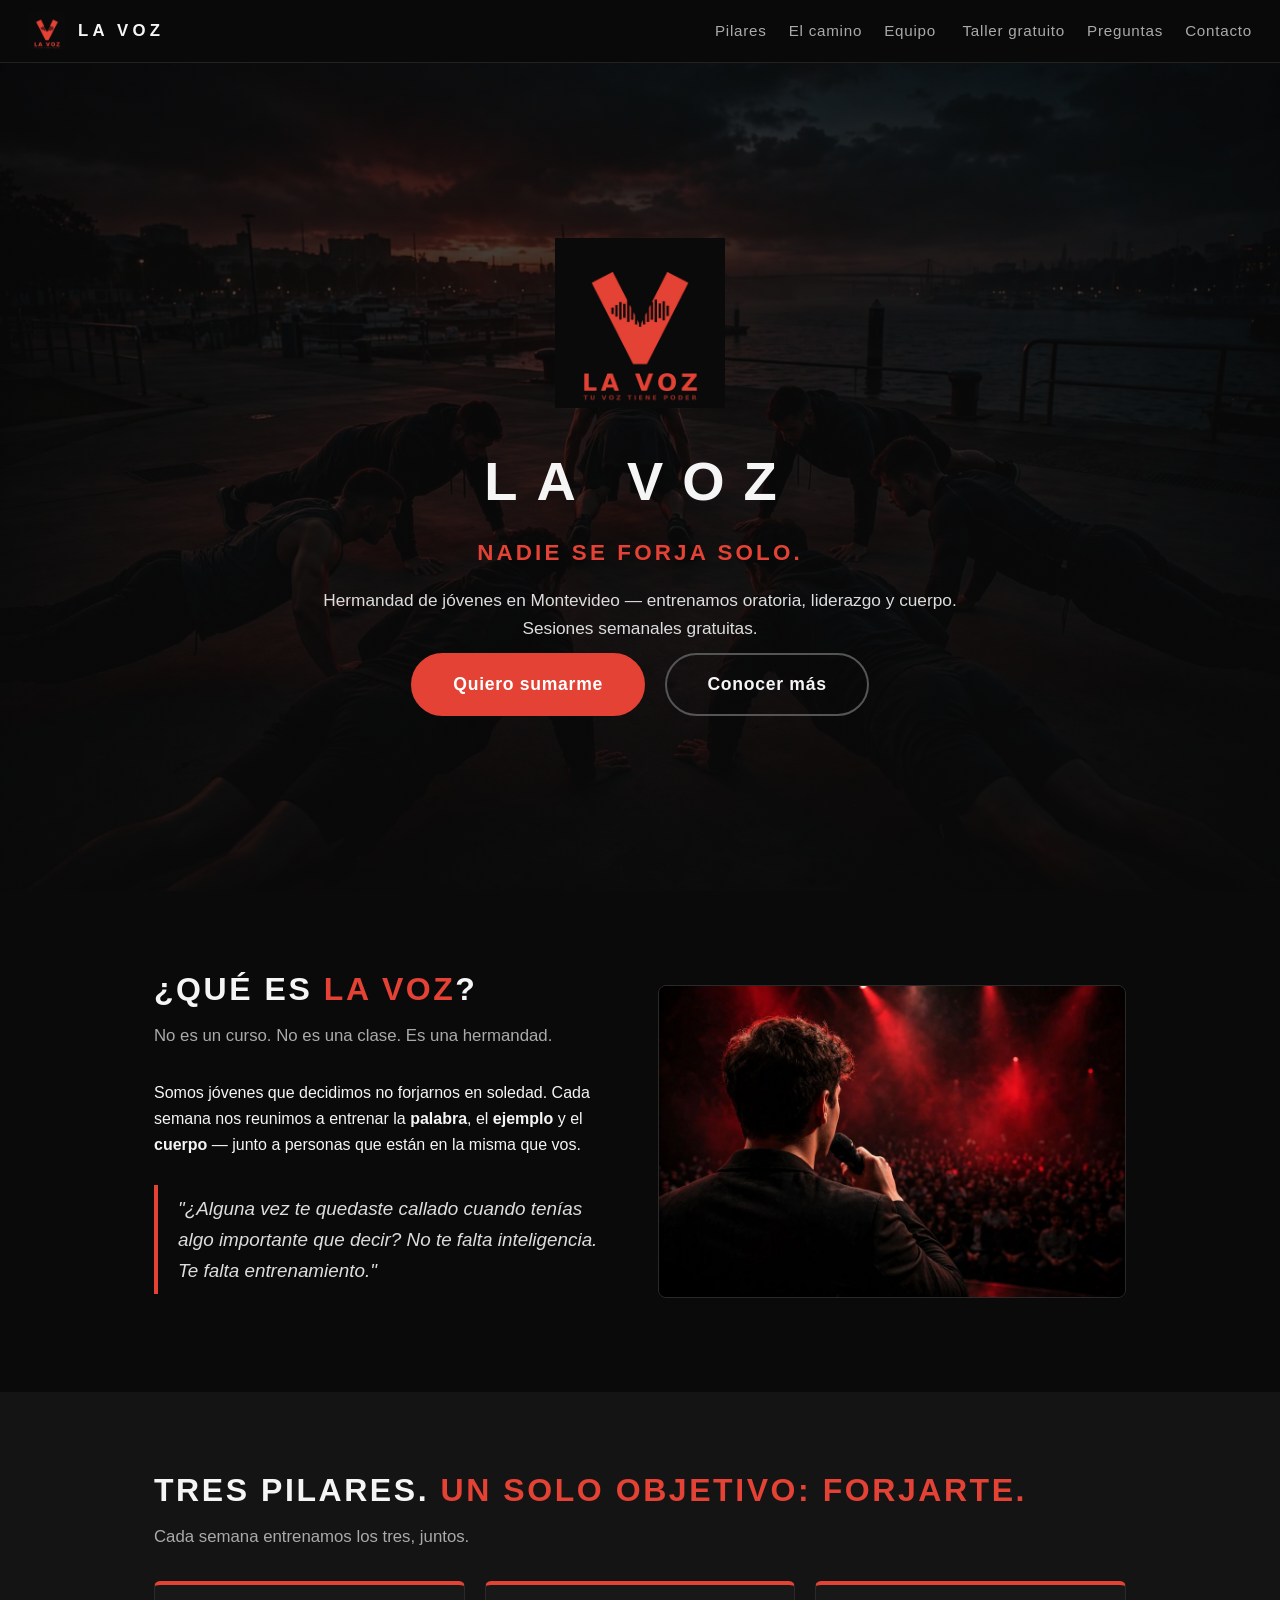
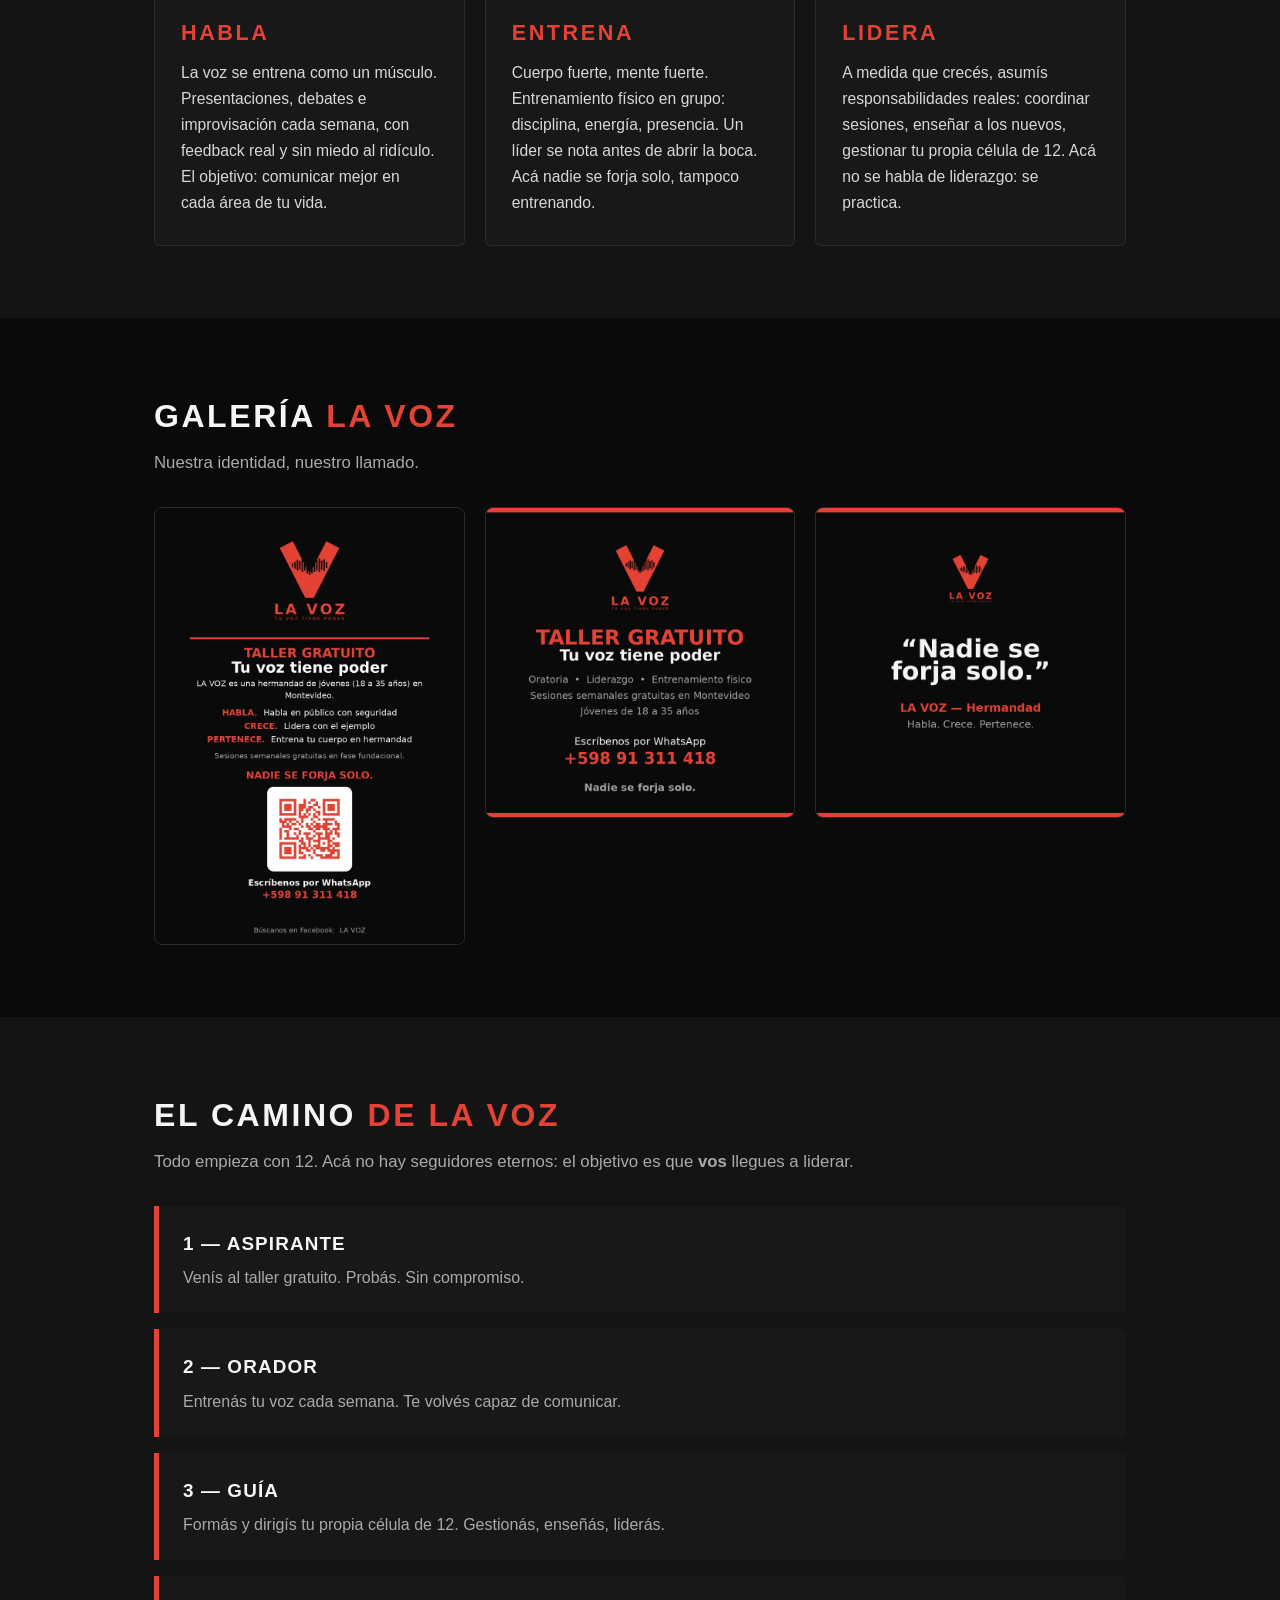
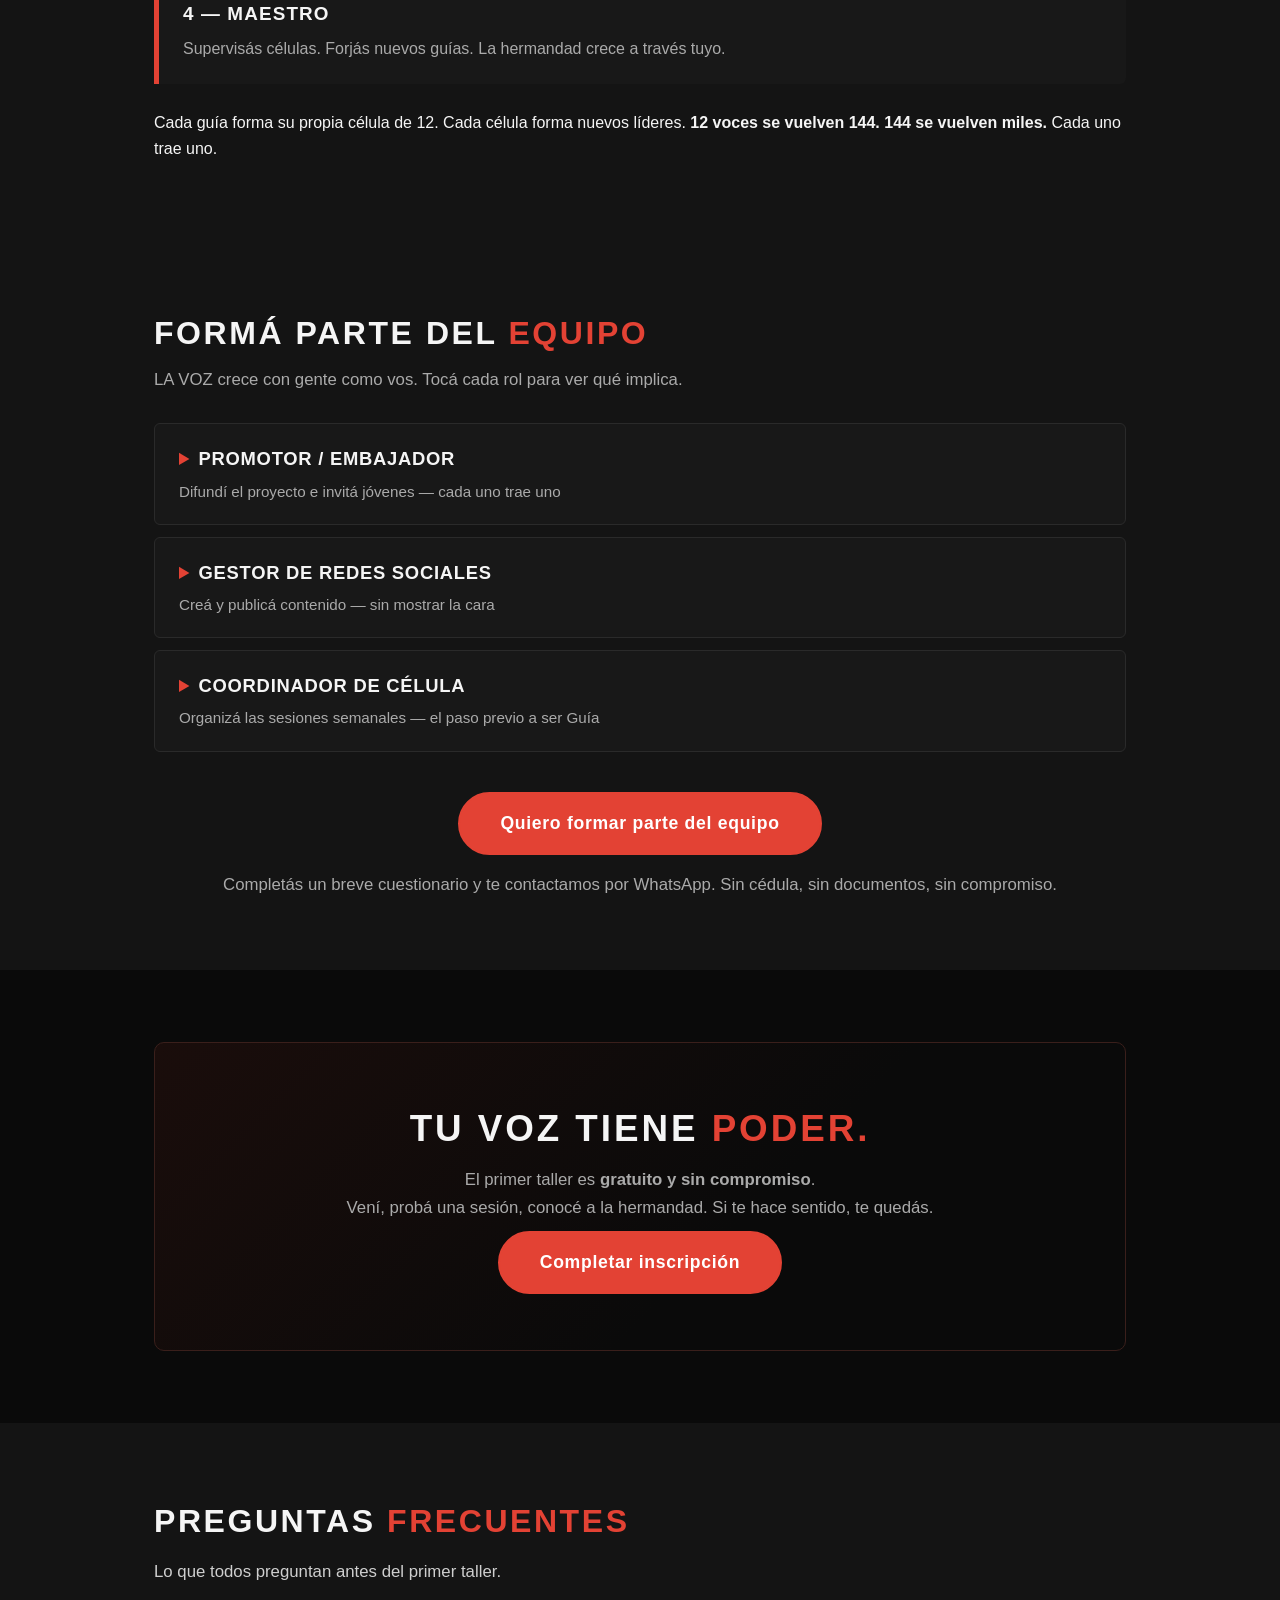
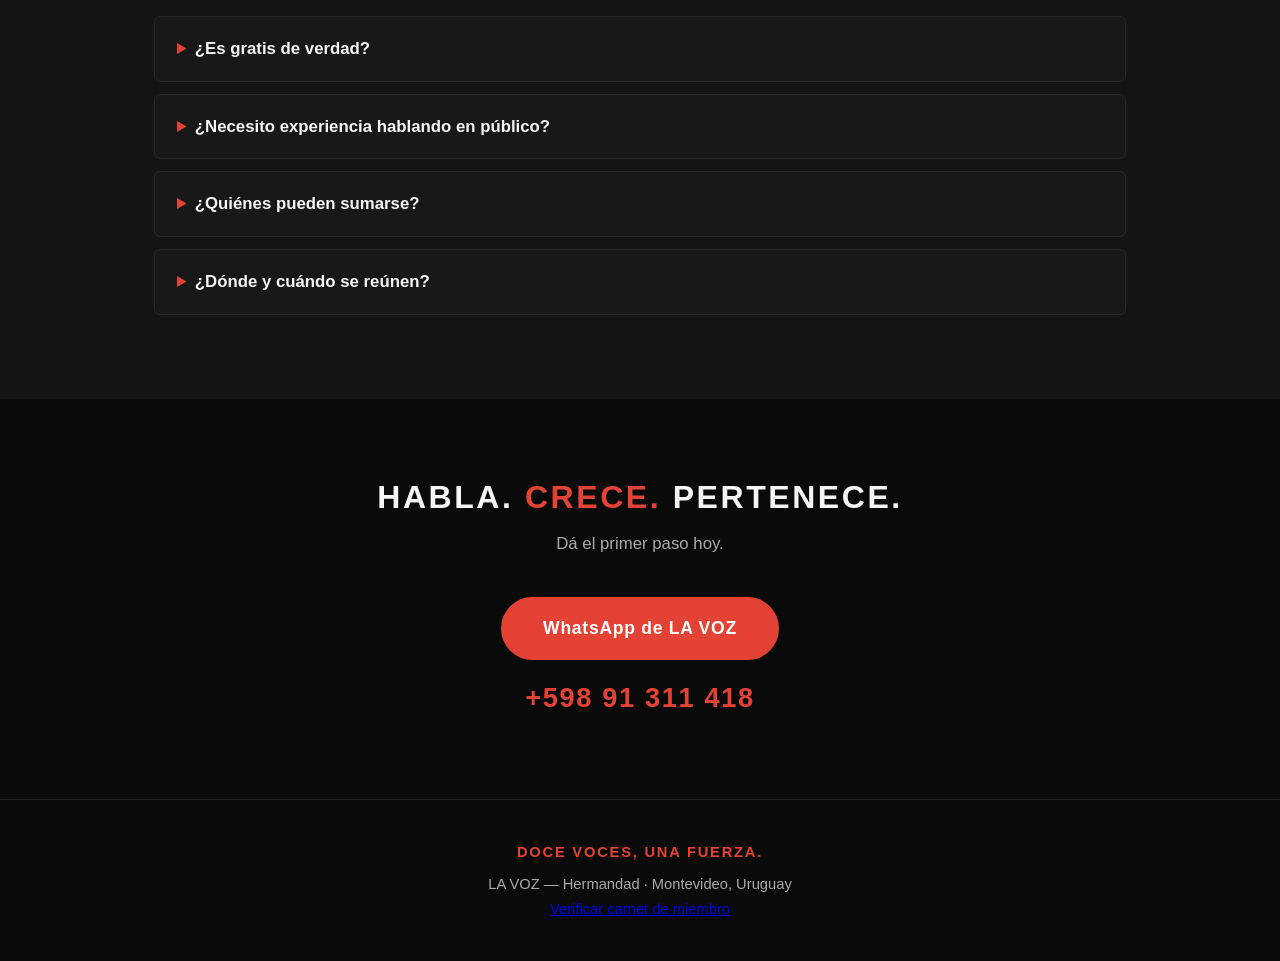
==== index.html @ b4280974 "Add files via upload" ====
<!DOCTYPE html>
<html lang="es">
<head>
<meta charset="UTF-8">
<meta name="viewport" content="width=device-width, initial-scale=1.0">
<title>LA VOZ — Hermandad | Nadie se forja solo</title>
<meta name="description" content="LA VOZ es una hermandad de jóvenes en Montevideo. Entrenamos oratoria, liderazgo y cuerpo. Sesiones semanales gratuitas. Nadie se forja solo.">
<style>
  :root{--black:#0A0A0A;--red:#E34234;--white:#F5F5F5;--gray:#AAAAAA;--dark:#141414;--card:#181818}
  *{margin:0;padding:0;box-sizing:border-box}
  html{scroll-behavior:smooth}
  body{background:var(--black);color:var(--white);font-family:'Segoe UI',Arial,Helvetica,sans-serif;line-height:1.65}
  nav{position:sticky;top:0;z-index:50;background:rgba(10,10,10,.94);border-bottom:1px solid #222;
      display:flex;align-items:center;justify-content:space-between;padding:12px 28px}
  nav .brand{display:flex;align-items:center;gap:12px;font-weight:800;letter-spacing:.25em;font-size:1.05rem}
  nav .brand img{width:38px;height:38px}
  nav .links a{color:var(--gray);text-decoration:none;margin-left:22px;font-size:.95rem;letter-spacing:.05em}
  nav .links a:hover{color:var(--red)}
  .hero{min-height:92vh;display:flex;align-items:center;justify-content:center;text-align:center;
        background:linear-gradient(rgba(10,10,10,.72),rgba(10,10,10,.88)),url('[data-uri]') center/cover;
        padding:80px 24px}
  .hero img.logo{width:170px;height:170px;object-fit:contain}
  .hero h1{font-size:3.4rem;letter-spacing:.35em;margin:20px 0 8px}
  .hero .motto{color:var(--red);font-size:1.4rem;font-weight:800;letter-spacing:.14em}
  .hero .tag{color:#DDD;margin-top:14px;font-size:1.08rem;max-width:640px}
  .btn{display:inline-block;background:var(--red);color:#fff;font-weight:700;font-size:1.1rem;
       padding:15px 40px;border-radius:50px;text-decoration:none;margin:10px 8px 0;letter-spacing:.04em;border:2px solid var(--red)}
  .btn.ghost{background:transparent;color:var(--white);border:2px solid #555}
  .btn:hover{filter:brightness(1.12)}
  .wrap{max-width:1020px;margin:0 auto;padding:0 24px}
  section{padding:72px 0}
  section.alt{background:var(--dark)}
  h2{font-size:2rem;letter-spacing:.08em;margin-bottom:6px}
  h2 .accent{color:var(--red)}
  .sub{color:var(--gray);margin-bottom:30px;font-size:1.05rem}
  .split{display:grid;grid-template-columns:1fr 1fr;gap:36px;align-items:center}
  .split img{width:100%;border-radius:8px;border:1px solid #2a2a2a}
  blockquote{border-left:4px solid var(--red);padding:8px 0 8px 20px;color:#DDD;font-size:1.18rem;margin:26px 0;font-style:italic}
  .pillars{display:grid;grid-template-columns:repeat(auto-fit,minmax(260px,1fr));gap:20px}
  .card{background:var(--card);border:1px solid #2a2a2a;border-top:4px solid var(--red);padding:30px 26px;border-radius:6px}
  .card h3{color:var(--red);letter-spacing:.12em;font-size:1.35rem;margin-bottom:10px}
  .card p{color:#D8D8D8;font-size:.98rem}
  .gallery{display:grid;grid-template-columns:repeat(auto-fit,minmax(260px,1fr));gap:20px}
  .gallery img{width:100%;border-radius:8px;border:1px solid #2a2a2a}
  .step{background:var(--card);border-left:5px solid var(--red);padding:22px 24px;margin-bottom:16px;border-radius:0 6px 6px 0}
  .step strong{font-size:1.18rem;letter-spacing:.06em}
  .step p{color:var(--gray);margin-top:6px}
  .banner{background:linear-gradient(135deg,#1a0d0b,#0A0A0A 60%);border:1px solid #3a1f1b;border-radius:10px;
          padding:56px 32px;text-align:center}
  .banner h2{font-size:2.3rem}
  .faq details{background:var(--card);border:1px solid #2a2a2a;border-radius:6px;margin-bottom:12px;padding:18px 22px}
  .faq summary{font-weight:700;cursor:pointer;font-size:1.05rem}
  .faq summary::marker{color:var(--red)}
  .faq p{color:#CFCFCF;margin-top:10px}
  #equipo details{background:var(--card);border:1px solid #2a2a2a;border-radius:6px;margin-bottom:12px;padding:20px 24px}
  #equipo summary{font-weight:700;cursor:pointer;font-size:1.15rem;letter-spacing:.04em}
  #equipo summary::marker{color:var(--red)}
  #equipo summary .tag{display:block;font-weight:400;color:var(--gray);font-size:.95rem;margin-top:4px;letter-spacing:0}
  #equipo .role-body{padding-top:12px}
  #equipo .role-body p{color:#CFCFCF;margin:10px 0}
  #equipo .role-body strong{color:#fff}
  .contact{text-align:center}
  .contact .num{font-size:1.7rem;font-weight:800;color:var(--red);letter-spacing:.06em;margin:16px 0 6px}
  footer{text-align:center;color:var(--gray);padding:40px 24px;font-size:.92rem;border-top:1px solid #222}
  footer .cry{color:var(--red);font-weight:800;letter-spacing:.12em;margin-bottom:8px}
  @media(max-width:700px){.split{grid-template-columns:1fr}.hero h1{font-size:2.2rem}nav .links{display:none}}
</style>
</head>
<body>

<nav>
  <div class="brand"><img src="[data-uri]" alt="LA VOZ">LA VOZ</div>
  <div class="links">
    <a href="#pilares">Pilares</a><a href="#camino">El camino</a><a href="#equipo">Equipo</a>
    <a href="#taller">Taller gratuito</a><a href="#faq">Preguntas</a><a href="#contacto">Contacto</a>
  </div>
</nav>

<header class="hero">
  <div>
    <img class="logo" src="[data-uri]" alt="LA VOZ">
    <h1>LA VOZ</h1>
    <p class="motto">NADIE SE FORJA SOLO.</p>
    <p class="tag">Hermandad de jóvenes en Montevideo &mdash; entrenamos oratoria, liderazgo y cuerpo. Sesiones semanales gratuitas.</p>
    <div>
      <a class="btn" href="https://docs.google.com/forms/d/e/1FAIpQLSfgUKeSpKuz0npDXgJAOf-cOfyzeiMaubLZ_nwHy2I2EFGEtA/viewform">Quiero sumarme</a>
      <a class="btn ghost" href="#pilares">Conocer más</a>
    </div>
  </div>
</header>

<section>
  <div class="wrap split">
    <div>
      <h2>¿QUÉ ES <span class="accent">LA VOZ</span>?</h2>
      <p class="sub">No es un curso. No es una clase. Es una hermandad.</p>
      <p>Somos jóvenes que decidimos no forjarnos en soledad. Cada semana nos reunimos a entrenar la <strong>palabra</strong>, el <strong>ejemplo</strong> y el <strong>cuerpo</strong> &mdash; junto a personas que están en la misma que vos.</p>
      <blockquote>"¿Alguna vez te quedaste callado cuando tenías algo importante que decir? No te falta inteligencia. Te falta entrenamiento."</blockquote>
    </div>
    <img src="[data-uri]" alt="Oratoria en LA VOZ">
  </div>
</section>

<section class="alt" id="pilares">
  <div class="wrap">
    <h2>TRES PILARES. <span class="accent">UN SOLO OBJETIVO: FORJARTE.</span></h2>
    <p class="sub">Cada semana entrenamos los tres, juntos.</p>
    <div class="pillars">
      <div class="card"><h3>HABLA</h3><p>La voz se entrena como un músculo. Presentaciones, debates e improvisación cada semana, con feedback real y sin miedo al ridículo. El objetivo: comunicar mejor en cada área de tu vida.</p></div>
      <div class="card"><h3>ENTRENA</h3><p>Cuerpo fuerte, mente fuerte. Entrenamiento físico en grupo: disciplina, energía, presencia. Un líder se nota antes de abrir la boca. Acá nadie se forja solo, tampoco entrenando.</p></div>
      <div class="card"><h3>LIDERA</h3><p>A medida que crecés, asumís responsabilidades reales: coordinar sesiones, enseñar a los nuevos, gestionar tu propia célula de 12. Acá no se habla de liderazgo: se practica.</p></div>
    </div>
  </div>
</section>

<section>
  <div class="wrap">
    <h2>GALERÍA <span class="accent">LA VOZ</span></h2>
    <p class="sub">Nuestra identidad, nuestro llamado.</p>
    <div class="gallery">
      <img src="[data-uri]" alt="Volante LA VOZ">
      <img src="[data-uri]" alt="Taller gratuito">
      <img src="[data-uri]" alt="Nadie se forja solo">
    </div>
  </div>
</section>

<section class="alt" id="camino">
  <div class="wrap">
    <h2>EL CAMINO <span class="accent">DE LA VOZ</span></h2>
    <p class="sub">Todo empieza con 12. Acá no hay seguidores eternos: el objetivo es que <strong>vos</strong> llegues a liderar.</p>
    <div class="step"><strong>1 &mdash; ASPIRANTE</strong><p>Venís al taller gratuito. Probás. Sin compromiso.</p></div>
    <div class="step"><strong>2 &mdash; ORADOR</strong><p>Entrenás tu voz cada semana. Te volvés capaz de comunicar.</p></div>
    <div class="step"><strong>3 &mdash; GUÍA</strong><p>Formás y dirigís tu propia célula de 12. Gestionás, enseñás, liderás.</p></div>
    <div class="step"><strong>4 &mdash; MAESTRO</strong><p>Supervisás células. Forjás nuevos guías. La hermandad crece a través tuyo.</p></div>
    <p style="margin-top:26px">Cada guía forma su propia célula de 12. Cada célula forma nuevos líderes. <strong>12 voces se vuelven 144. 144 se vuelven miles.</strong> Cada uno trae uno.</p>
  </div>
</section>

<section class="alt" id="equipo">
  <div class="wrap">
    <h2>FORMÁ PARTE DEL <span class="accent">EQUIPO</span></h2>
    <p class="sub">LA VOZ crece con gente como vos. Tocá cada rol para ver qué implica.</p>
    <details>
      <summary>PROMOTOR / EMBAJADOR<span class="tag">Difundí el proyecto e invitá jóvenes — cada uno trae uno</span></summary>
      <div class="role-body">
        <p><strong>Qué vas a hacer:</strong> compartir el proyecto en tus círculos, circular el volante con QR e invitar jóvenes a los talleres gratuitos.</p>
        <p><strong>Dedicación:</strong> 2 a 4 horas por semana, a tu ritmo, sin horarios fijos.</p>
        <p><strong>Qué recibís:</strong> formación gratuita en oratoria y liderazgo, certificado de participación y experiencia comprobable para tu CV y LinkedIn.</p>
      </div>
    </details>
    <details>
      <summary>GESTOR DE REDES SOCIALES<span class="tag">Creá y publicá contenido — sin mostrar la cara</span></summary>
      <div class="role-body">
        <p><strong>Qué vas a hacer:</strong> crear y publicar contenido para TikTok, Instagram y Facebook con plantillas y guiones ya listos.</p>
        <p><strong>Dedicación:</strong> 3 a 5 horas por semana, a tu ritmo.</p>
        <p><strong>Qué recibís:</strong> formación gratuita en oratoria, liderazgo y comunicación digital, certificado de participación y experiencia comprobable para tu CV y LinkedIn.</p>
      </div>
    </details>
    <details>
      <summary>COORDINADOR DE CÉLULA<span class="tag">Organizá las sesiones semanales — el paso previo a ser Guía</span></summary>
      <div class="role-body">
        <p><strong>Qué vas a hacer:</strong> coordinar la logística de las sesiones semanales de tu célula: lugar, horarios, asistencia y bienvenida de nuevos.</p>
        <p><strong>Dedicación:</strong> 3 a 4 horas por semana.</p>
        <p><strong>Qué recibís:</strong> formación gratuita en oratoria y liderazgo, certificado de participación, experiencia de gestión real para tu CV y LinkedIn, y camino directo al rol de Guía.</p>
      </div>
    </details>
    <div style="text-align:center;margin-top:30px"><a class="btn" href="https://docs.google.com/forms/d/e/1FAIpQLSfnyn3tiV3cSFeHFbneAdErA-B-_an0GAiJWM_pohYrdAaI7A/viewform">Quiero formar parte del equipo</a></div>
    <p class="sub" style="text-align:center;margin-top:16px;margin-bottom:0">Completás un breve cuestionario y te contactamos por WhatsApp. Sin cédula, sin documentos, sin compromiso.</p>
  </div>
</section>

<section id="taller">
  <div class="wrap">
    <div class="banner">
      <h2>TU VOZ TIENE <span class="accent">PODER.</span></h2>
      <p class="sub" style="margin-bottom:0">El primer taller es <strong>gratuito y sin compromiso</strong>.<br>Vení, probá una sesión, conocé a la hermandad. Si te hace sentido, te quedás.</p>
      <a class="btn" href="https://docs.google.com/forms/d/e/1FAIpQLSfgUKeSpKuz0npDXgJAOf-cOfyzeiMaubLZ_nwHy2I2EFGEtA/viewform">Completar inscripción</a>
    </div>
  </div>
</section>

<section class="alt faq" id="faq">
  <div class="wrap">
    <h2>PREGUNTAS <span class="accent">FRECUENTES</span></h2>
    <p class="sub">Lo que todos preguntan antes del primer taller.</p>
    <details><summary>¿Es gratis de verdad?</summary><p>Sí. En esta etapa fundacional todas las sesiones son gratuitas. Solo pedimos compromiso de asistencia.</p></details>
    <details><summary>¿Necesito experiencia hablando en público?</summary><p>No. La mayoría llega sin haber hablado nunca frente a un grupo. Empezás de cero, a tu ritmo, con feedback constructivo.</p></details>
    <details><summary>¿Quiénes pueden sumarse?</summary><p>Jóvenes varones de 18 a 35 años. Esa es nuestra etapa actual de fundación.</p></details>
    <details><summary>¿Dónde y cuándo se reúnen?</summary><p>En Montevideo, una vez por semana. Escribinos por WhatsApp y te pasamos el punto y horario del próximo taller.</p></details>
  </div>
</section>

<section class="contact" id="contacto">
  <div class="wrap">
    <h2>HABLA. <span class="accent">CRECE.</span> PERTENECE.</h2>
    <p class="sub">Dá el primer paso hoy.</p>
    <a class="btn" href="https://wa.me/59891311418?text=Hola%2C%20quiero%20sumarme%20al%20taller%20gratuito%20de%20LA%20VOZ">WhatsApp de LA VOZ</a>
    <p class="num">+598 91 311 418</p>
  </div>
</section>

<footer>
  <p class="cry">DOCE VOCES, UNA FUERZA.</p>
  <p>LA VOZ &mdash; Hermandad &middot; Montevideo, Uruguay</p>
  <p><a href="verificar.html">Verificar carnet de miembro</a></p>
</footer>

</body>
</html>
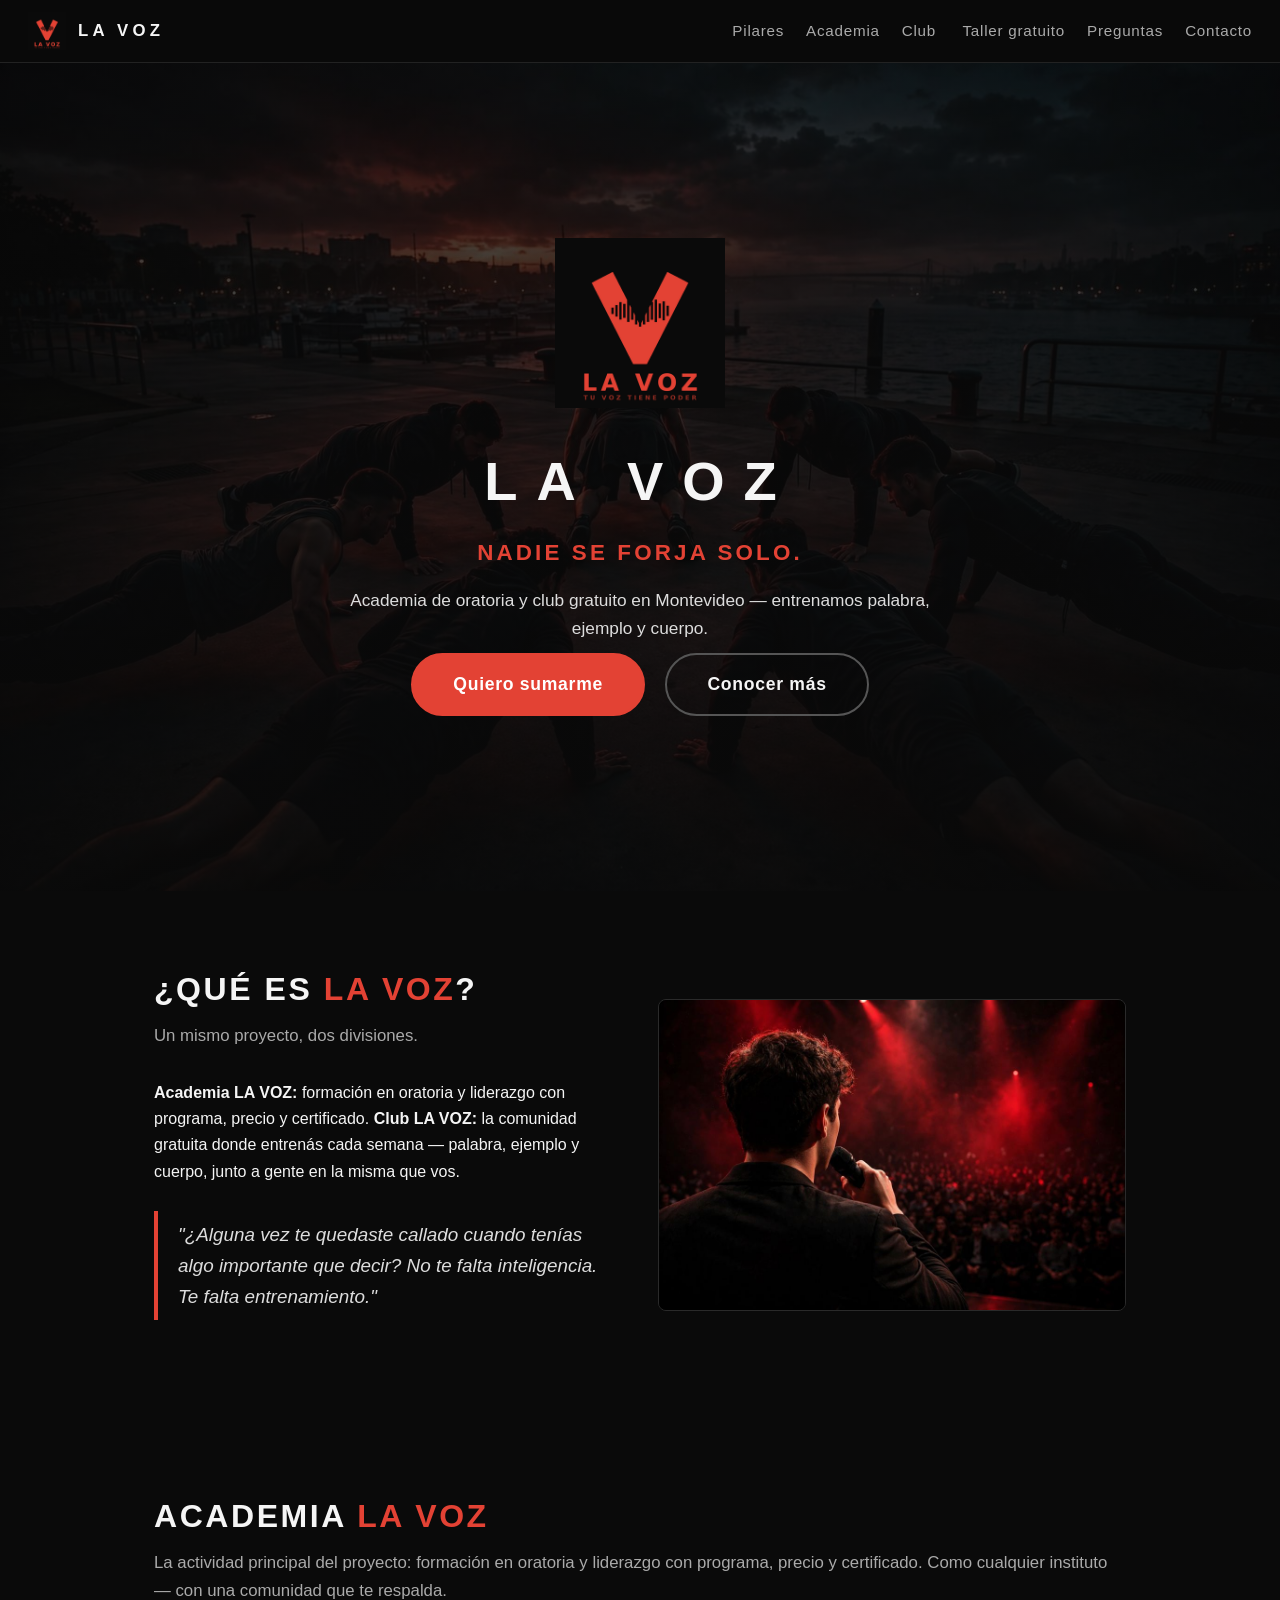
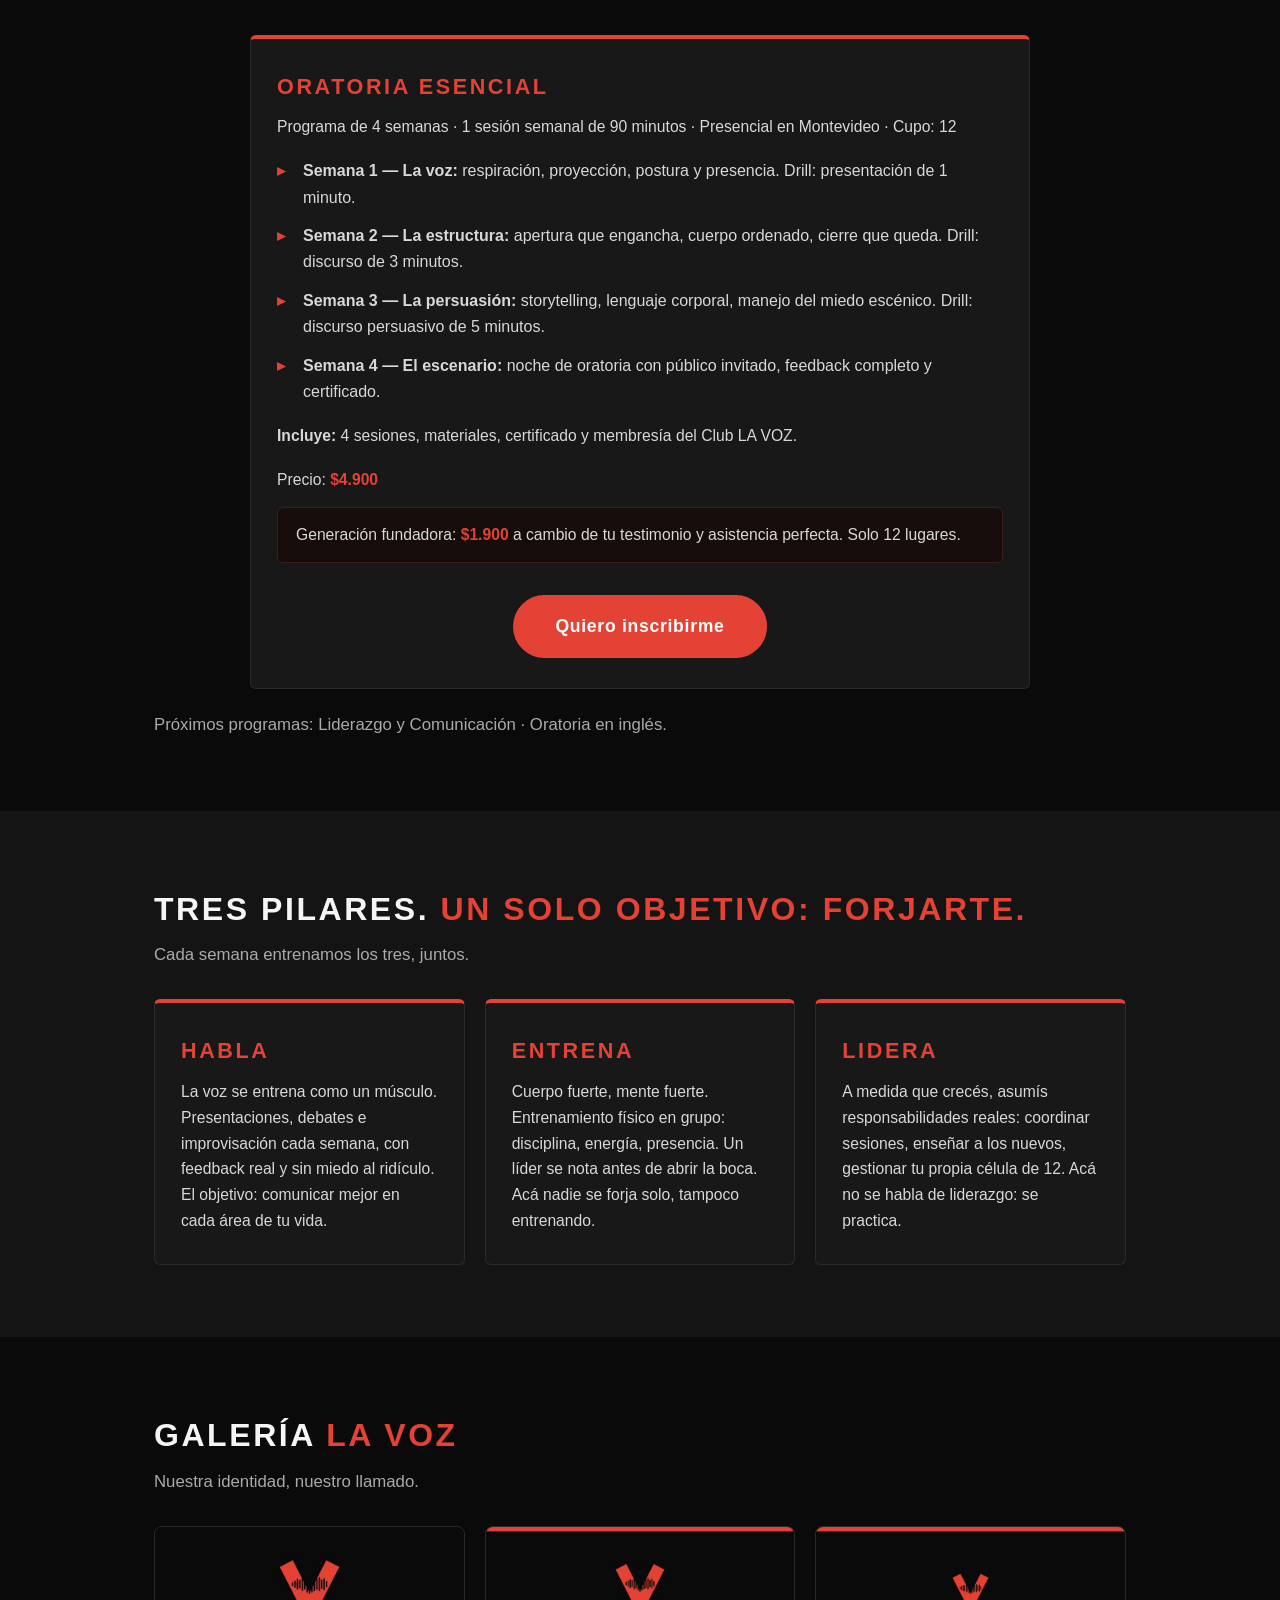
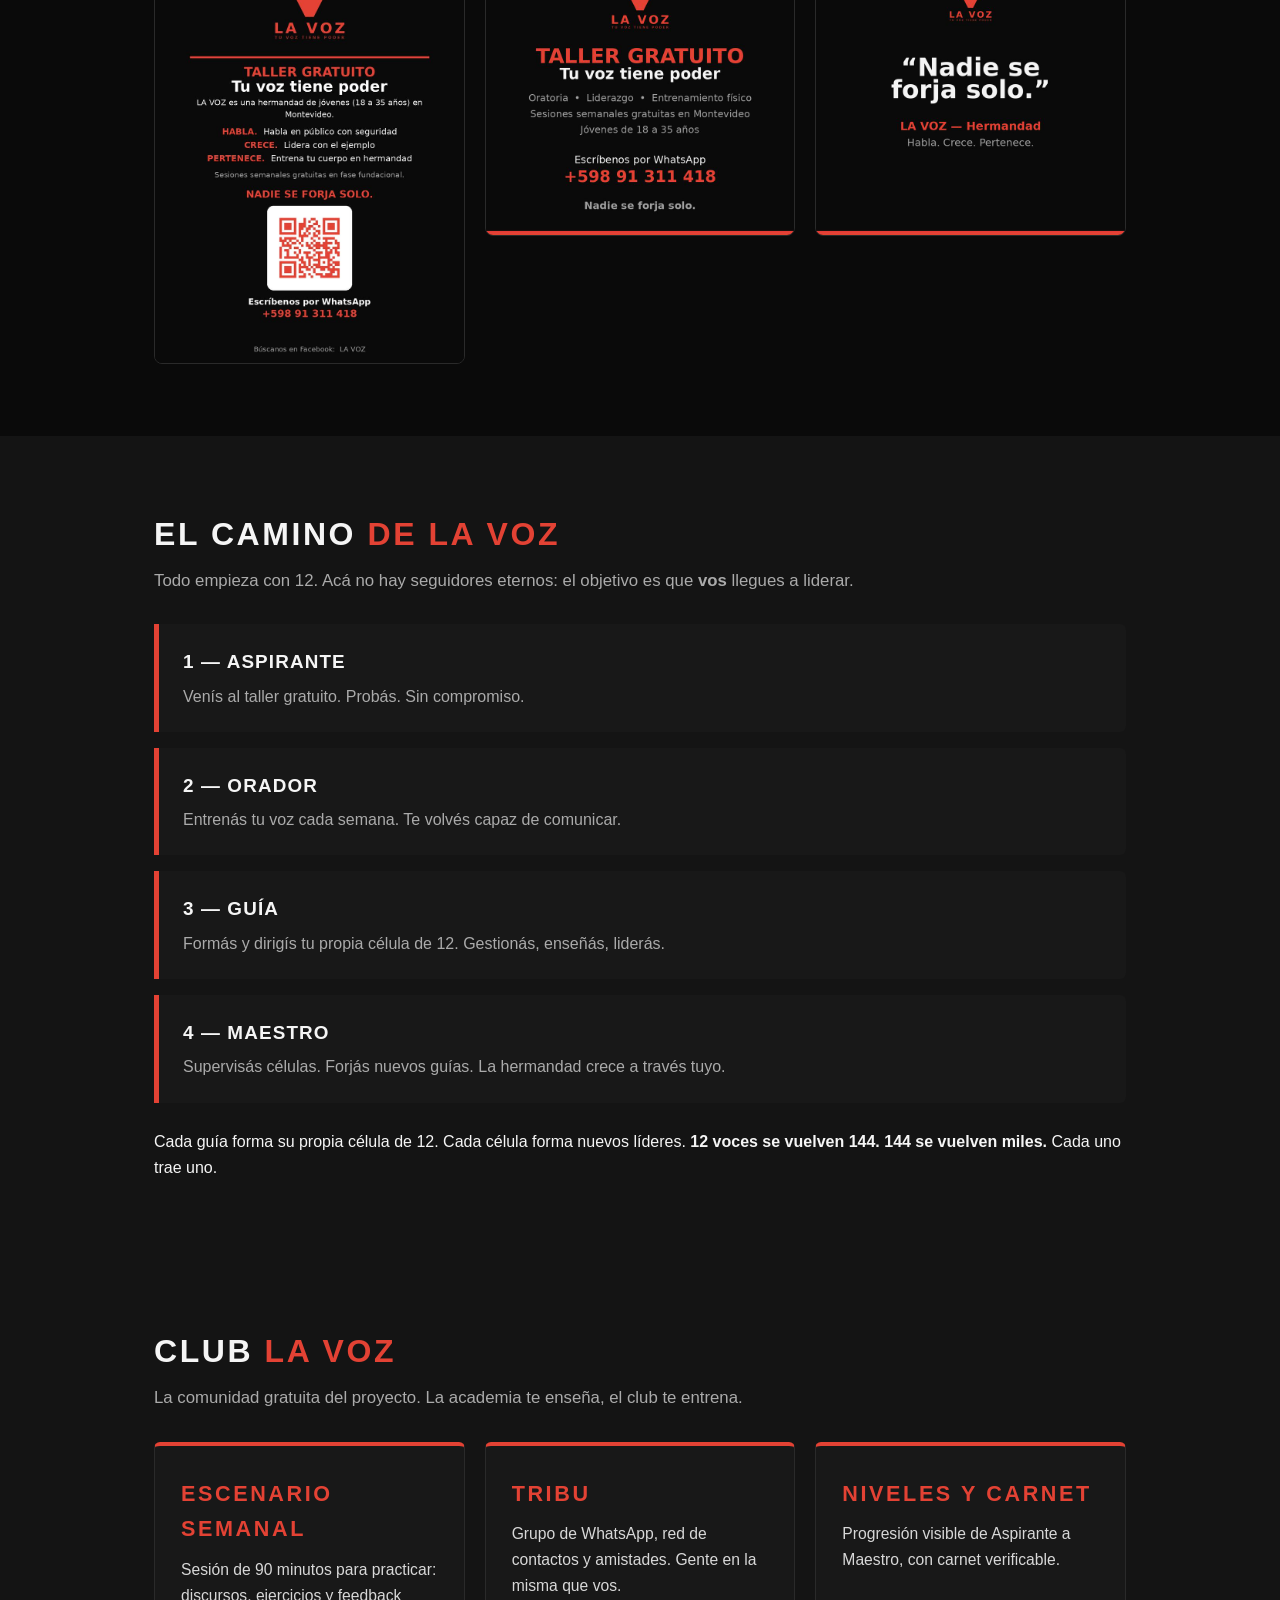
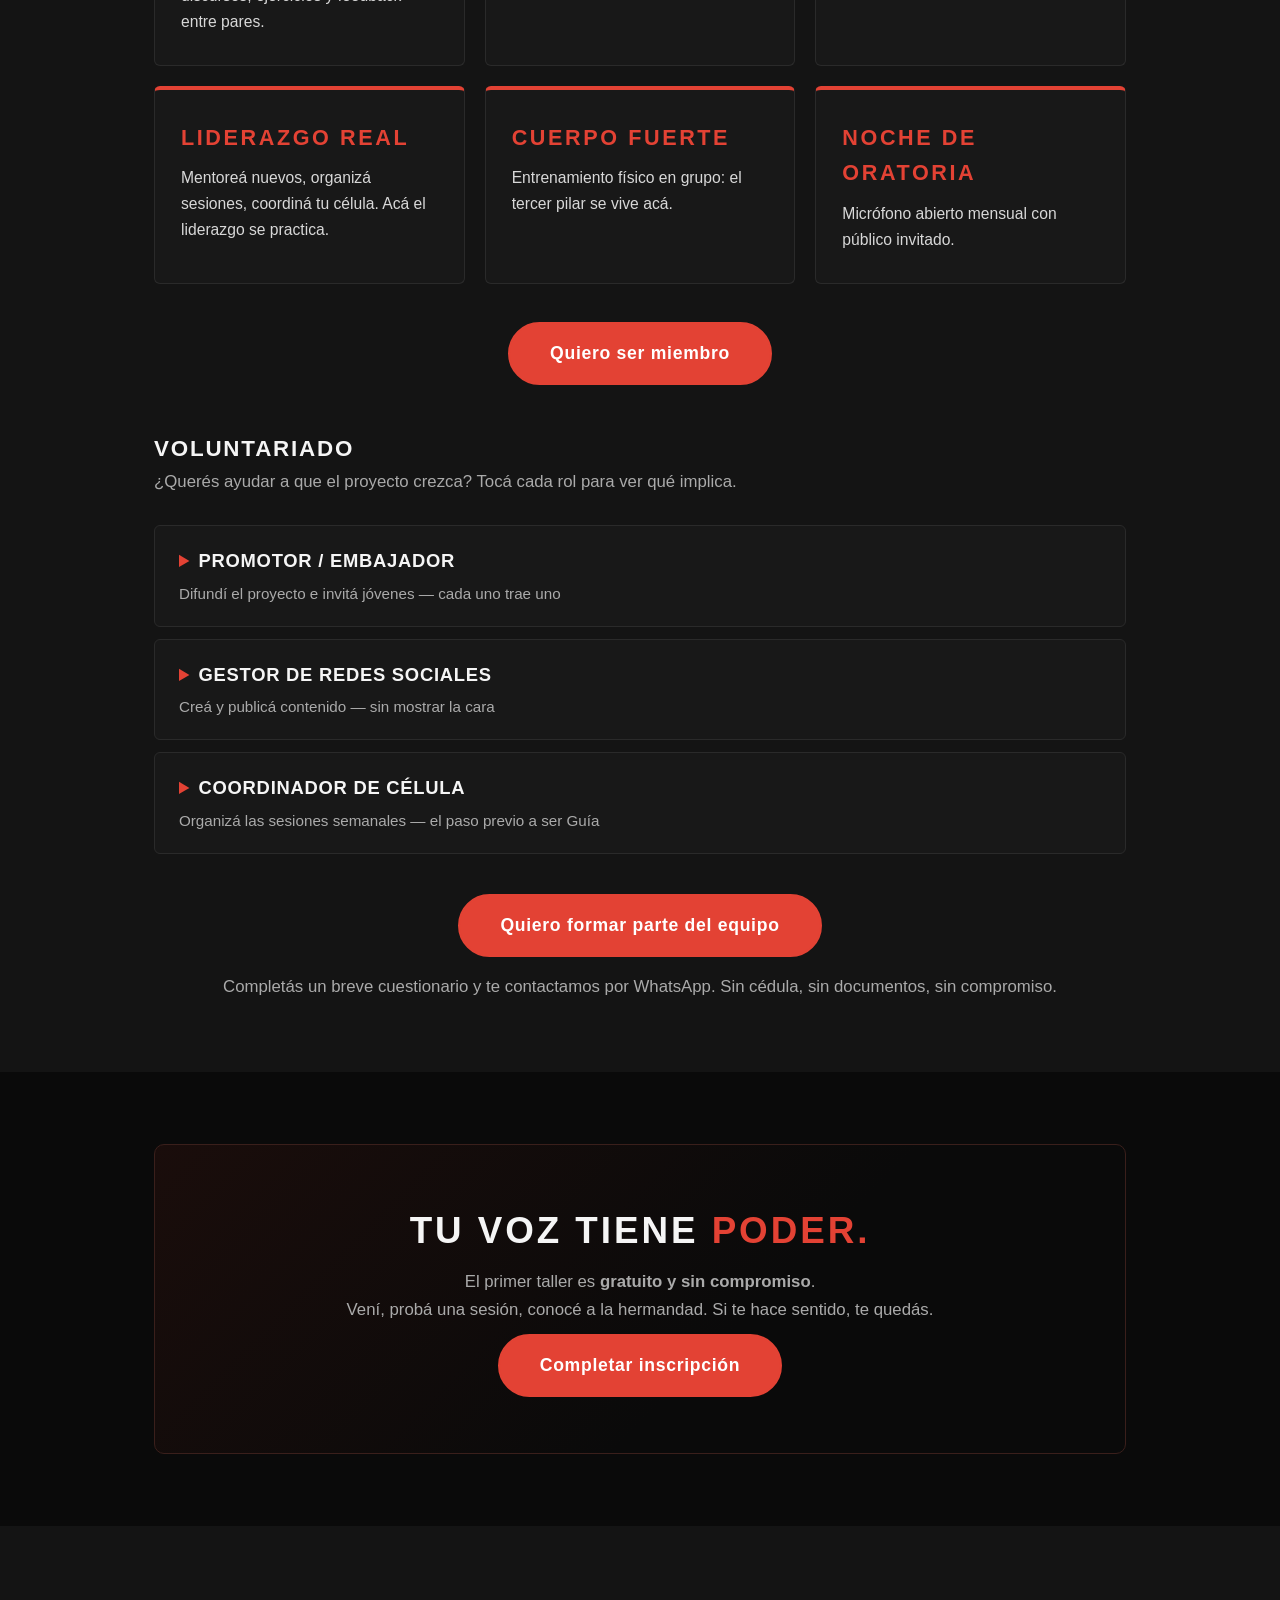
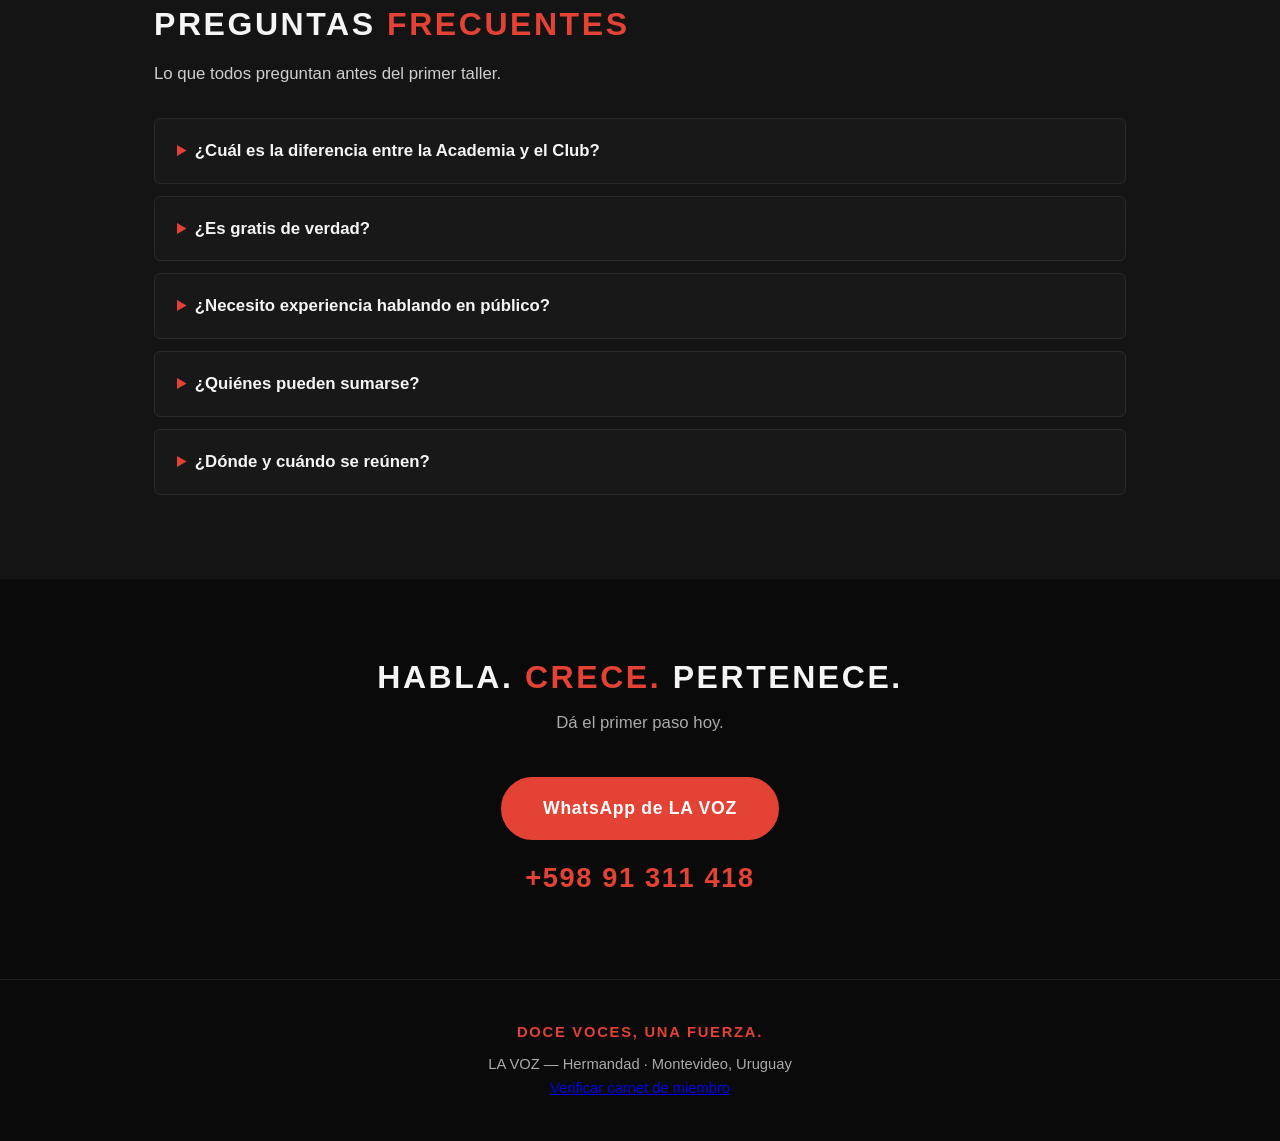
==== commit df09facb: "Restructure site into Academia + Club divisions" ====
--- a/index.html
+++ b/index.html
@@ -52,13 +52,22 @@
   .faq summary{font-weight:700;cursor:pointer;font-size:1.05rem}
   .faq summary::marker{color:var(--red)}
   .faq p{color:#CFCFCF;margin-top:10px}
-  #equipo details{background:var(--card);border:1px solid #2a2a2a;border-radius:6px;margin-bottom:12px;padding:20px 24px}
-  #equipo summary{font-weight:700;cursor:pointer;font-size:1.15rem;letter-spacing:.04em}
-  #equipo summary::marker{color:var(--red)}
-  #equipo summary .tag{display:block;font-weight:400;color:var(--gray);font-size:.95rem;margin-top:4px;letter-spacing:0}
-  #equipo .role-body{padding-top:12px}
-  #equipo .role-body p{color:#CFCFCF;margin:10px 0}
-  #equipo .role-body strong{color:#fff}
+  #club details{background:var(--card);border:1px solid #2a2a2a;border-radius:6px;margin-bottom:12px;padding:20px 24px}
+  #club summary{font-weight:700;cursor:pointer;font-size:1.15rem;letter-spacing:.04em}
+  #club summary::marker{color:var(--red)}
+  #club summary .tag{display:block;font-weight:400;color:var(--gray);font-size:.95rem;margin-top:4px;letter-spacing:0}
+  #club .role-body{padding-top:12px}
+  #club .role-body p{color:#CFCFCF;margin:10px 0}
+  #club .role-body strong{color:#fff}
+  .program{max-width:780px;margin:0 auto}
+  .syllabus{list-style:none;margin:18px 0;padding:0}
+  .syllabus li{color:#D8D8D8;margin:12px 0;padding-left:26px;position:relative}
+  .syllabus li::before{content:"▸";color:var(--red);position:absolute;left:0;font-weight:700}
+  .price{font-size:1.6rem;margin:18px 0 6px}
+  .price strong{color:var(--red)}
+  .founding{background:#160d0b;border:1px solid #3a1f1b;border-radius:6px;padding:14px 18px;color:#E8C9A0;margin:14px 0}
+  .founding strong{color:var(--red)}
+  .vol-title{margin-top:46px;font-size:1.4rem;letter-spacing:.08em}
   .contact{text-align:center}
   .contact .num{font-size:1.7rem;font-weight:800;color:var(--red);letter-spacing:.06em;margin:16px 0 6px}
   footer{text-align:center;color:var(--gray);padding:40px 24px;font-size:.92rem;border-top:1px solid #222}
@@ -71,7 +80,7 @@
 <nav>
   <div class="brand"><img src="[data-uri]" alt="LA VOZ">LA VOZ</div>
   <div class="links">
-    <a href="#pilares">Pilares</a><a href="#camino">El camino</a><a href="#equipo">Equipo</a>
+    <a href="#pilares">Pilares</a><a href="#academia">Academia</a><a href="#club">Club</a>
     <a href="#taller">Taller gratuito</a><a href="#faq">Preguntas</a><a href="#contacto">Contacto</a>
   </div>
 </nav>
@@ -81,7 +90,7 @@
     <img class="logo" src="[data-uri]" alt="LA VOZ">
     <h1>LA VOZ</h1>
     <p class="motto">NADIE SE FORJA SOLO.</p>
-    <p class="tag">Hermandad de jóvenes en Montevideo &mdash; entrenamos oratoria, liderazgo y cuerpo. Sesiones semanales gratuitas.</p>
+    <p class="tag">Academia de oratoria y club gratuito en Montevideo &mdash; entrenamos palabra, ejemplo y cuerpo.</p>
     <div>
       <a class="btn" href="https://docs.google.com/forms/d/e/1FAIpQLSfgUKeSpKuz0npDXgJAOf-cOfyzeiMaubLZ_nwHy2I2EFGEtA/viewform">Quiero sumarme</a>
       <a class="btn ghost" href="#pilares">Conocer más</a>
@@ -93,11 +102,33 @@
   <div class="wrap split">
     <div>
       <h2>¿QUÉ ES <span class="accent">LA VOZ</span>?</h2>
-      <p class="sub">No es un curso. No es una clase. Es una hermandad.</p>
-      <p>Somos jóvenes que decidimos no forjarnos en soledad. Cada semana nos reunimos a entrenar la <strong>palabra</strong>, el <strong>ejemplo</strong> y el <strong>cuerpo</strong> &mdash; junto a personas que están en la misma que vos.</p>
+      <p class="sub">Un mismo proyecto, dos divisiones.</p>
+      <p><strong>Academia LA VOZ:</strong> formación en oratoria y liderazgo con programa, precio y certificado. <strong>Club LA VOZ:</strong> la comunidad gratuita donde entrenás cada semana &mdash; palabra, ejemplo y cuerpo, junto a gente en la misma que vos.</p>
       <blockquote>"¿Alguna vez te quedaste callado cuando tenías algo importante que decir? No te falta inteligencia. Te falta entrenamiento."</blockquote>
     </div>
     <img src="[data-uri]" alt="Oratoria en LA VOZ">
+  </div>
+</section>
+
+<section id="academia">
+  <div class="wrap">
+    <h2>ACADEMIA <span class="accent">LA VOZ</span></h2>
+    <p class="sub">La actividad principal del proyecto: formación en oratoria y liderazgo con programa, precio y certificado. Como cualquier instituto &mdash; con una comunidad que te respalda.</p>
+    <div class="card program">
+      <h3>ORATORIA ESENCIAL</h3>
+      <p class="prog-meta">Programa de 4 semanas · 1 sesión semanal de 90 minutos · Presencial en Montevideo · Cupo: 12</p>
+      <ul class="syllabus">
+        <li><strong>Semana 1 — La voz:</strong> respiración, proyección, postura y presencia. Drill: presentación de 1 minuto.</li>
+        <li><strong>Semana 2 — La estructura:</strong> apertura que engancha, cuerpo ordenado, cierre que queda. Drill: discurso de 3 minutos.</li>
+        <li><strong>Semana 3 — La persuasión:</strong> storytelling, lenguaje corporal, manejo del miedo escénico. Drill: discurso persuasivo de 5 minutos.</li>
+        <li><strong>Semana 4 — El escenario:</strong> noche de oratoria con público invitado, feedback completo y certificado.</li>
+      </ul>
+      <p><strong>Incluye:</strong> 4 sesiones, materiales, certificado y membresía del Club LA VOZ.</p>
+      <p class="price">Precio: <strong>$4.900</strong></p>
+      <p class="founding">Generación fundadora: <strong>$1.900</strong> a cambio de tu testimonio y asistencia perfecta. Solo 12 lugares.</p>
+      <div style="text-align:center;margin-top:22px"><a class="btn" href="https://wa.me/59891311418?text=Hola%2C%20quiero%20info%20de%20la%20Academia%20LA%20VOZ%20(Oratoria%20Esencial)">Quiero inscribirme</a></div>
+    </div>
+    <p class="sub" style="margin-top:22px;margin-bottom:0">Próximos programas: Liderazgo y Comunicación · Oratoria en inglés.</p>
   </div>
 </section>
 
@@ -137,10 +168,21 @@
   </div>
 </section>
 
-<section class="alt" id="equipo">
-  <div class="wrap">
-    <h2>FORMÁ PARTE DEL <span class="accent">EQUIPO</span></h2>
-    <p class="sub">LA VOZ crece con gente como vos. Tocá cada rol para ver qué implica.</p>
+<section class="alt" id="club">
+  <div class="wrap">
+    <h2>CLUB <span class="accent">LA VOZ</span></h2>
+    <p class="sub">La comunidad gratuita del proyecto. La academia te enseña, el club te entrena.</p>
+    <div class="pillars">
+      <div class="card"><h3>ESCENARIO SEMANAL</h3><p>Sesión de 90 minutos para practicar: discursos, ejercicios y feedback entre pares.</p></div>
+      <div class="card"><h3>TRIBU</h3><p>Grupo de WhatsApp, red de contactos y amistades. Gente en la misma que vos.</p></div>
+      <div class="card"><h3>NIVELES Y CARNET</h3><p>Progresión visible de Aspirante a Maestro, con carnet verificable.</p></div>
+      <div class="card"><h3>LIDERAZGO REAL</h3><p>Mentoreá nuevos, organizá sesiones, coordiná tu célula. Acá el liderazgo se practica.</p></div>
+      <div class="card"><h3>CUERPO FUERTE</h3><p>Entrenamiento físico en grupo: el tercer pilar se vive acá.</p></div>
+      <div class="card"><h3>NOCHE DE ORATORIA</h3><p>Micrófono abierto mensual con público invitado.</p></div>
+    </div>
+    <div style="text-align:center;margin-top:28px"><a class="btn" href="https://docs.google.com/forms/d/e/1FAIpQLSfgUKeSpKuz0npDXgJAOf-cOfyzeiMaubLZ_nwHy2I2EFGEtA/viewform">Quiero ser miembro</a></div>
+    <h3 class="vol-title">VOLUNTARIADO</h3>
+    <p class="sub">¿Querés ayudar a que el proyecto crezca? Tocá cada rol para ver qué implica.</p>
     <details>
       <summary>PROMOTOR / EMBAJADOR<span class="tag">Difundí el proyecto e invitá jóvenes — cada uno trae uno</span></summary>
       <div class="role-body">
@@ -184,6 +226,7 @@
   <div class="wrap">
     <h2>PREGUNTAS <span class="accent">FRECUENTES</span></h2>
     <p class="sub">Lo que todos preguntan antes del primer taller.</p>
+    <details><summary>¿Cuál es la diferencia entre la Academia y el Club?</summary><p>La <strong>Academia</strong> es la formación paga: programas con temario, precio y certificado. El <strong>Club</strong> es la comunidad gratuita: práctica semanal, niveles, eventos y voluntariado. La academia te enseña, el club te entrena.</p></details>
     <details><summary>¿Es gratis de verdad?</summary><p>Sí. En esta etapa fundacional todas las sesiones son gratuitas. Solo pedimos compromiso de asistencia.</p></details>
     <details><summary>¿Necesito experiencia hablando en público?</summary><p>No. La mayoría llega sin haber hablado nunca frente a un grupo. Empezás de cero, a tu ritmo, con feedback constructivo.</p></details>
     <details><summary>¿Quiénes pueden sumarse?</summary><p>Jóvenes varones de 18 a 35 años. Esa es nuestra etapa actual de fundación.</p></details>
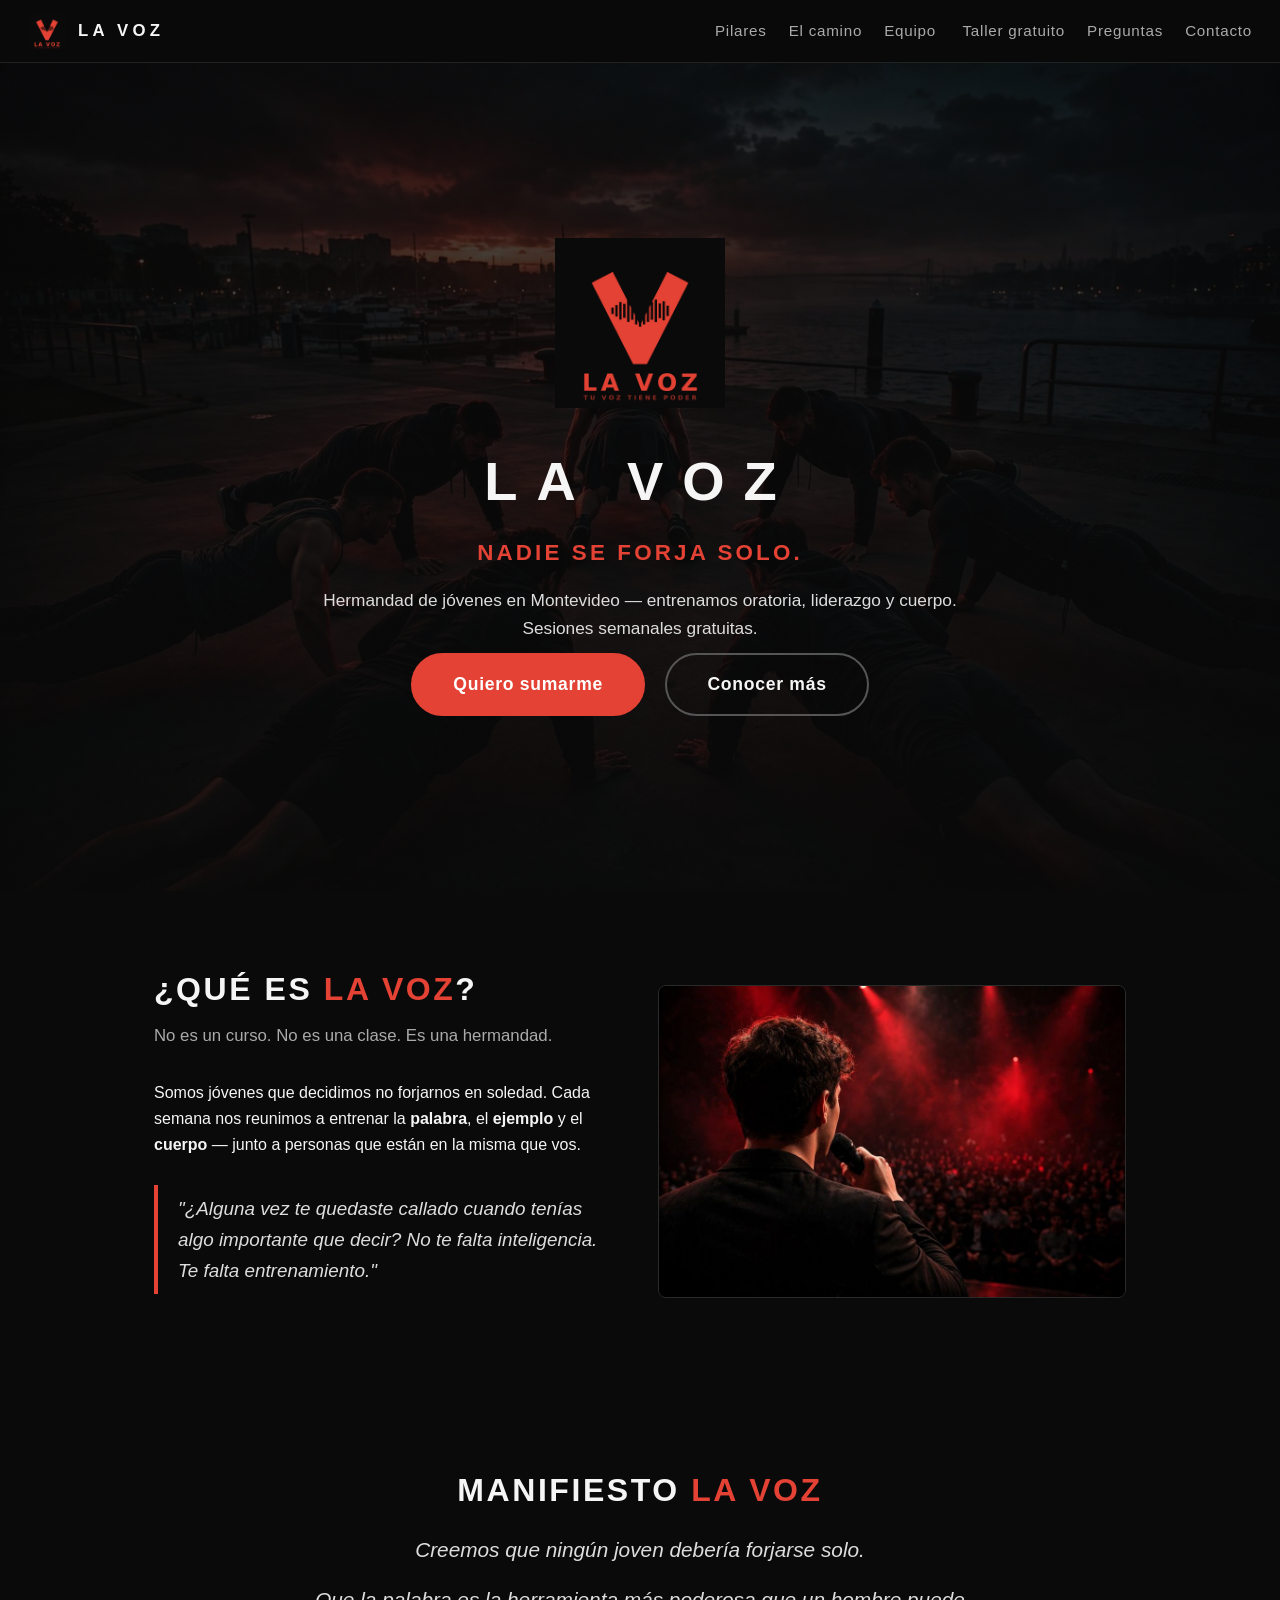
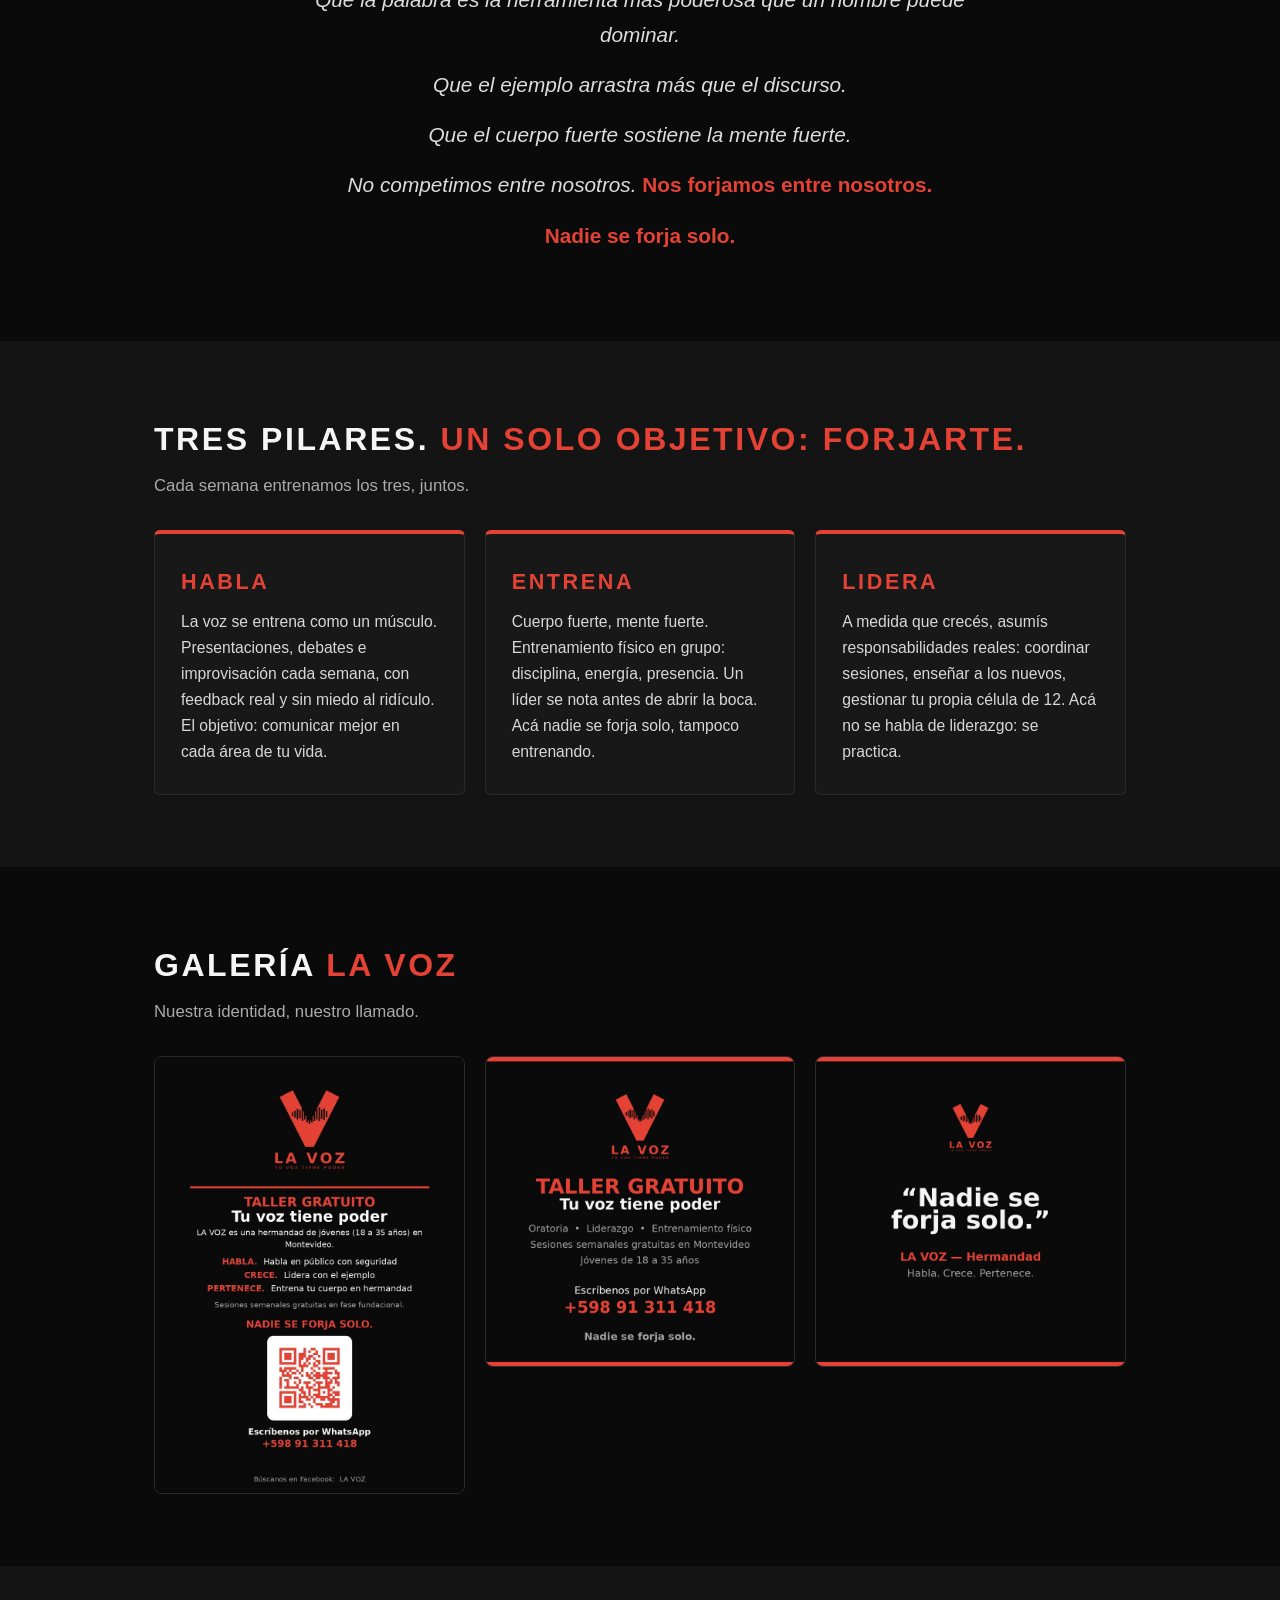
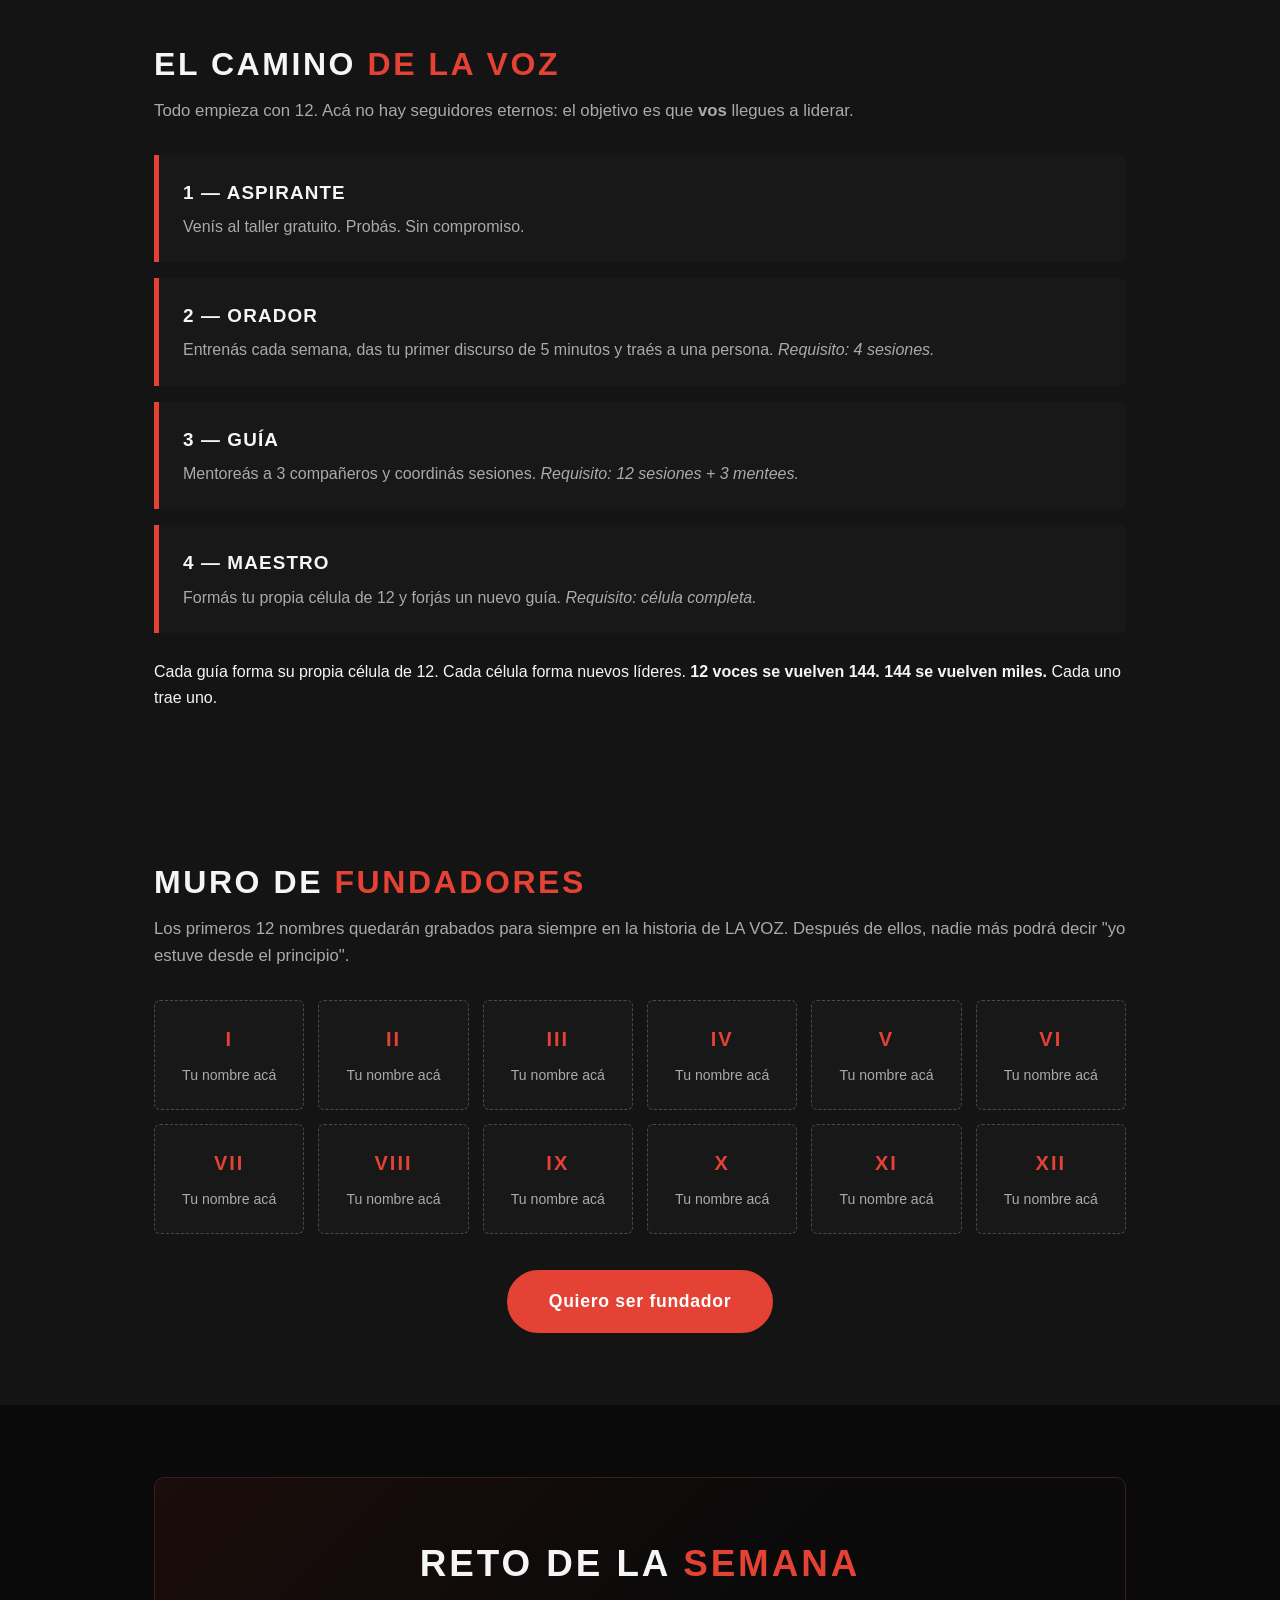
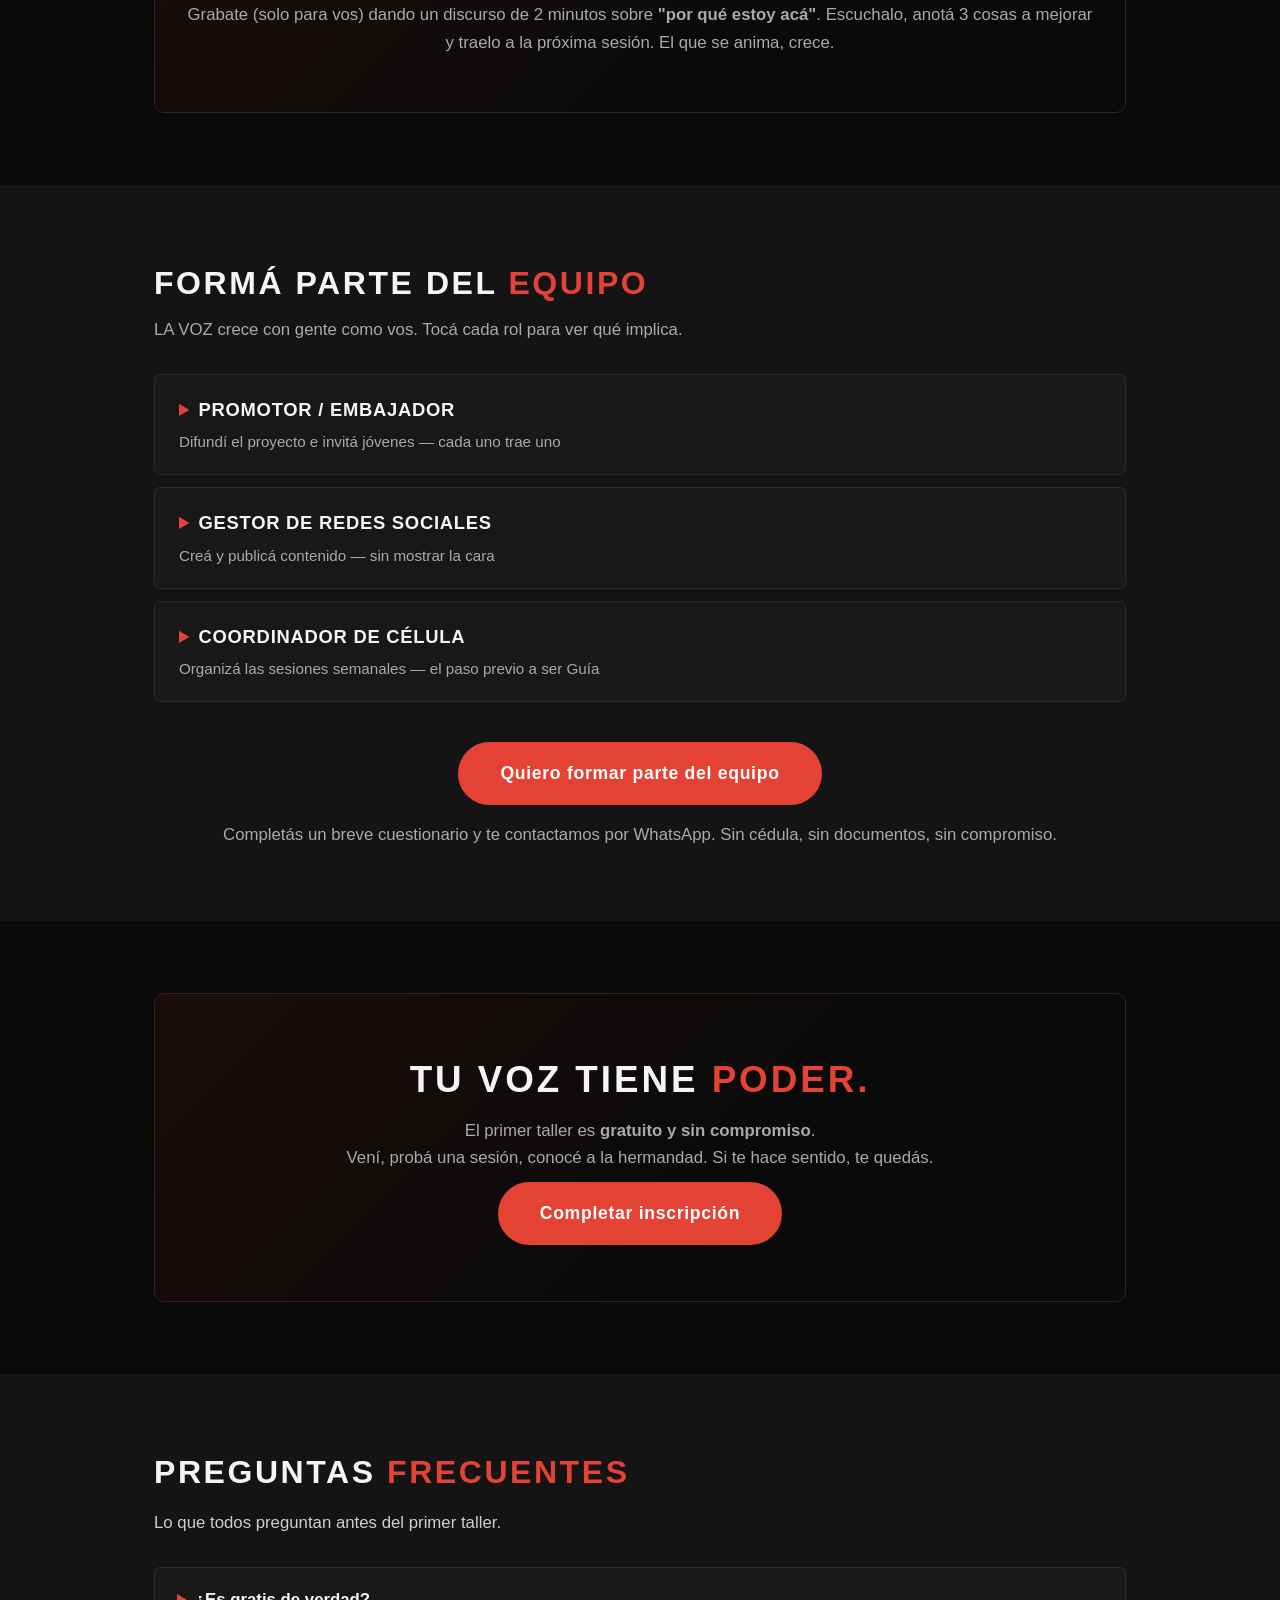
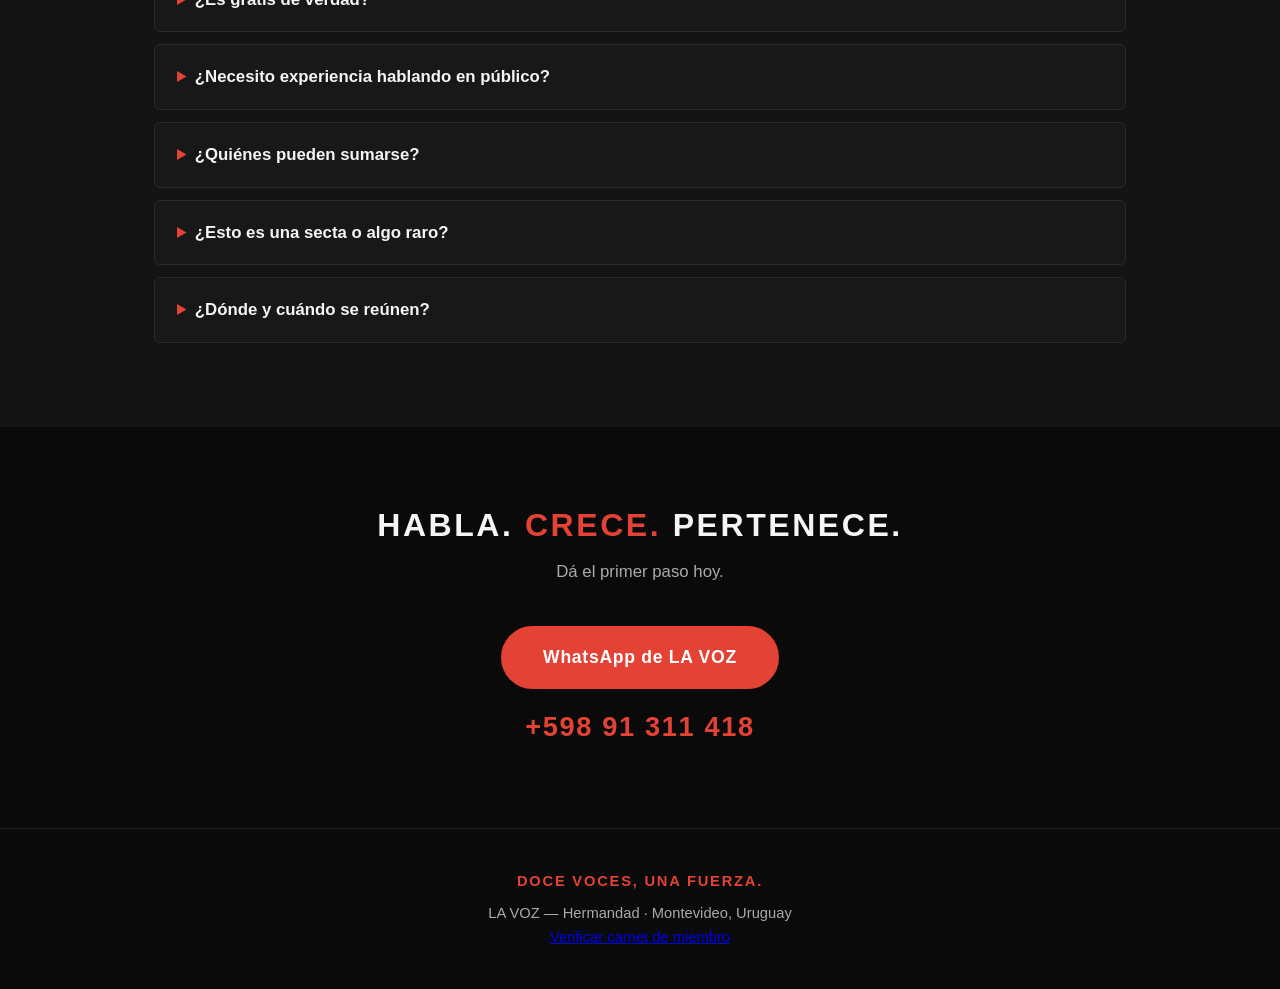
==== commit c4b95d0e: "Actualizar index.html: rever la Academia, manifiesto y muro de fundadores" ====
--- a/index.html
+++ b/index.html
@@ -52,22 +52,20 @@
   .faq summary{font-weight:700;cursor:pointer;font-size:1.05rem}
   .faq summary::marker{color:var(--red)}
   .faq p{color:#CFCFCF;margin-top:10px}
-  #club details{background:var(--card);border:1px solid #2a2a2a;border-radius:6px;margin-bottom:12px;padding:20px 24px}
-  #club summary{font-weight:700;cursor:pointer;font-size:1.15rem;letter-spacing:.04em}
-  #club summary::marker{color:var(--red)}
-  #club summary .tag{display:block;font-weight:400;color:var(--gray);font-size:.95rem;margin-top:4px;letter-spacing:0}
-  #club .role-body{padding-top:12px}
-  #club .role-body p{color:#CFCFCF;margin:10px 0}
-  #club .role-body strong{color:#fff}
-  .program{max-width:780px;margin:0 auto}
-  .syllabus{list-style:none;margin:18px 0;padding:0}
-  .syllabus li{color:#D8D8D8;margin:12px 0;padding-left:26px;position:relative}
-  .syllabus li::before{content:"▸";color:var(--red);position:absolute;left:0;font-weight:700}
-  .price{font-size:1.6rem;margin:18px 0 6px}
-  .price strong{color:var(--red)}
-  .founding{background:#160d0b;border:1px solid #3a1f1b;border-radius:6px;padding:14px 18px;color:#E8C9A0;margin:14px 0}
-  .founding strong{color:var(--red)}
-  .vol-title{margin-top:46px;font-size:1.4rem;letter-spacing:.08em}
+  #equipo details{background:var(--card);border:1px solid #2a2a2a;border-radius:6px;margin-bottom:12px;padding:20px 24px}
+  #equipo summary{font-weight:700;cursor:pointer;font-size:1.15rem;letter-spacing:.04em}
+  #equipo summary::marker{color:var(--red)}
+  #equipo summary .tag{display:block;font-weight:400;color:var(--gray);font-size:.95rem;margin-top:4px;letter-spacing:0}
+  #equipo .role-body{padding-top:12px}
+  #equipo .role-body p{color:#CFCFCF;margin:10px 0}
+  #equipo .role-body strong{color:#fff}
+  .founders{display:grid;grid-template-columns:repeat(auto-fit,minmax(140px,1fr));gap:14px}
+  .fslot{background:var(--card);border:1px dashed #4a4a4a;border-radius:6px;padding:22px 10px;text-align:center}
+  .fslot span{color:var(--red);font-weight:800;font-size:1.25rem;letter-spacing:.1em}
+  .fslot p{color:var(--gray);font-size:.88rem;margin-top:8px}
+  .manifiesto{max-width:780px;margin:0 auto;text-align:center}
+  .manifiesto p{font-size:1.3rem;color:#DDD;margin:16px 0;font-style:italic}
+  .manifiesto strong{color:var(--red);font-style:normal}
   .contact{text-align:center}
   .contact .num{font-size:1.7rem;font-weight:800;color:var(--red);letter-spacing:.06em;margin:16px 0 6px}
   footer{text-align:center;color:var(--gray);padding:40px 24px;font-size:.92rem;border-top:1px solid #222}
@@ -80,7 +78,7 @@
 <nav>
   <div class="brand"><img src="[data-uri]" alt="LA VOZ">LA VOZ</div>
   <div class="links">
-    <a href="#pilares">Pilares</a><a href="#academia">Academia</a><a href="#club">Club</a>
+    <a href="#pilares">Pilares</a><a href="#camino">El camino</a><a href="#equipo">Equipo</a>
     <a href="#taller">Taller gratuito</a><a href="#faq">Preguntas</a><a href="#contacto">Contacto</a>
   </div>
 </nav>
@@ -90,7 +88,7 @@
     <img class="logo" src="[data-uri]" alt="LA VOZ">
     <h1>LA VOZ</h1>
     <p class="motto">NADIE SE FORJA SOLO.</p>
-    <p class="tag">Academia de oratoria y club gratuito en Montevideo &mdash; entrenamos palabra, ejemplo y cuerpo.</p>
+    <p class="tag">Hermandad de jóvenes en Montevideo &mdash; entrenamos oratoria, liderazgo y cuerpo. Sesiones semanales gratuitas.</p>
     <div>
       <a class="btn" href="https://docs.google.com/forms/d/e/1FAIpQLSfgUKeSpKuz0npDXgJAOf-cOfyzeiMaubLZ_nwHy2I2EFGEtA/viewform">Quiero sumarme</a>
       <a class="btn ghost" href="#pilares">Conocer más</a>
@@ -102,33 +100,23 @@
   <div class="wrap split">
     <div>
       <h2>¿QUÉ ES <span class="accent">LA VOZ</span>?</h2>
-      <p class="sub">Un mismo proyecto, dos divisiones.</p>
-      <p><strong>Academia LA VOZ:</strong> formación en oratoria y liderazgo con programa, precio y certificado. <strong>Club LA VOZ:</strong> la comunidad gratuita donde entrenás cada semana &mdash; palabra, ejemplo y cuerpo, junto a gente en la misma que vos.</p>
+      <p class="sub">No es un curso. No es una clase. Es una hermandad.</p>
+      <p>Somos jóvenes que decidimos no forjarnos en soledad. Cada semana nos reunimos a entrenar la <strong>palabra</strong>, el <strong>ejemplo</strong> y el <strong>cuerpo</strong> &mdash; junto a personas que están en la misma que vos.</p>
       <blockquote>"¿Alguna vez te quedaste callado cuando tenías algo importante que decir? No te falta inteligencia. Te falta entrenamiento."</blockquote>
     </div>
     <img src="[data-uri]" alt="Oratoria en LA VOZ">
   </div>
 </section>
 
-<section id="academia">
-  <div class="wrap">
-    <h2>ACADEMIA <span class="accent">LA VOZ</span></h2>
-    <p class="sub">La actividad principal del proyecto: formación en oratoria y liderazgo con programa, precio y certificado. Como cualquier instituto &mdash; con una comunidad que te respalda.</p>
-    <div class="card program">
-      <h3>ORATORIA ESENCIAL</h3>
-      <p class="prog-meta">Programa de 4 semanas · 1 sesión semanal de 90 minutos · Presencial en Montevideo · Cupo: 12</p>
-      <ul class="syllabus">
-        <li><strong>Semana 1 — La voz:</strong> respiración, proyección, postura y presencia. Drill: presentación de 1 minuto.</li>
-        <li><strong>Semana 2 — La estructura:</strong> apertura que engancha, cuerpo ordenado, cierre que queda. Drill: discurso de 3 minutos.</li>
-        <li><strong>Semana 3 — La persuasión:</strong> storytelling, lenguaje corporal, manejo del miedo escénico. Drill: discurso persuasivo de 5 minutos.</li>
-        <li><strong>Semana 4 — El escenario:</strong> noche de oratoria con público invitado, feedback completo y certificado.</li>
-      </ul>
-      <p><strong>Incluye:</strong> 4 sesiones, materiales, certificado y membresía del Club LA VOZ.</p>
-      <p class="price">Precio: <strong>$4.900</strong></p>
-      <p class="founding">Generación fundadora: <strong>$1.900</strong> a cambio de tu testimonio y asistencia perfecta. Solo 12 lugares.</p>
-      <div style="text-align:center;margin-top:22px"><a class="btn" href="https://wa.me/59891311418?text=Hola%2C%20quiero%20info%20de%20la%20Academia%20LA%20VOZ%20(Oratoria%20Esencial)">Quiero inscribirme</a></div>
-    </div>
-    <p class="sub" style="margin-top:22px;margin-bottom:0">Próximos programas: Liderazgo y Comunicación · Oratoria en inglés.</p>
+<section>
+  <div class="wrap manifiesto">
+    <h2>MANIFIESTO <span class="accent">LA VOZ</span></h2>
+    <p>Creemos que ningún joven debería forjarse solo.</p>
+    <p>Que la palabra es la herramienta más poderosa que un hombre puede dominar.</p>
+    <p>Que el ejemplo arrastra más que el discurso.</p>
+    <p>Que el cuerpo fuerte sostiene la mente fuerte.</p>
+    <p>No competimos entre nosotros. <strong>Nos forjamos entre nosotros.</strong></p>
+    <p><strong>Nadie se forja solo.</strong></p>
   </div>
 </section>
 
@@ -161,28 +149,48 @@
     <h2>EL CAMINO <span class="accent">DE LA VOZ</span></h2>
     <p class="sub">Todo empieza con 12. Acá no hay seguidores eternos: el objetivo es que <strong>vos</strong> llegues a liderar.</p>
     <div class="step"><strong>1 &mdash; ASPIRANTE</strong><p>Venís al taller gratuito. Probás. Sin compromiso.</p></div>
-    <div class="step"><strong>2 &mdash; ORADOR</strong><p>Entrenás tu voz cada semana. Te volvés capaz de comunicar.</p></div>
-    <div class="step"><strong>3 &mdash; GUÍA</strong><p>Formás y dirigís tu propia célula de 12. Gestionás, enseñás, liderás.</p></div>
-    <div class="step"><strong>4 &mdash; MAESTRO</strong><p>Supervisás células. Forjás nuevos guías. La hermandad crece a través tuyo.</p></div>
+    <div class="step"><strong>2 &mdash; ORADOR</strong><p>Entrenás cada semana, das tu primer discurso de 5 minutos y traés a una persona. <em>Requisito: 4 sesiones.</em></p></div>
+    <div class="step"><strong>3 &mdash; GUÍA</strong><p>Mentoreás a 3 compañeros y coordinás sesiones. <em>Requisito: 12 sesiones + 3 mentees.</em></p></div>
+    <div class="step"><strong>4 &mdash; MAESTRO</strong><p>Formás tu propia célula de 12 y forjás un nuevo guía. <em>Requisito: célula completa.</em></p></div>
     <p style="margin-top:26px">Cada guía forma su propia célula de 12. Cada célula forma nuevos líderes. <strong>12 voces se vuelven 144. 144 se vuelven miles.</strong> Cada uno trae uno.</p>
   </div>
 </section>
 
-<section class="alt" id="club">
-  <div class="wrap">
-    <h2>CLUB <span class="accent">LA VOZ</span></h2>
-    <p class="sub">La comunidad gratuita del proyecto. La academia te enseña, el club te entrena.</p>
-    <div class="pillars">
-      <div class="card"><h3>ESCENARIO SEMANAL</h3><p>Sesión de 90 minutos para practicar: discursos, ejercicios y feedback entre pares.</p></div>
-      <div class="card"><h3>TRIBU</h3><p>Grupo de WhatsApp, red de contactos y amistades. Gente en la misma que vos.</p></div>
-      <div class="card"><h3>NIVELES Y CARNET</h3><p>Progresión visible de Aspirante a Maestro, con carnet verificable.</p></div>
-      <div class="card"><h3>LIDERAZGO REAL</h3><p>Mentoreá nuevos, organizá sesiones, coordiná tu célula. Acá el liderazgo se practica.</p></div>
-      <div class="card"><h3>CUERPO FUERTE</h3><p>Entrenamiento físico en grupo: el tercer pilar se vive acá.</p></div>
-      <div class="card"><h3>NOCHE DE ORATORIA</h3><p>Micrófono abierto mensual con público invitado.</p></div>
-    </div>
-    <div style="text-align:center;margin-top:28px"><a class="btn" href="https://docs.google.com/forms/d/e/1FAIpQLSfgUKeSpKuz0npDXgJAOf-cOfyzeiMaubLZ_nwHy2I2EFGEtA/viewform">Quiero ser miembro</a></div>
-    <h3 class="vol-title">VOLUNTARIADO</h3>
-    <p class="sub">¿Querés ayudar a que el proyecto crezca? Tocá cada rol para ver qué implica.</p>
+<section class="alt" id="fundadores">
+  <div class="wrap">
+    <h2>MURO DE <span class="accent">FUNDADORES</span></h2>
+    <p class="sub">Los primeros 12 nombres quedarán grabados para siempre en la historia de LA VOZ. Después de ellos, nadie más podrá decir "yo estuve desde el principio".</p>
+    <div class="founders">
+      <div class="fslot"><span>I</span><p>Tu nombre acá</p></div>
+      <div class="fslot"><span>II</span><p>Tu nombre acá</p></div>
+      <div class="fslot"><span>III</span><p>Tu nombre acá</p></div>
+      <div class="fslot"><span>IV</span><p>Tu nombre acá</p></div>
+      <div class="fslot"><span>V</span><p>Tu nombre acá</p></div>
+      <div class="fslot"><span>VI</span><p>Tu nombre acá</p></div>
+      <div class="fslot"><span>VII</span><p>Tu nombre acá</p></div>
+      <div class="fslot"><span>VIII</span><p>Tu nombre acá</p></div>
+      <div class="fslot"><span>IX</span><p>Tu nombre acá</p></div>
+      <div class="fslot"><span>X</span><p>Tu nombre acá</p></div>
+      <div class="fslot"><span>XI</span><p>Tu nombre acá</p></div>
+      <div class="fslot"><span>XII</span><p>Tu nombre acá</p></div>
+    </div>
+    <div style="text-align:center;margin-top:26px"><a class="btn" href="https://docs.google.com/forms/d/e/1FAIpQLSfgUKeSpKuz0npDXgJAOf-cOfyzeiMaubLZ_nwHy2I2EFGEtA/viewform">Quiero ser fundador</a></div>
+  </div>
+</section>
+
+<section>
+  <div class="wrap">
+    <div class="banner">
+      <h2>RETO DE LA <span class="accent">SEMANA</span></h2>
+      <p class="sub" style="margin-bottom:0">Grabate (solo para vos) dando un discurso de 2 minutos sobre <strong>"por qué estoy acá"</strong>. Escuchalo, anotá 3 cosas a mejorar y traelo a la próxima sesión. El que se anima, crece.</p>
+    </div>
+  </div>
+</section>
+
+<section class="alt" id="equipo">
+  <div class="wrap">
+    <h2>FORMÁ PARTE DEL <span class="accent">EQUIPO</span></h2>
+    <p class="sub">LA VOZ crece con gente como vos. Tocá cada rol para ver qué implica.</p>
     <details>
       <summary>PROMOTOR / EMBAJADOR<span class="tag">Difundí el proyecto e invitá jóvenes — cada uno trae uno</span></summary>
       <div class="role-body">
@@ -226,11 +234,11 @@
   <div class="wrap">
     <h2>PREGUNTAS <span class="accent">FRECUENTES</span></h2>
     <p class="sub">Lo que todos preguntan antes del primer taller.</p>
-    <details><summary>¿Cuál es la diferencia entre la Academia y el Club?</summary><p>La <strong>Academia</strong> es la formación paga: programas con temario, precio y certificado. El <strong>Club</strong> es la comunidad gratuita: práctica semanal, niveles, eventos y voluntariado. La academia te enseña, el club te entrena.</p></details>
     <details><summary>¿Es gratis de verdad?</summary><p>Sí. En esta etapa fundacional todas las sesiones son gratuitas. Solo pedimos compromiso de asistencia.</p></details>
     <details><summary>¿Necesito experiencia hablando en público?</summary><p>No. La mayoría llega sin haber hablado nunca frente a un grupo. Empezás de cero, a tu ritmo, con feedback constructivo.</p></details>
     <details><summary>¿Quiénes pueden sumarse?</summary><p>Jóvenes varones de 18 a 35 años. Esa es nuestra etapa actual de fundación.</p></details>
-    <details><summary>¿Dónde y cuándo se reúnen?</summary><p>En Montevideo, una vez por semana. Escribinos por WhatsApp y te pasamos el punto y horario del próximo taller.</p></details>
+    <details><summary>¿Esto es una secta o algo raro?</summary><p>No. Somos un grupo abierto de jóvenes que entrena oratoria, liderazgo y deporte. Sin secretos, sin rituales raros, sin pagos por rangos y sin aislamiento: cualquiera puede venir al taller gratuito, traer amigos e irse cuando quiera.</p></details>
+<details><summary>¿Dónde y cuándo se reúnen?</summary><p>En Montevideo, una vez por semana. Escribinos por WhatsApp y te pasamos el punto y horario del próximo taller.</p></details>
   </div>
 </section>
 
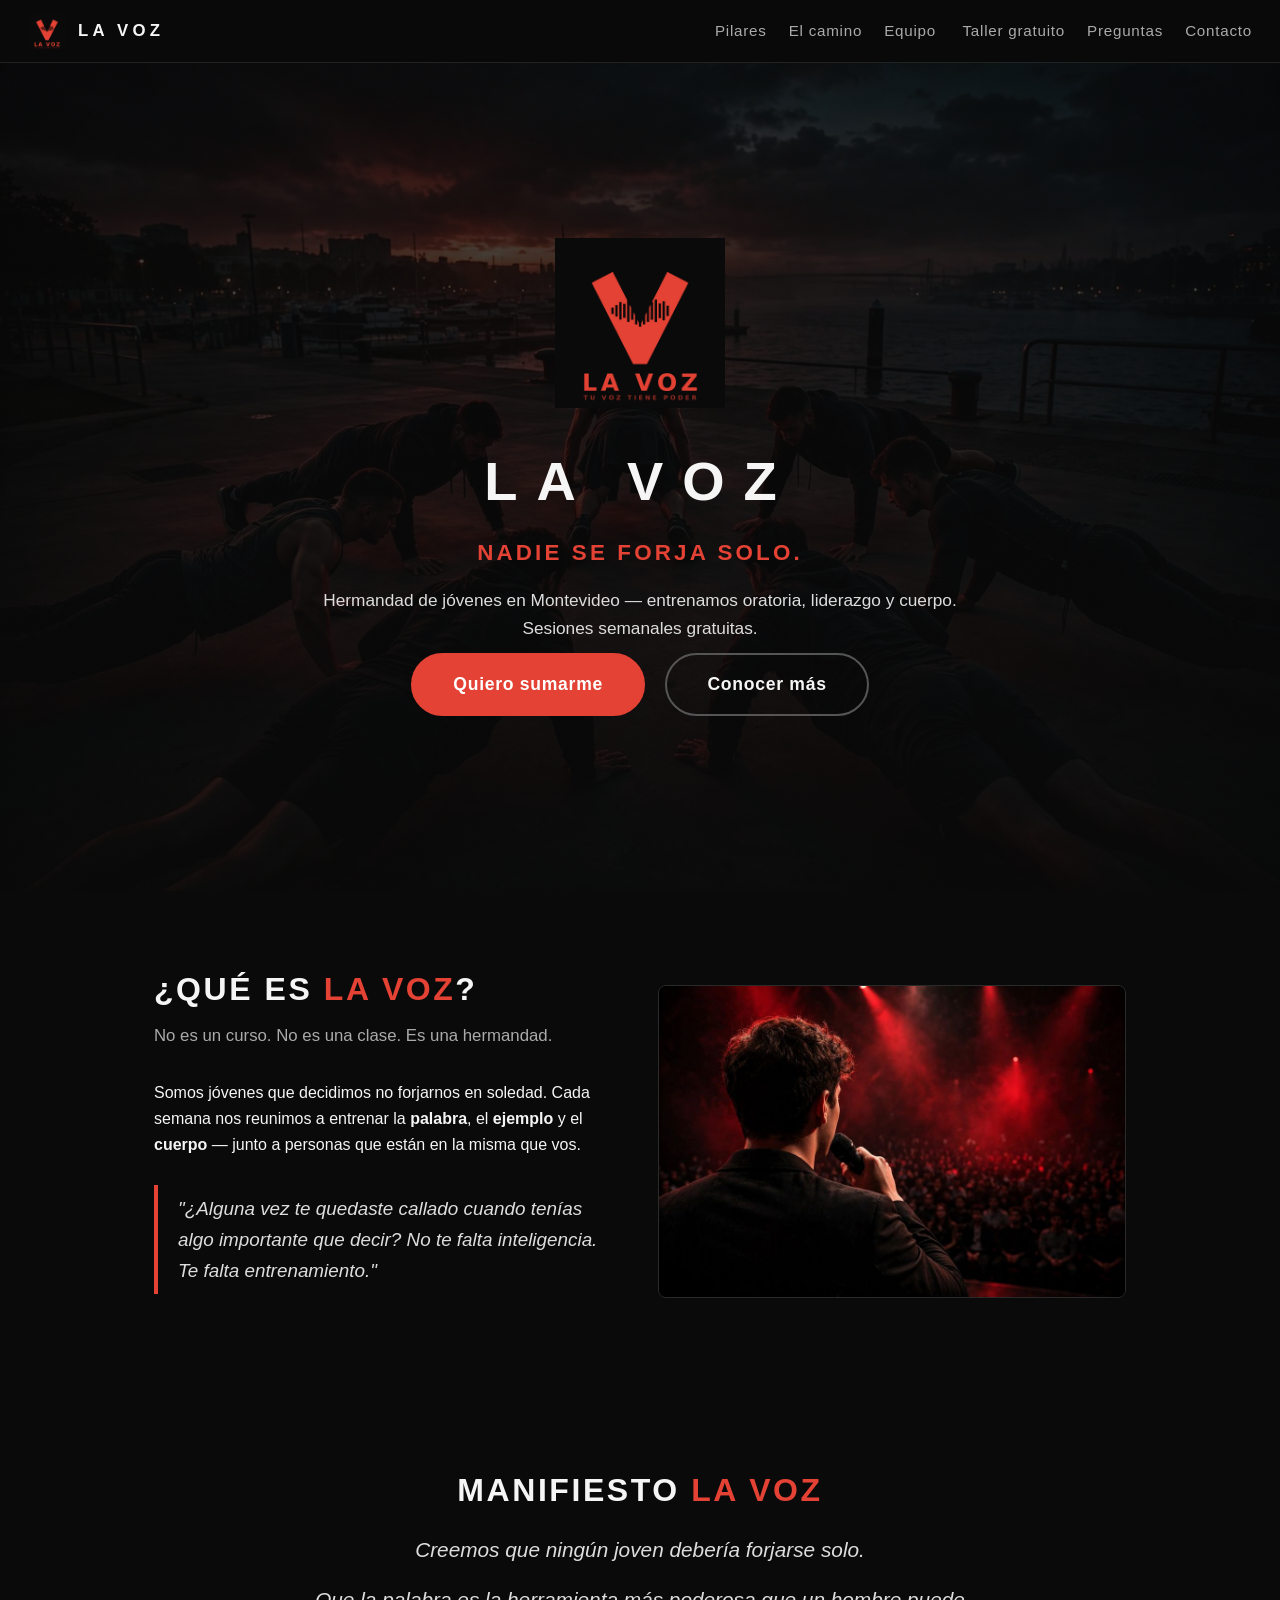
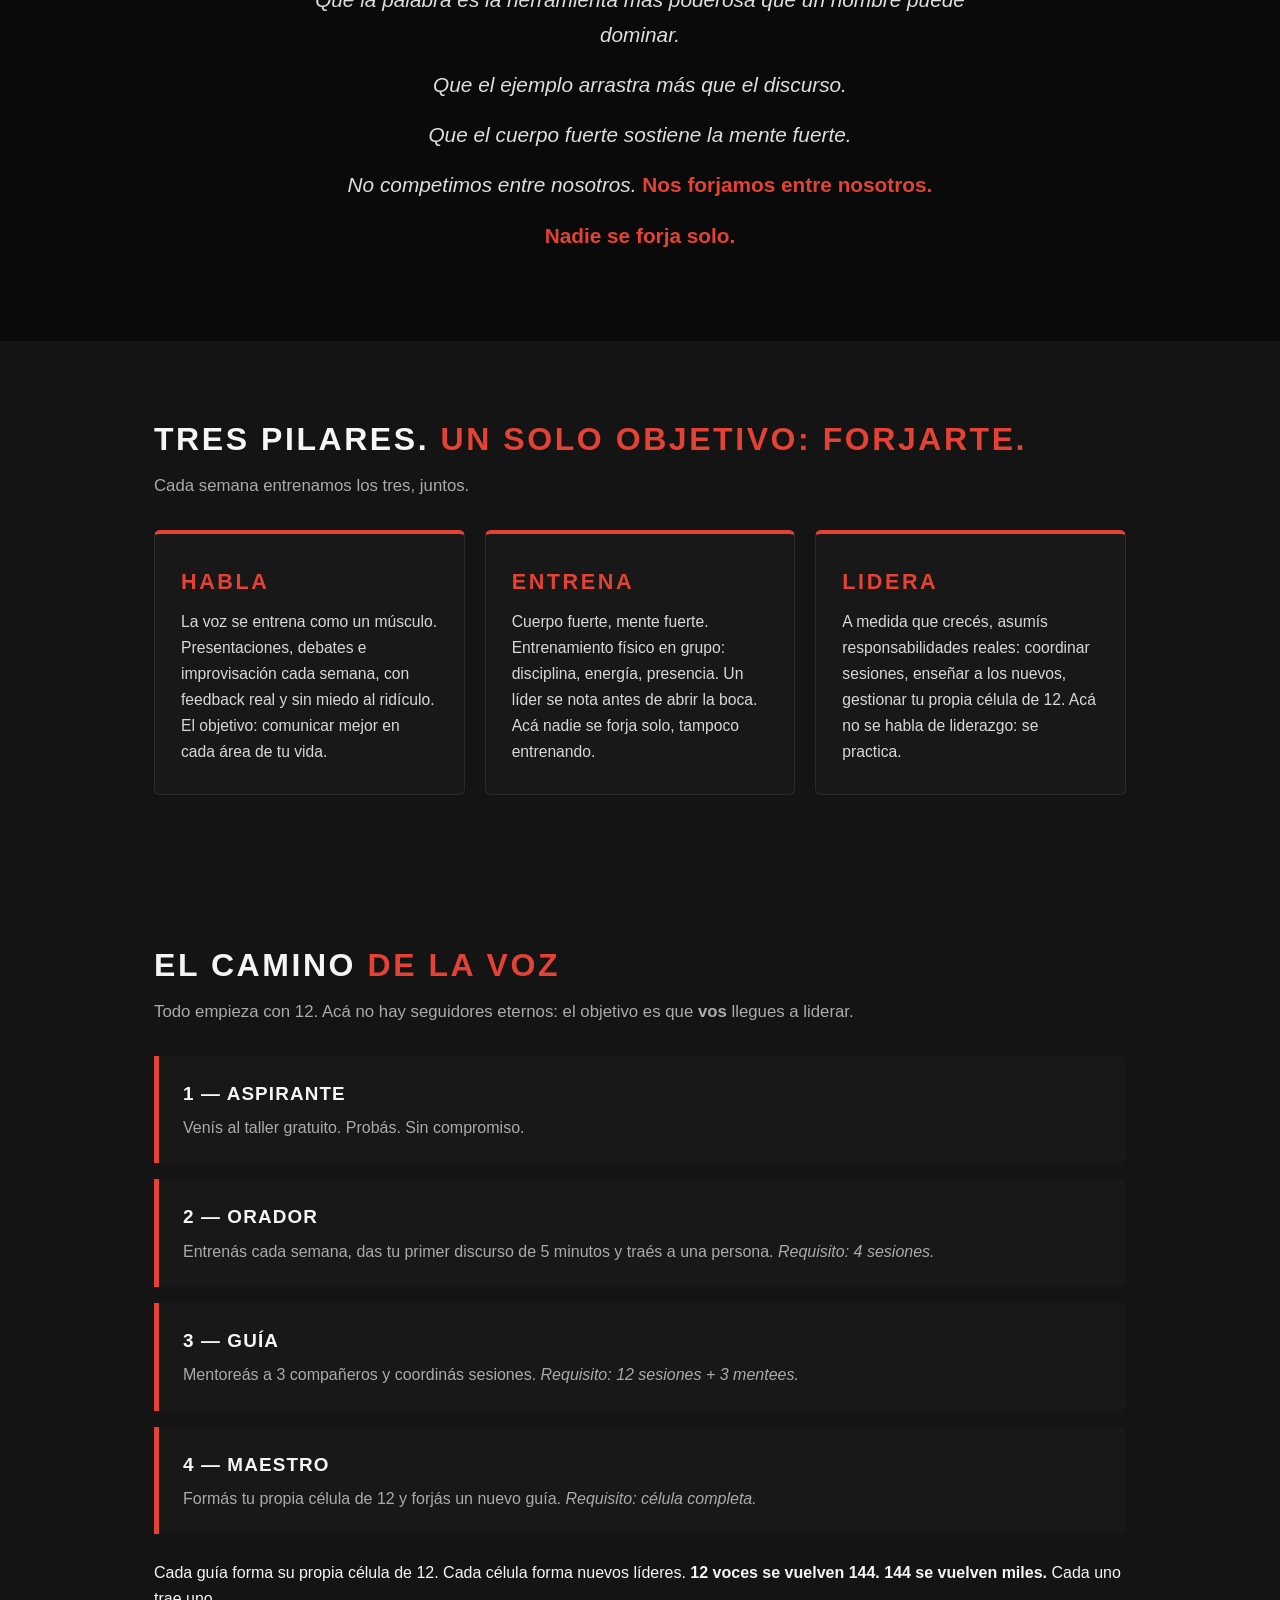
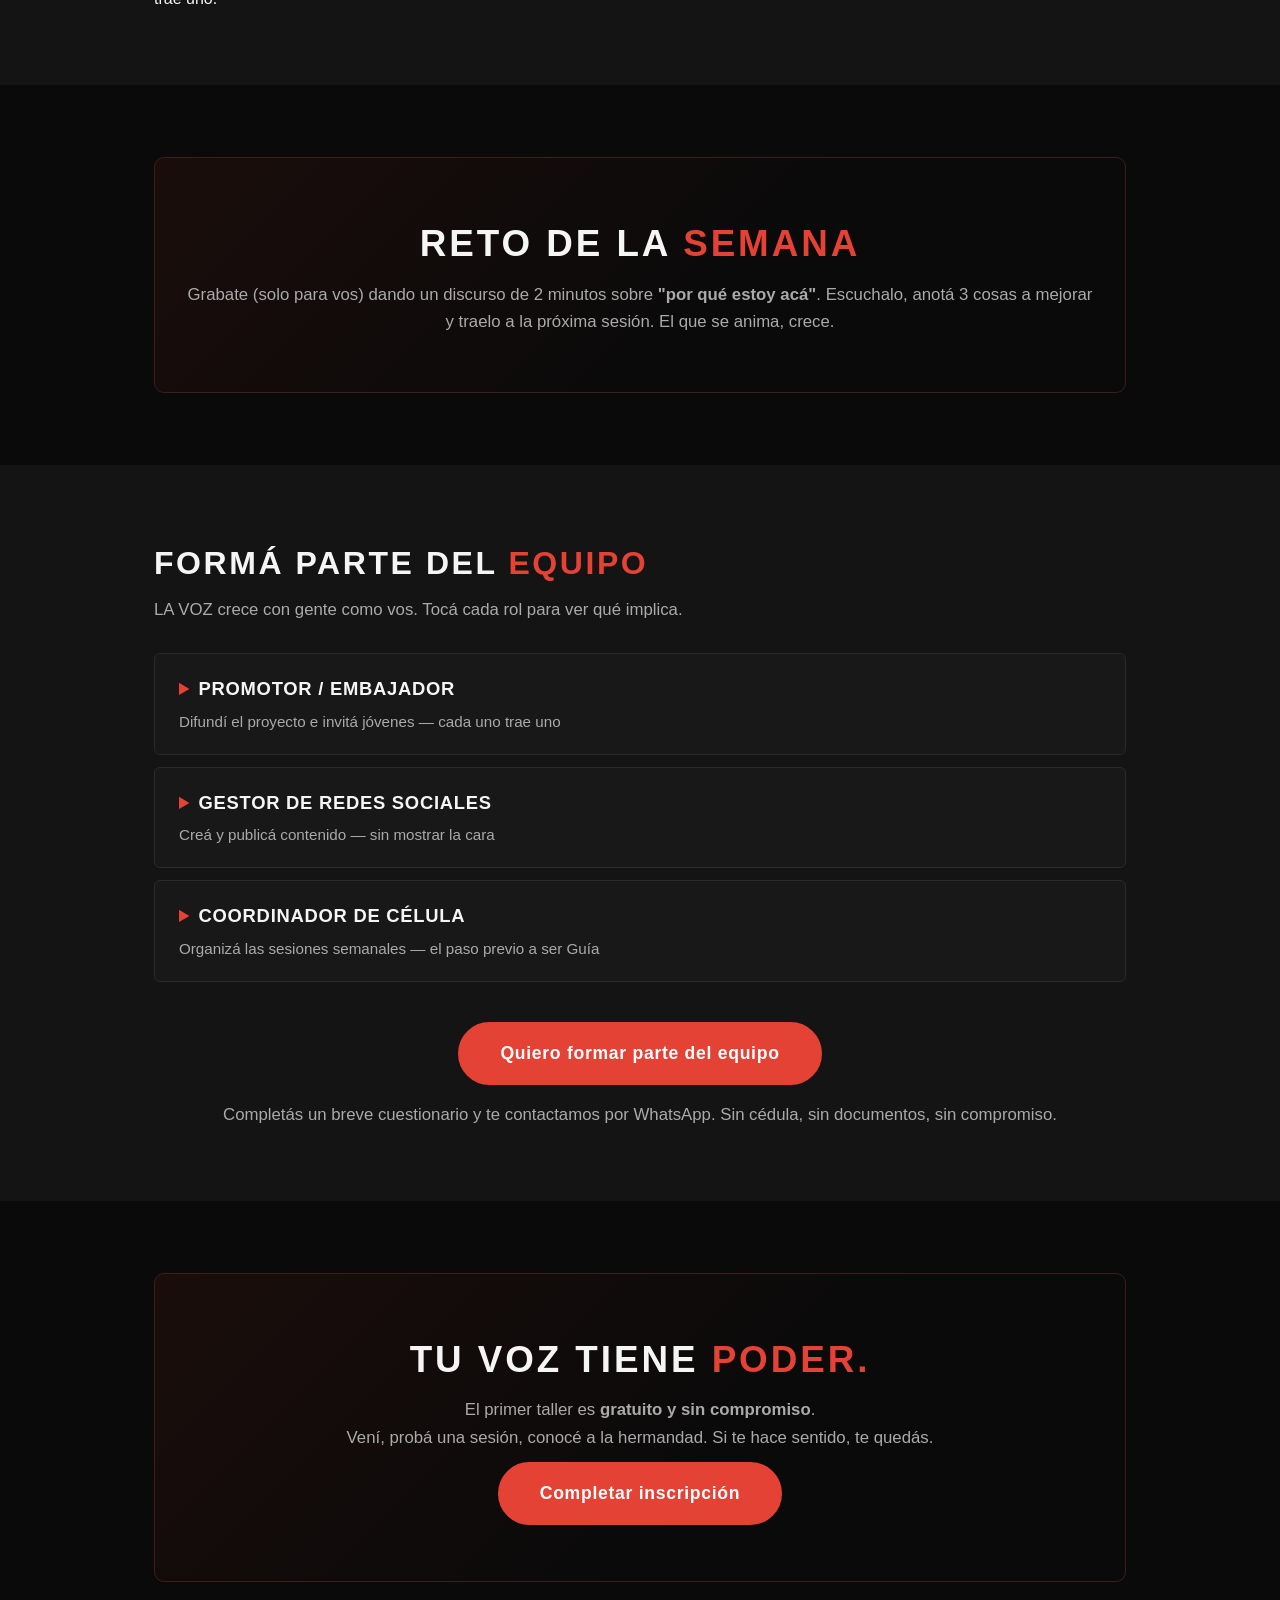
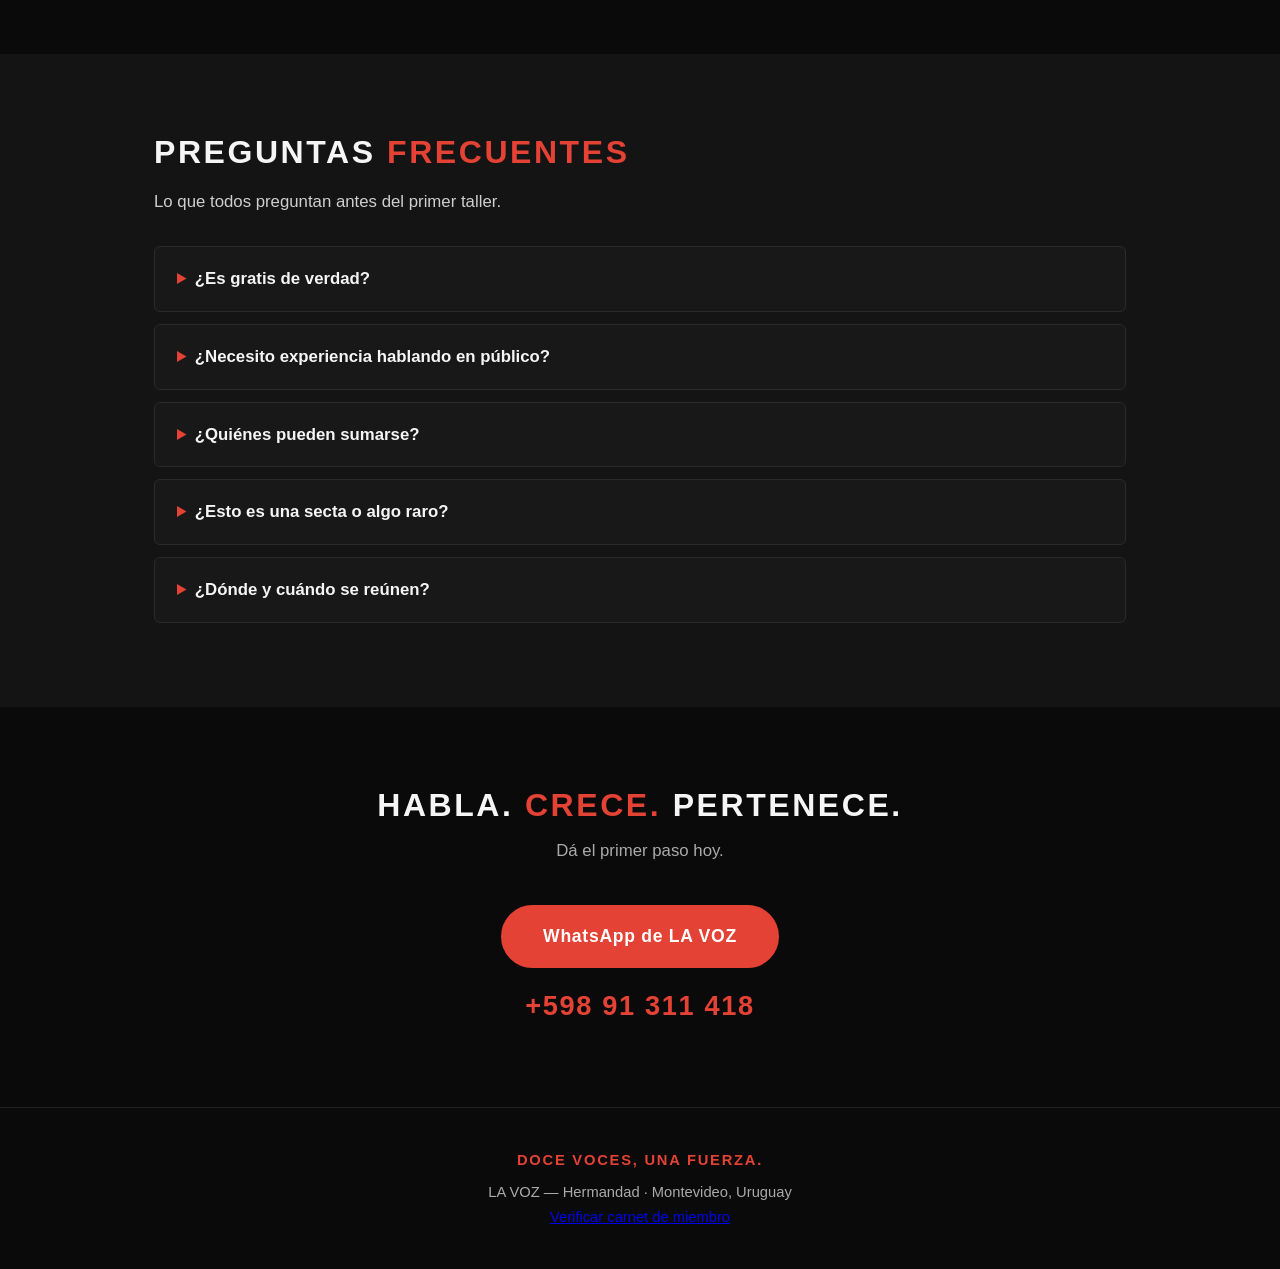
==== commit fa084247: "Actualiza index.html: elimina GALERÍA y MURO DE FUNDADORES" ====
--- a/index.html
+++ b/index.html
@@ -132,18 +132,6 @@
   </div>
 </section>
 
-<section>
-  <div class="wrap">
-    <h2>GALERÍA <span class="accent">LA VOZ</span></h2>
-    <p class="sub">Nuestra identidad, nuestro llamado.</p>
-    <div class="gallery">
-      <img src="[data-uri]" alt="Volante LA VOZ">
-      <img src="[data-uri]" alt="Taller gratuito">
-      <img src="[data-uri]" alt="Nadie se forja solo">
-    </div>
-  </div>
-</section>
-
 <section class="alt" id="camino">
   <div class="wrap">
     <h2>EL CAMINO <span class="accent">DE LA VOZ</span></h2>
@@ -153,28 +141,6 @@
     <div class="step"><strong>3 &mdash; GUÍA</strong><p>Mentoreás a 3 compañeros y coordinás sesiones. <em>Requisito: 12 sesiones + 3 mentees.</em></p></div>
     <div class="step"><strong>4 &mdash; MAESTRO</strong><p>Formás tu propia célula de 12 y forjás un nuevo guía. <em>Requisito: célula completa.</em></p></div>
     <p style="margin-top:26px">Cada guía forma su propia célula de 12. Cada célula forma nuevos líderes. <strong>12 voces se vuelven 144. 144 se vuelven miles.</strong> Cada uno trae uno.</p>
-  </div>
-</section>
-
-<section class="alt" id="fundadores">
-  <div class="wrap">
-    <h2>MURO DE <span class="accent">FUNDADORES</span></h2>
-    <p class="sub">Los primeros 12 nombres quedarán grabados para siempre en la historia de LA VOZ. Después de ellos, nadie más podrá decir "yo estuve desde el principio".</p>
-    <div class="founders">
-      <div class="fslot"><span>I</span><p>Tu nombre acá</p></div>
-      <div class="fslot"><span>II</span><p>Tu nombre acá</p></div>
-      <div class="fslot"><span>III</span><p>Tu nombre acá</p></div>
-      <div class="fslot"><span>IV</span><p>Tu nombre acá</p></div>
-      <div class="fslot"><span>V</span><p>Tu nombre acá</p></div>
-      <div class="fslot"><span>VI</span><p>Tu nombre acá</p></div>
-      <div class="fslot"><span>VII</span><p>Tu nombre acá</p></div>
-      <div class="fslot"><span>VIII</span><p>Tu nombre acá</p></div>
-      <div class="fslot"><span>IX</span><p>Tu nombre acá</p></div>
-      <div class="fslot"><span>X</span><p>Tu nombre acá</p></div>
-      <div class="fslot"><span>XI</span><p>Tu nombre acá</p></div>
-      <div class="fslot"><span>XII</span><p>Tu nombre acá</p></div>
-    </div>
-    <div style="text-align:center;margin-top:26px"><a class="btn" href="https://docs.google.com/forms/d/e/1FAIpQLSfgUKeSpKuz0npDXgJAOf-cOfyzeiMaubLZ_nwHy2I2EFGEtA/viewform">Quiero ser fundador</a></div>
   </div>
 </section>
 
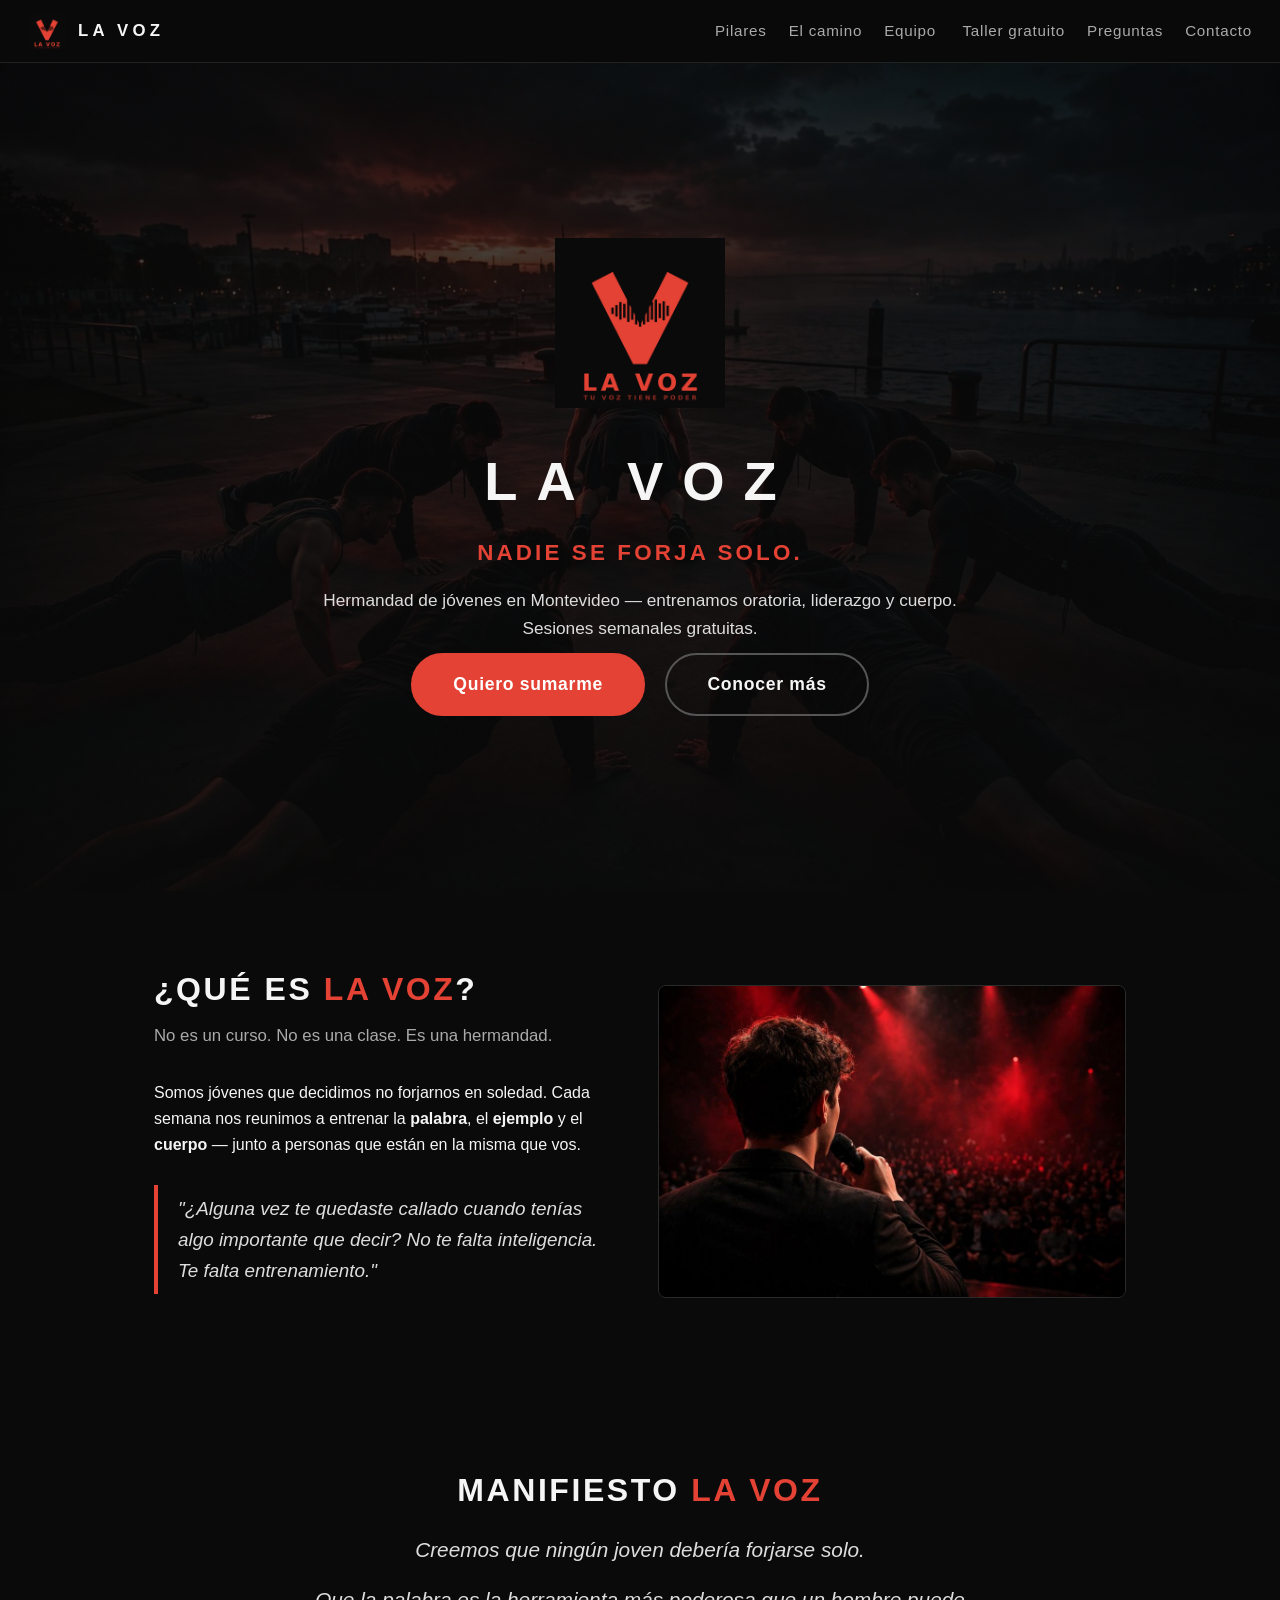
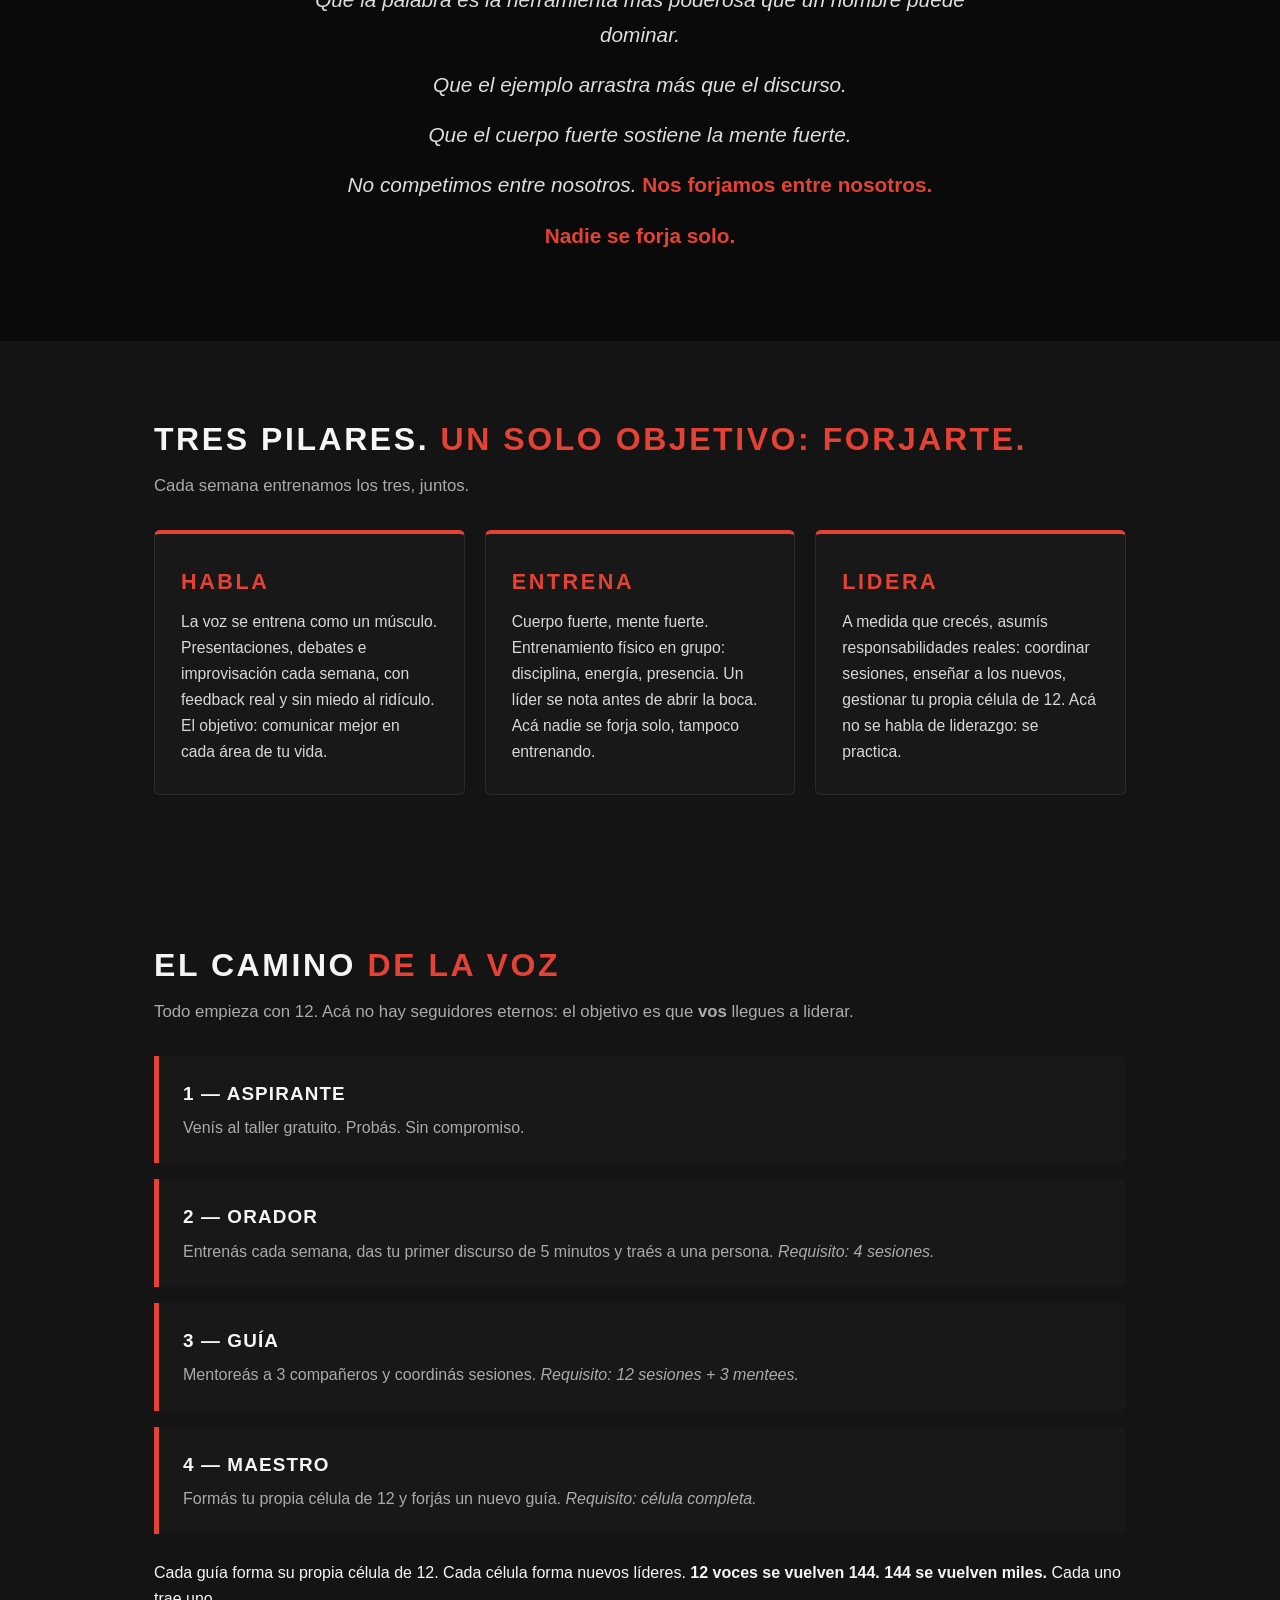
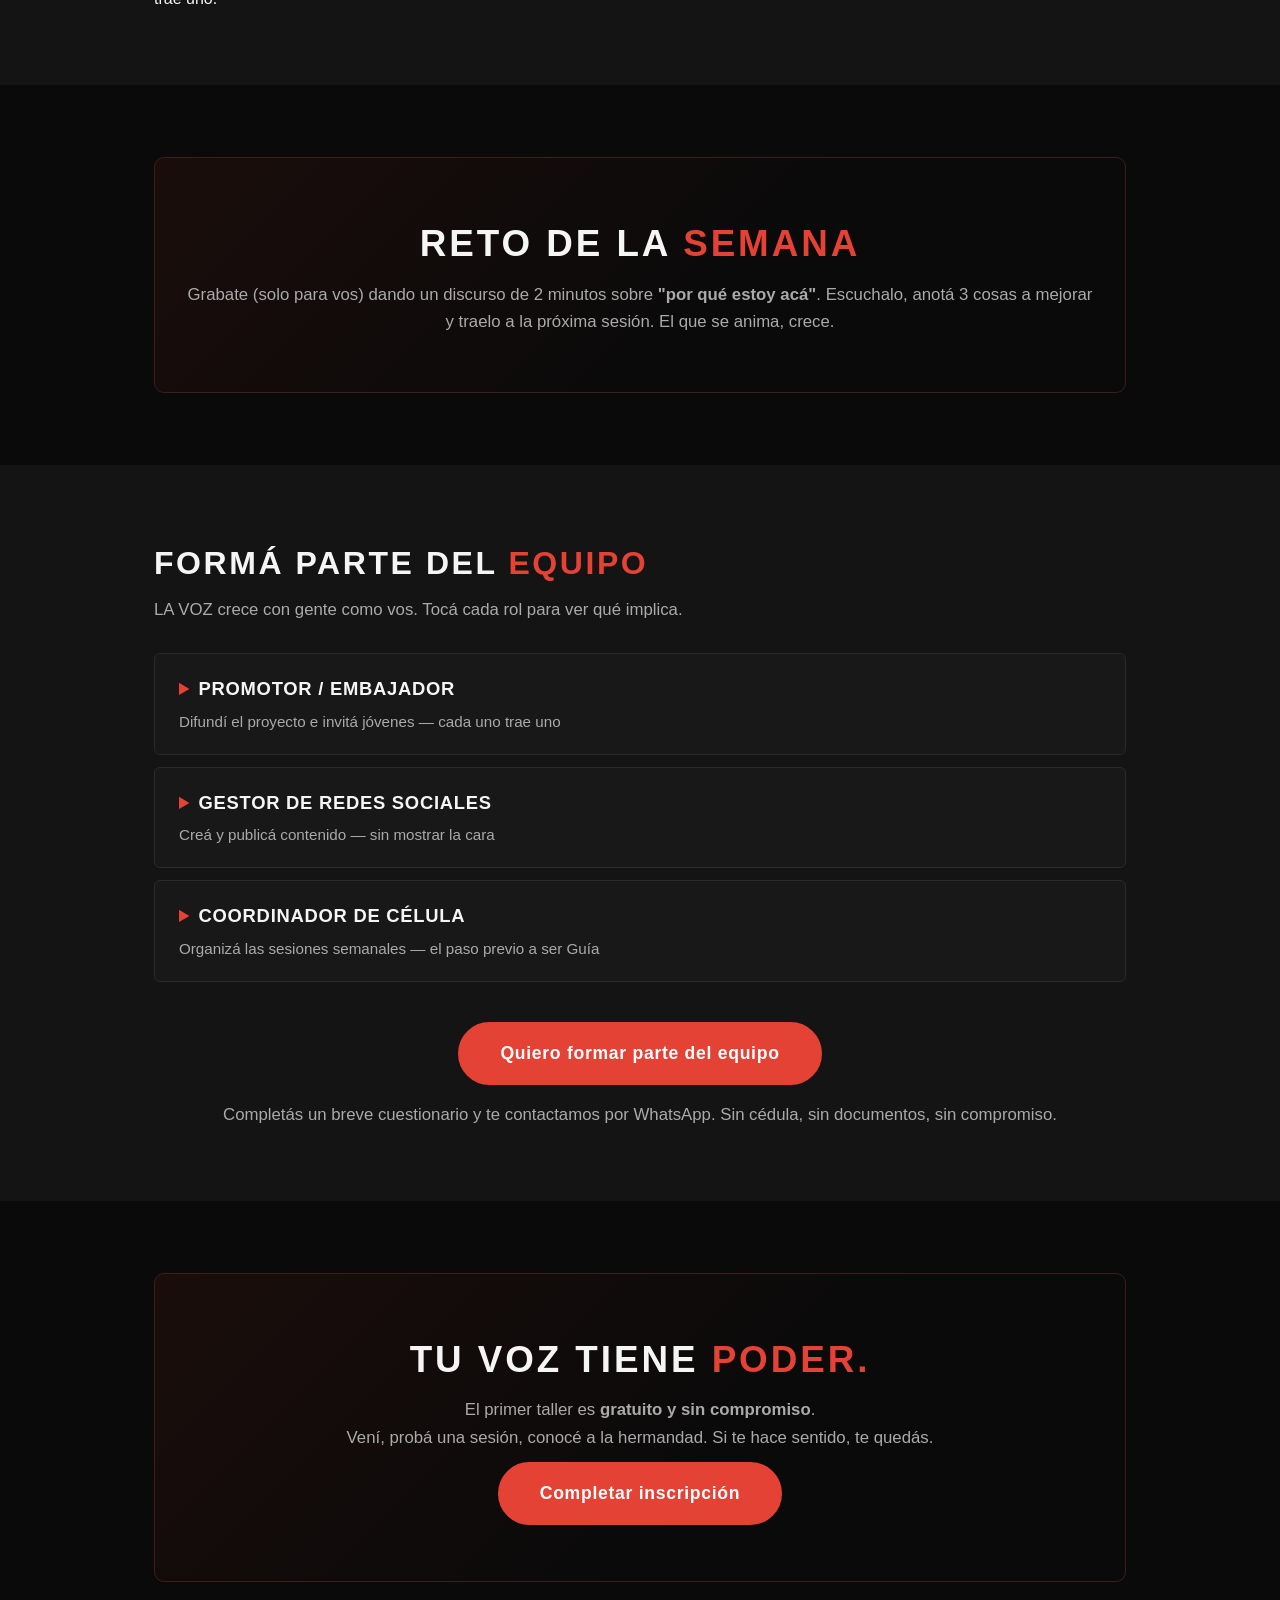
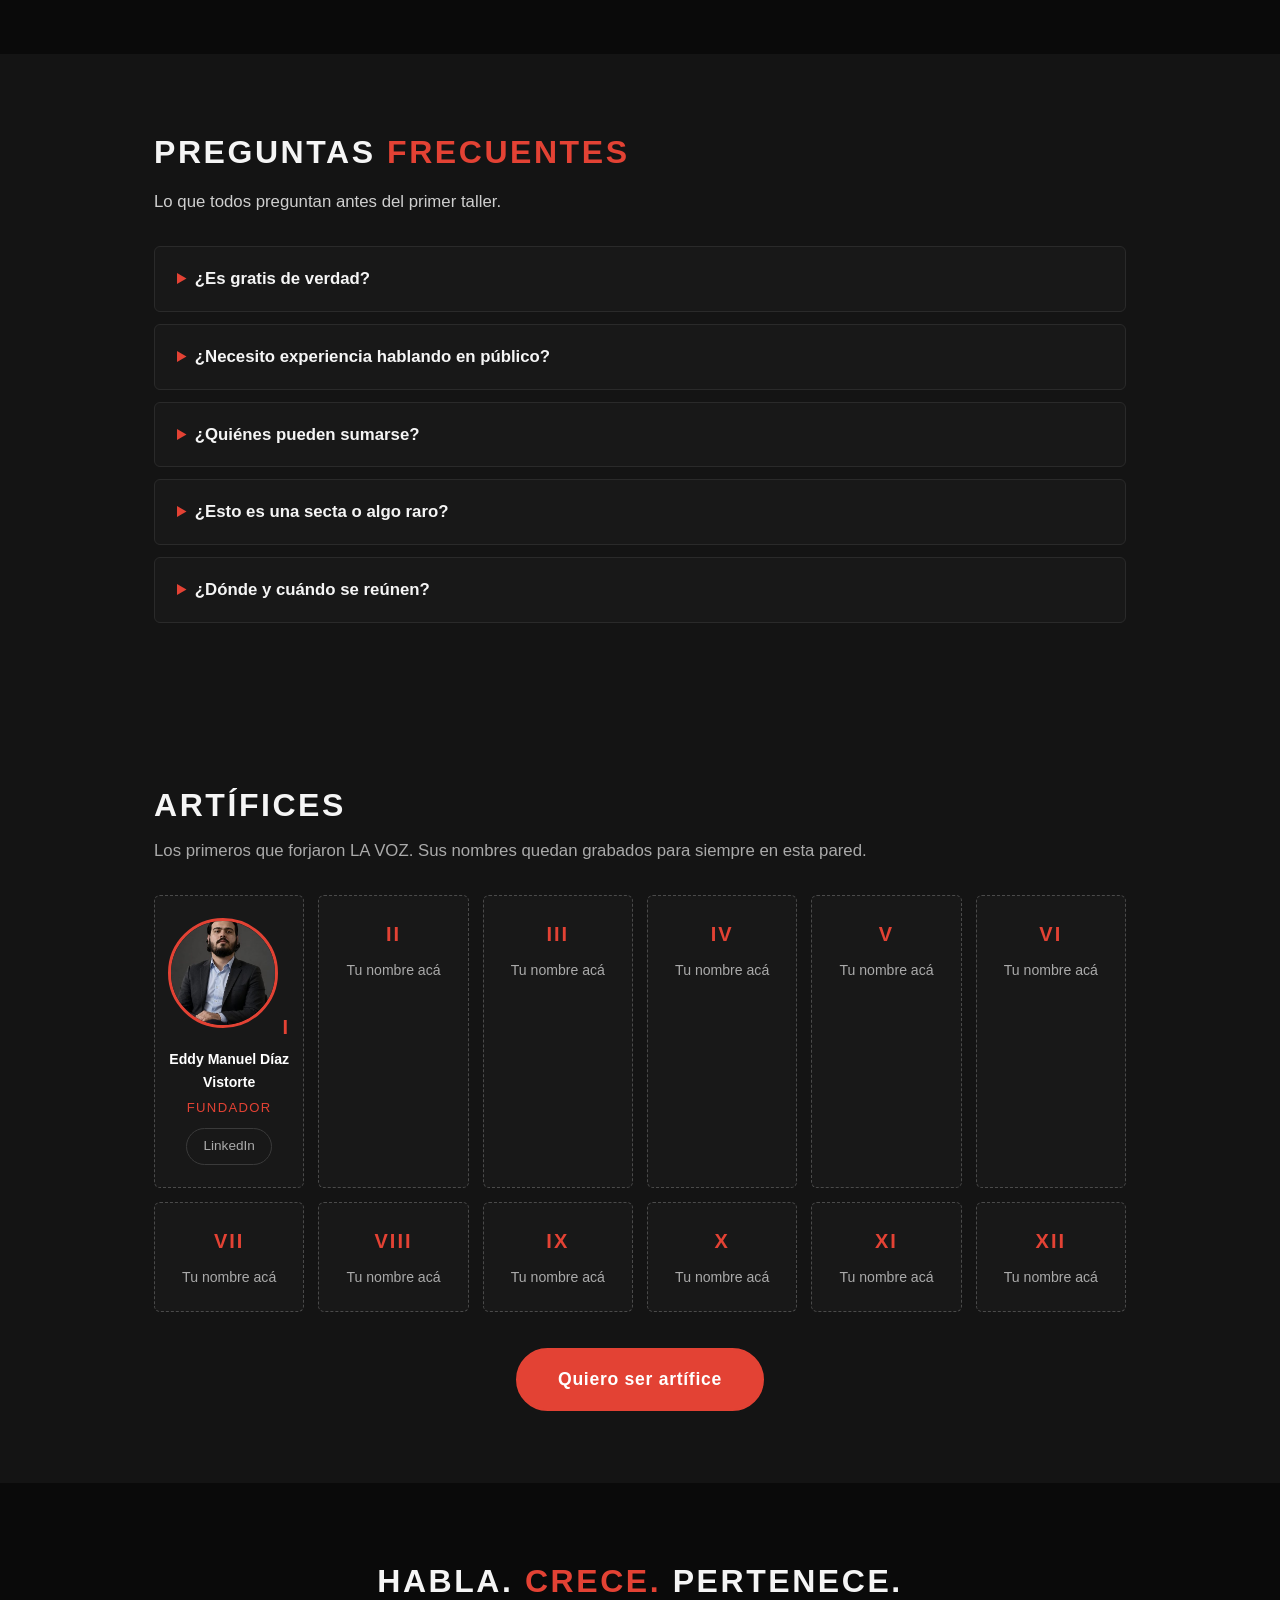
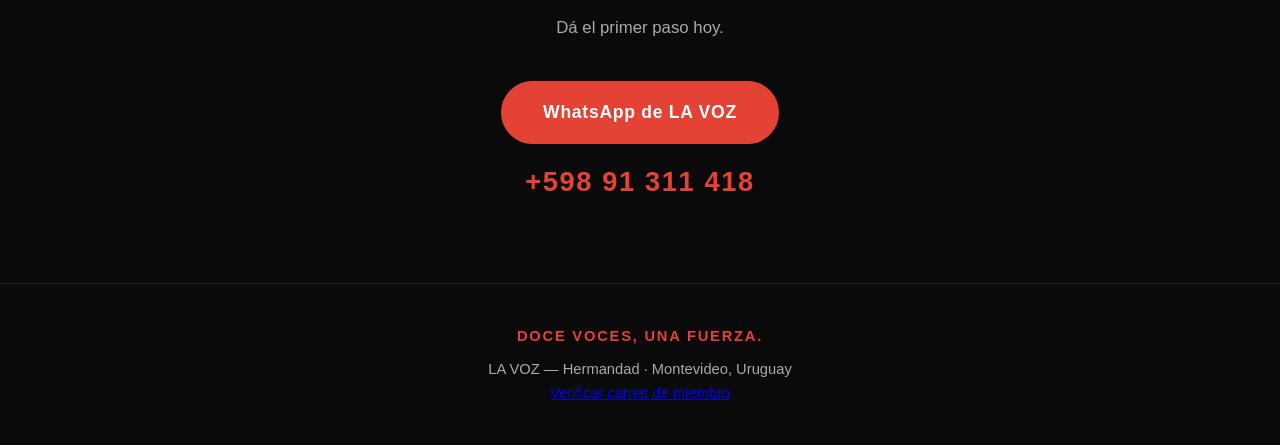
==== commit 4ffc56f4: "Add files via upload" ====
--- a/index.html
+++ b/index.html
@@ -63,6 +63,11 @@
   .fslot{background:var(--card);border:1px dashed #4a4a4a;border-radius:6px;padding:22px 10px;text-align:center}
   .fslot span{color:var(--red);font-weight:800;font-size:1.25rem;letter-spacing:.1em}
   .fslot p{color:var(--gray);font-size:.88rem;margin-top:8px}
+  .fslot img{width:110px;height:110px;border-radius:50%;object-fit:cover;border:3px solid var(--red);margin-bottom:6px}
+  .fslot .fname{color:#fff;font-weight:700;margin-top:4px}
+  .fslot .frole{color:var(--red);font-size:.82rem;letter-spacing:.1em;margin-top:2px}
+  .lilink{display:inline-block;margin-top:10px;font-size:.85rem;color:var(--gray);border:1px solid #3a3a3a;border-radius:20px;padding:6px 16px;text-decoration:none}
+  .lilink:hover{border-color:var(--red);color:#fff}
   .manifiesto{max-width:780px;margin:0 auto;text-align:center}
   .manifiesto p{font-size:1.3rem;color:#DDD;margin:16px 0;font-style:italic}
   .manifiesto strong{color:var(--red);font-style:normal}
@@ -208,6 +213,34 @@
   </div>
 </section>
 
+<section class="alt" id="artifices">
+  <div class="wrap">
+    <h2>ARTÍFICES</h2>
+    <p class="sub">Los primeros que forjaron LA VOZ. Sus nombres quedan grabados para siempre en esta pared.</p>
+    <div class="founders">
+      <div class="fslot">
+        <img src="[data-uri]" alt="Eddy Manuel Díaz Vistorte">
+        <span>I</span>
+        <p class="fname">Eddy Manuel Díaz Vistorte</p>
+        <p class="frole">FUNDADOR</p>
+        <a class="lilink" href="https://www.linkedin.com/in/eddy-manuel-d%C3%ADaz-vistorte-811ab2272/">LinkedIn</a>
+      </div>
+      <div class="fslot"><span>II</span><p>Tu nombre acá</p></div>
+      <div class="fslot"><span>III</span><p>Tu nombre acá</p></div>
+      <div class="fslot"><span>IV</span><p>Tu nombre acá</p></div>
+      <div class="fslot"><span>V</span><p>Tu nombre acá</p></div>
+      <div class="fslot"><span>VI</span><p>Tu nombre acá</p></div>
+      <div class="fslot"><span>VII</span><p>Tu nombre acá</p></div>
+      <div class="fslot"><span>VIII</span><p>Tu nombre acá</p></div>
+      <div class="fslot"><span>IX</span><p>Tu nombre acá</p></div>
+      <div class="fslot"><span>X</span><p>Tu nombre acá</p></div>
+      <div class="fslot"><span>XI</span><p>Tu nombre acá</p></div>
+      <div class="fslot"><span>XII</span><p>Tu nombre acá</p></div>
+    </div>
+    <div style="text-align:center;margin-top:26px"><a class="btn" href="https://docs.google.com/forms/d/e/1FAIpQLSfgUKeSpKuz0npDXgJAOf-cOfyzeiMaubLZ_nwHy2I2EFGEtA/viewform">Quiero ser artífice</a></div>
+  </div>
+</section>
+
 <section class="contact" id="contacto">
   <div class="wrap">
     <h2>HABLA. <span class="accent">CRECE.</span> PERTENECE.</h2>
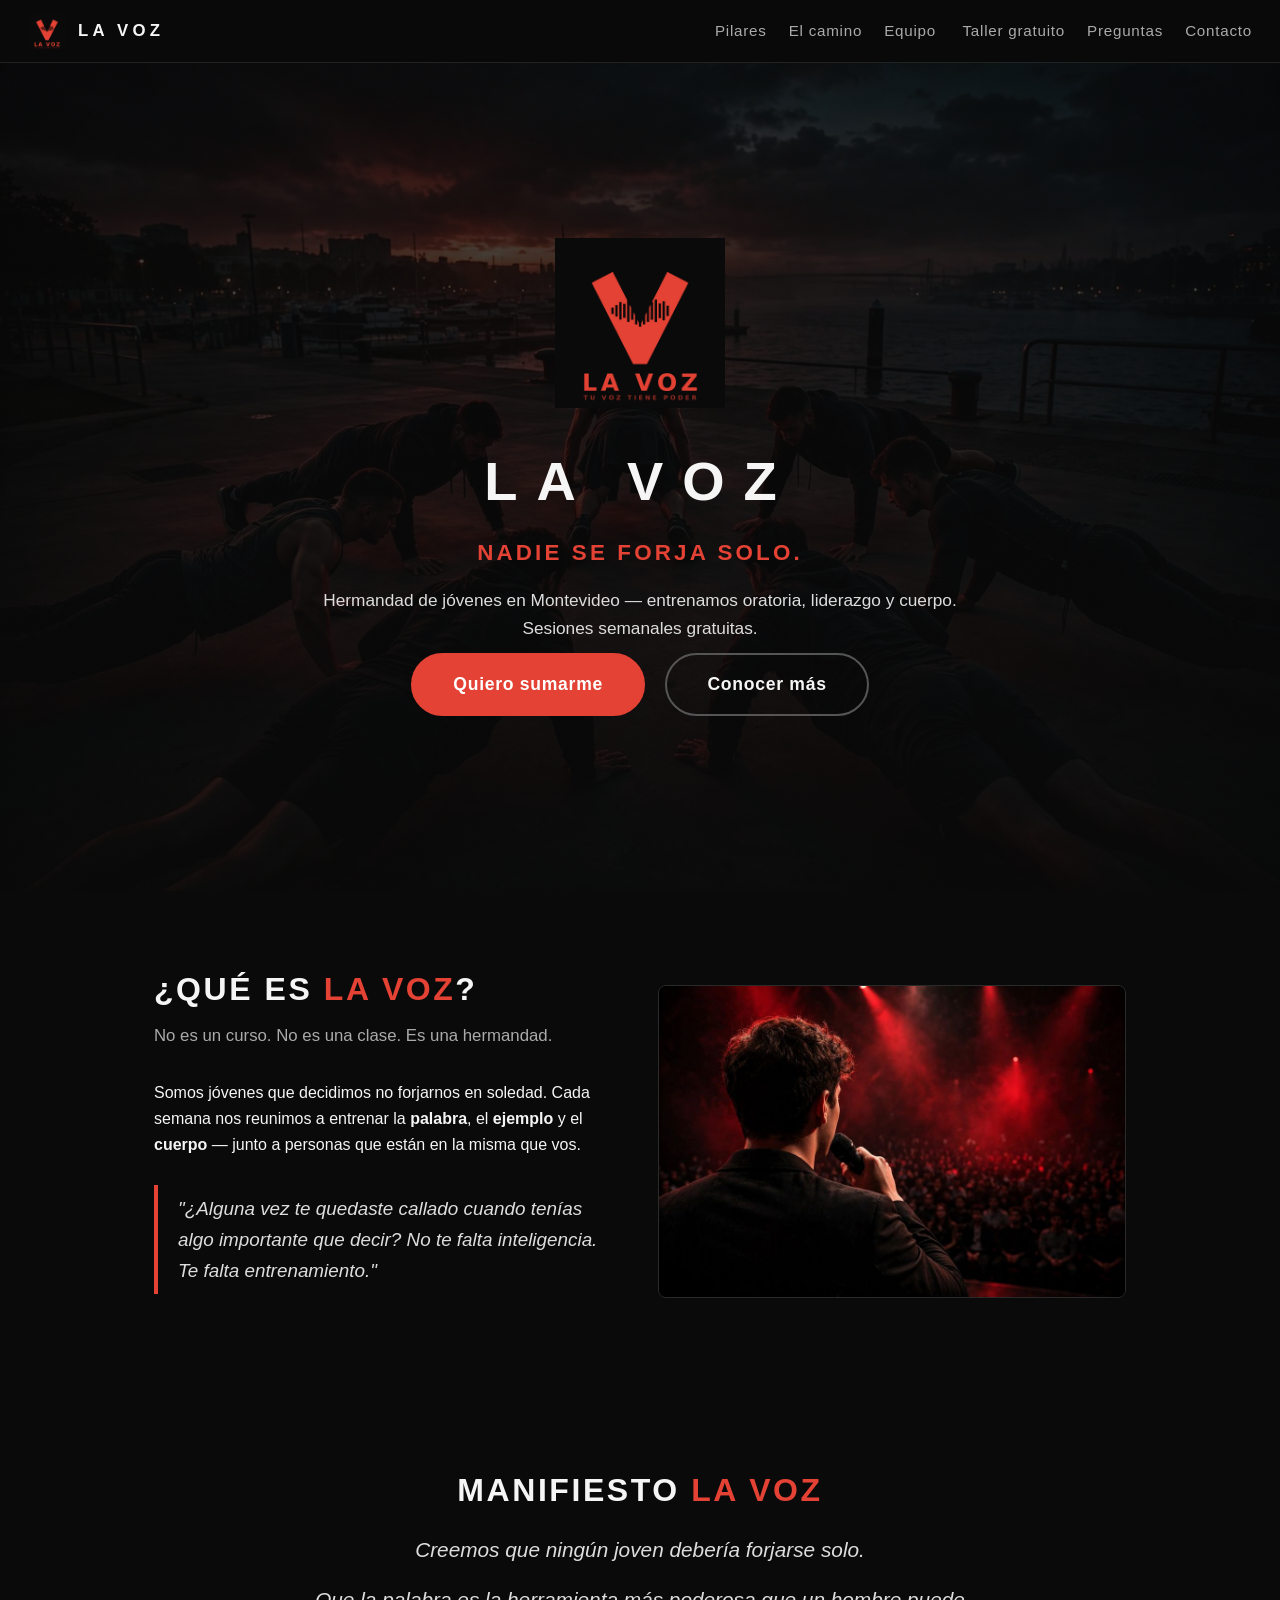
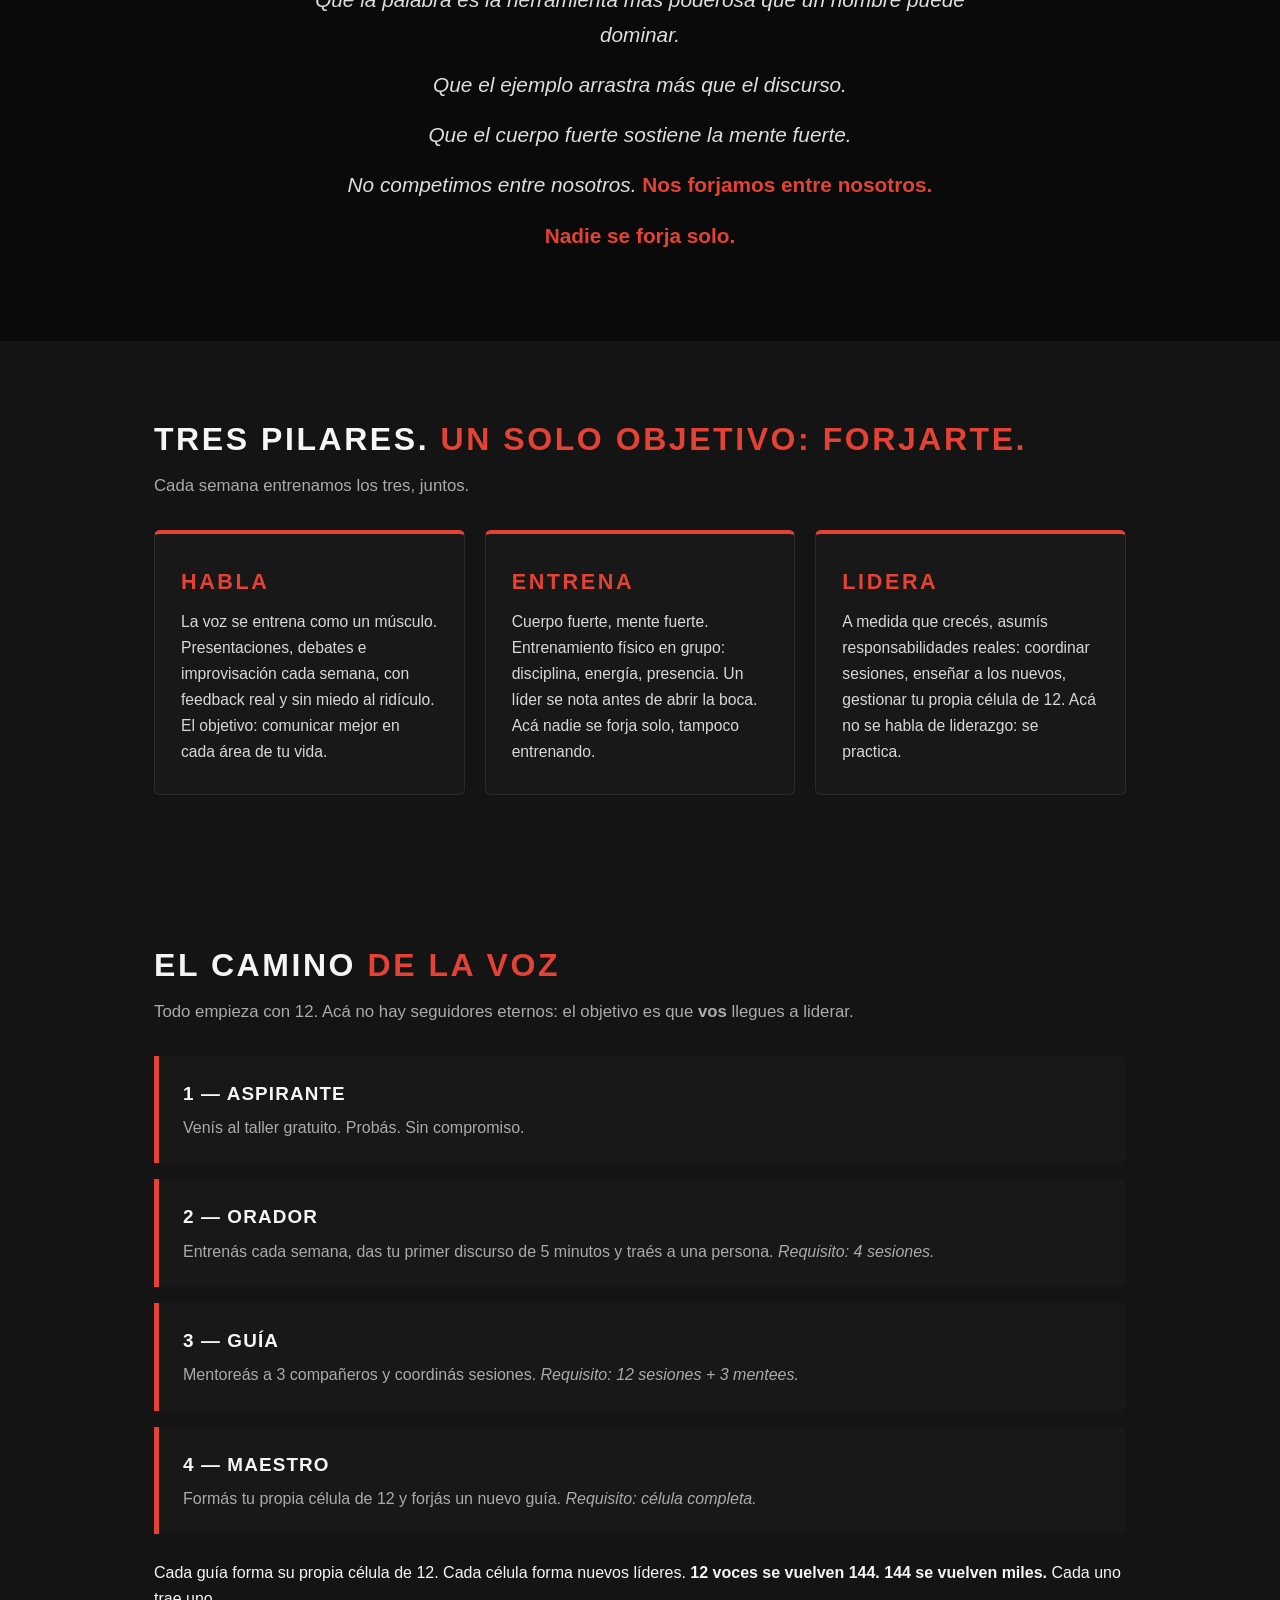
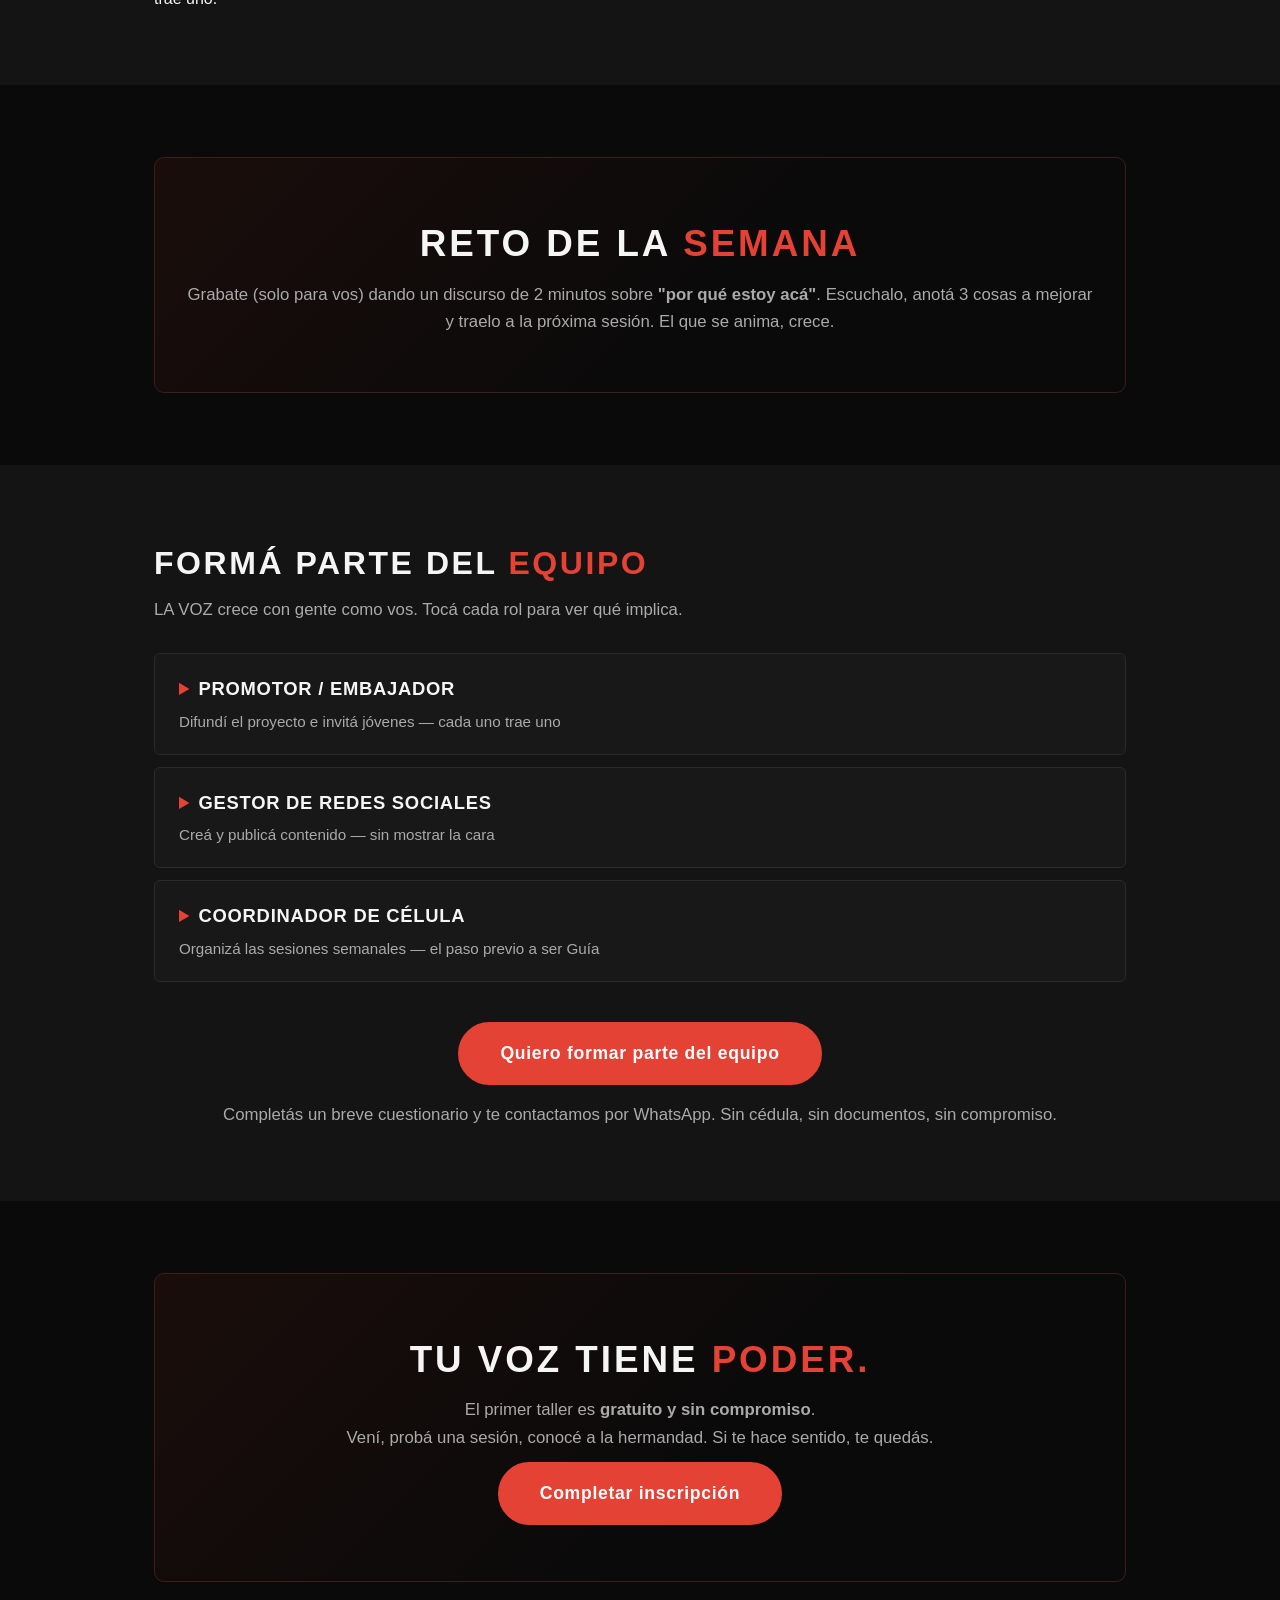
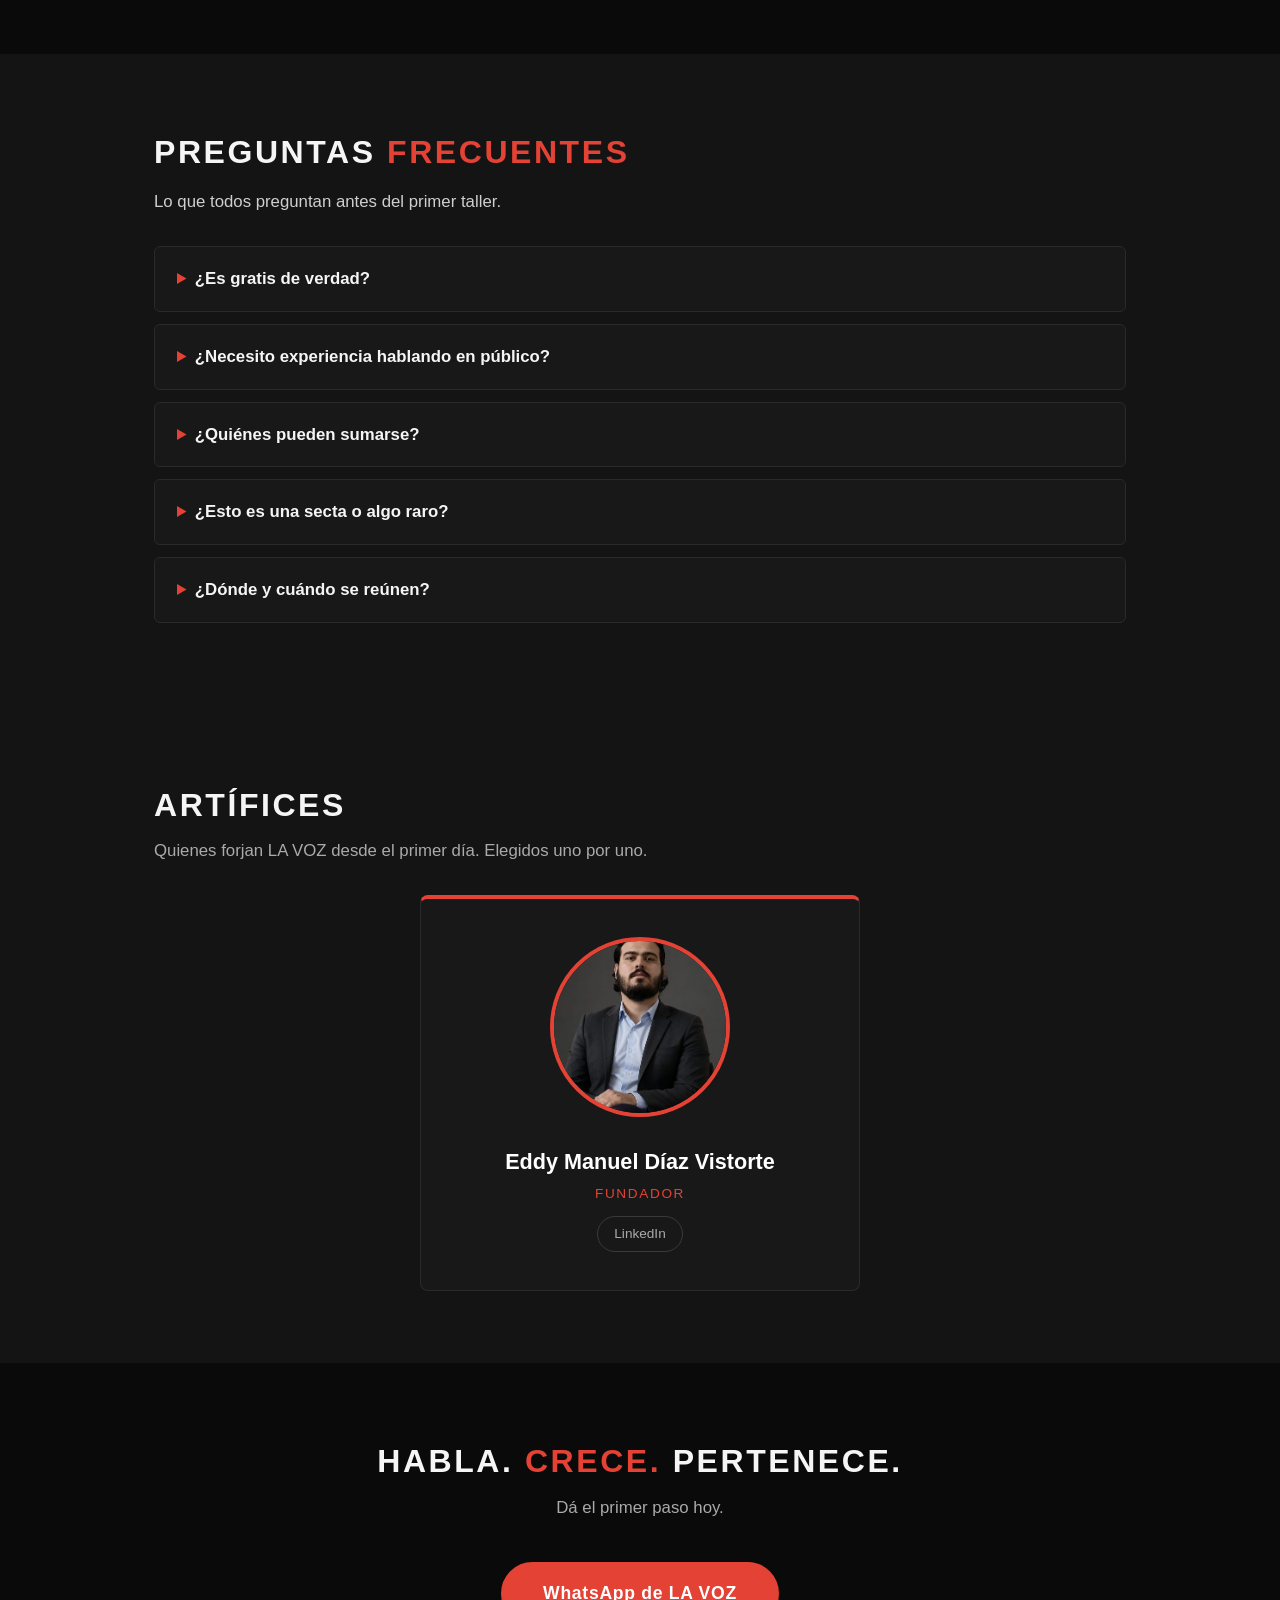
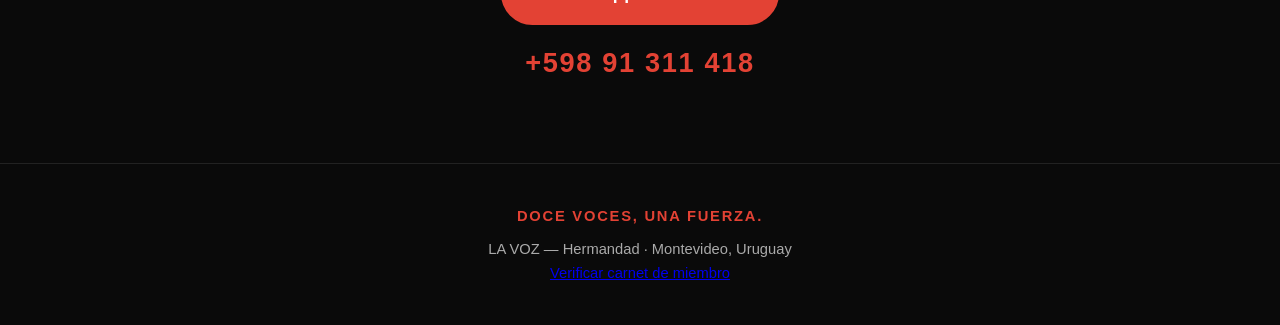
==== commit 06324941: "Simplify ARTIFICEs section to single founder spotlight" ====
--- a/index.html
+++ b/index.html
@@ -63,9 +63,10 @@
   .fslot{background:var(--card);border:1px dashed #4a4a4a;border-radius:6px;padding:22px 10px;text-align:center}
   .fslot span{color:var(--red);font-weight:800;font-size:1.25rem;letter-spacing:.1em}
   .fslot p{color:var(--gray);font-size:.88rem;margin-top:8px}
-  .fslot img{width:110px;height:110px;border-radius:50%;object-fit:cover;border:3px solid var(--red);margin-bottom:6px}
-  .fslot .fname{color:#fff;font-weight:700;margin-top:4px}
-  .fslot .frole{color:var(--red);font-size:.82rem;letter-spacing:.1em;margin-top:2px}
+  .artifice-spot{max-width:440px;margin:12px auto 0;text-align:center;background:var(--card);border:1px solid #2a2a2a;border-top:4px solid var(--red);border-radius:8px;padding:38px 24px}
+  .artifice-spot img{width:180px;height:180px;border-radius:50%;object-fit:cover;border:4px solid var(--red)}
+  .artifice-spot .fname{color:#fff;font-weight:800;font-size:1.35rem;margin:18px 0 4px}
+  .artifice-spot .frole{color:var(--red);font-size:.85rem;letter-spacing:.12em}
   .lilink{display:inline-block;margin-top:10px;font-size:.85rem;color:var(--gray);border:1px solid #3a3a3a;border-radius:20px;padding:6px 16px;text-decoration:none}
   .lilink:hover{border-color:var(--red);color:#fff}
   .manifiesto{max-width:780px;margin:0 auto;text-align:center}
@@ -216,28 +217,13 @@
 <section class="alt" id="artifices">
   <div class="wrap">
     <h2>ARTÍFICES</h2>
-    <p class="sub">Los primeros que forjaron LA VOZ. Sus nombres quedan grabados para siempre en esta pared.</p>
-    <div class="founders">
-      <div class="fslot">
-        <img src="[data-uri]" alt="Eddy Manuel Díaz Vistorte">
-        <span>I</span>
-        <p class="fname">Eddy Manuel Díaz Vistorte</p>
-        <p class="frole">FUNDADOR</p>
-        <a class="lilink" href="https://www.linkedin.com/in/eddy-manuel-d%C3%ADaz-vistorte-811ab2272/">LinkedIn</a>
-      </div>
-      <div class="fslot"><span>II</span><p>Tu nombre acá</p></div>
-      <div class="fslot"><span>III</span><p>Tu nombre acá</p></div>
-      <div class="fslot"><span>IV</span><p>Tu nombre acá</p></div>
-      <div class="fslot"><span>V</span><p>Tu nombre acá</p></div>
-      <div class="fslot"><span>VI</span><p>Tu nombre acá</p></div>
-      <div class="fslot"><span>VII</span><p>Tu nombre acá</p></div>
-      <div class="fslot"><span>VIII</span><p>Tu nombre acá</p></div>
-      <div class="fslot"><span>IX</span><p>Tu nombre acá</p></div>
-      <div class="fslot"><span>X</span><p>Tu nombre acá</p></div>
-      <div class="fslot"><span>XI</span><p>Tu nombre acá</p></div>
-      <div class="fslot"><span>XII</span><p>Tu nombre acá</p></div>
-    </div>
-    <div style="text-align:center;margin-top:26px"><a class="btn" href="https://docs.google.com/forms/d/e/1FAIpQLSfgUKeSpKuz0npDXgJAOf-cOfyzeiMaubLZ_nwHy2I2EFGEtA/viewform">Quiero ser artífice</a></div>
+    <p class="sub">Quienes forjan LA VOZ desde el primer día. Elegidos uno por uno.</p>
+    <div class="artifice-spot">
+      <img src="[data-uri]" alt="Eddy Manuel Díaz Vistorte">
+      <p class="fname">Eddy Manuel Díaz Vistorte</p>
+      <p class="frole">FUNDADOR</p>
+      <a class="lilink" href="https://www.linkedin.com/in/eddy-manuel-d%C3%ADaz-vistorte-811ab2272/">LinkedIn</a>
+    </div>
   </div>
 </section>
 
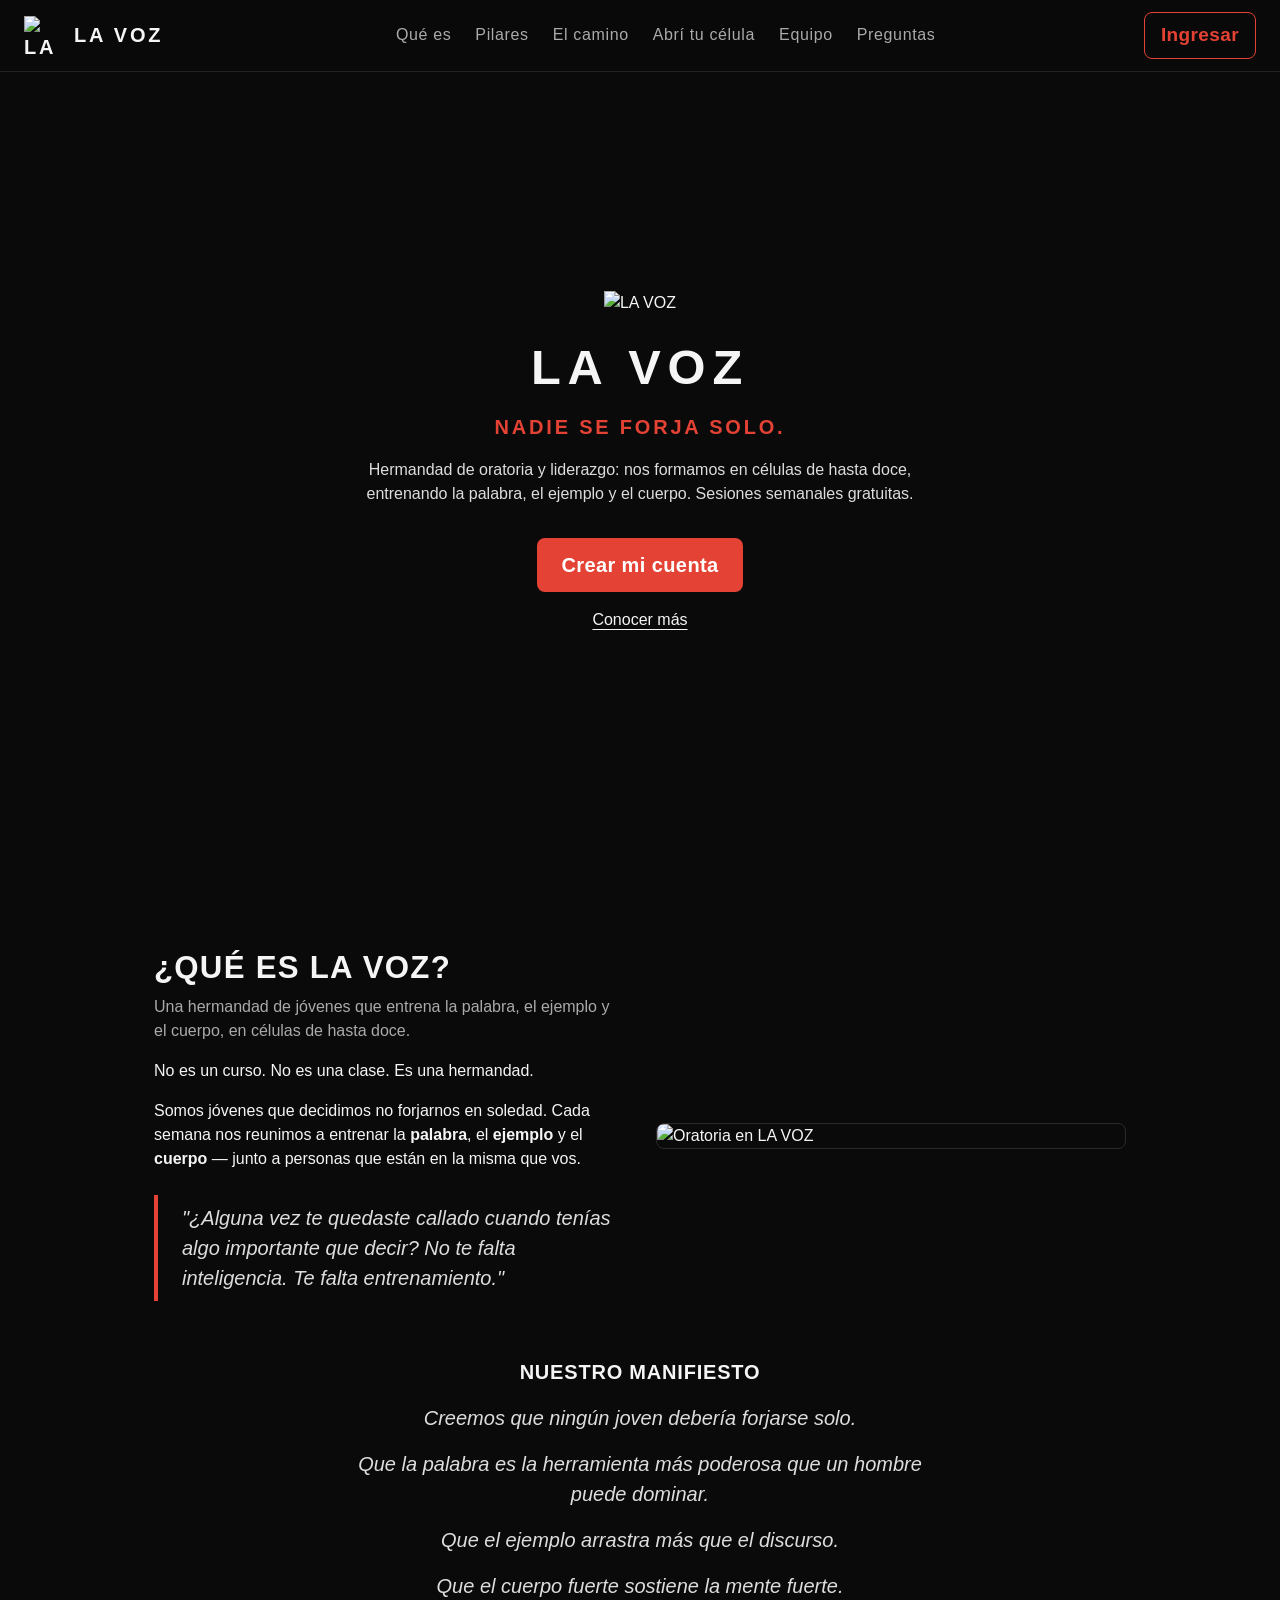
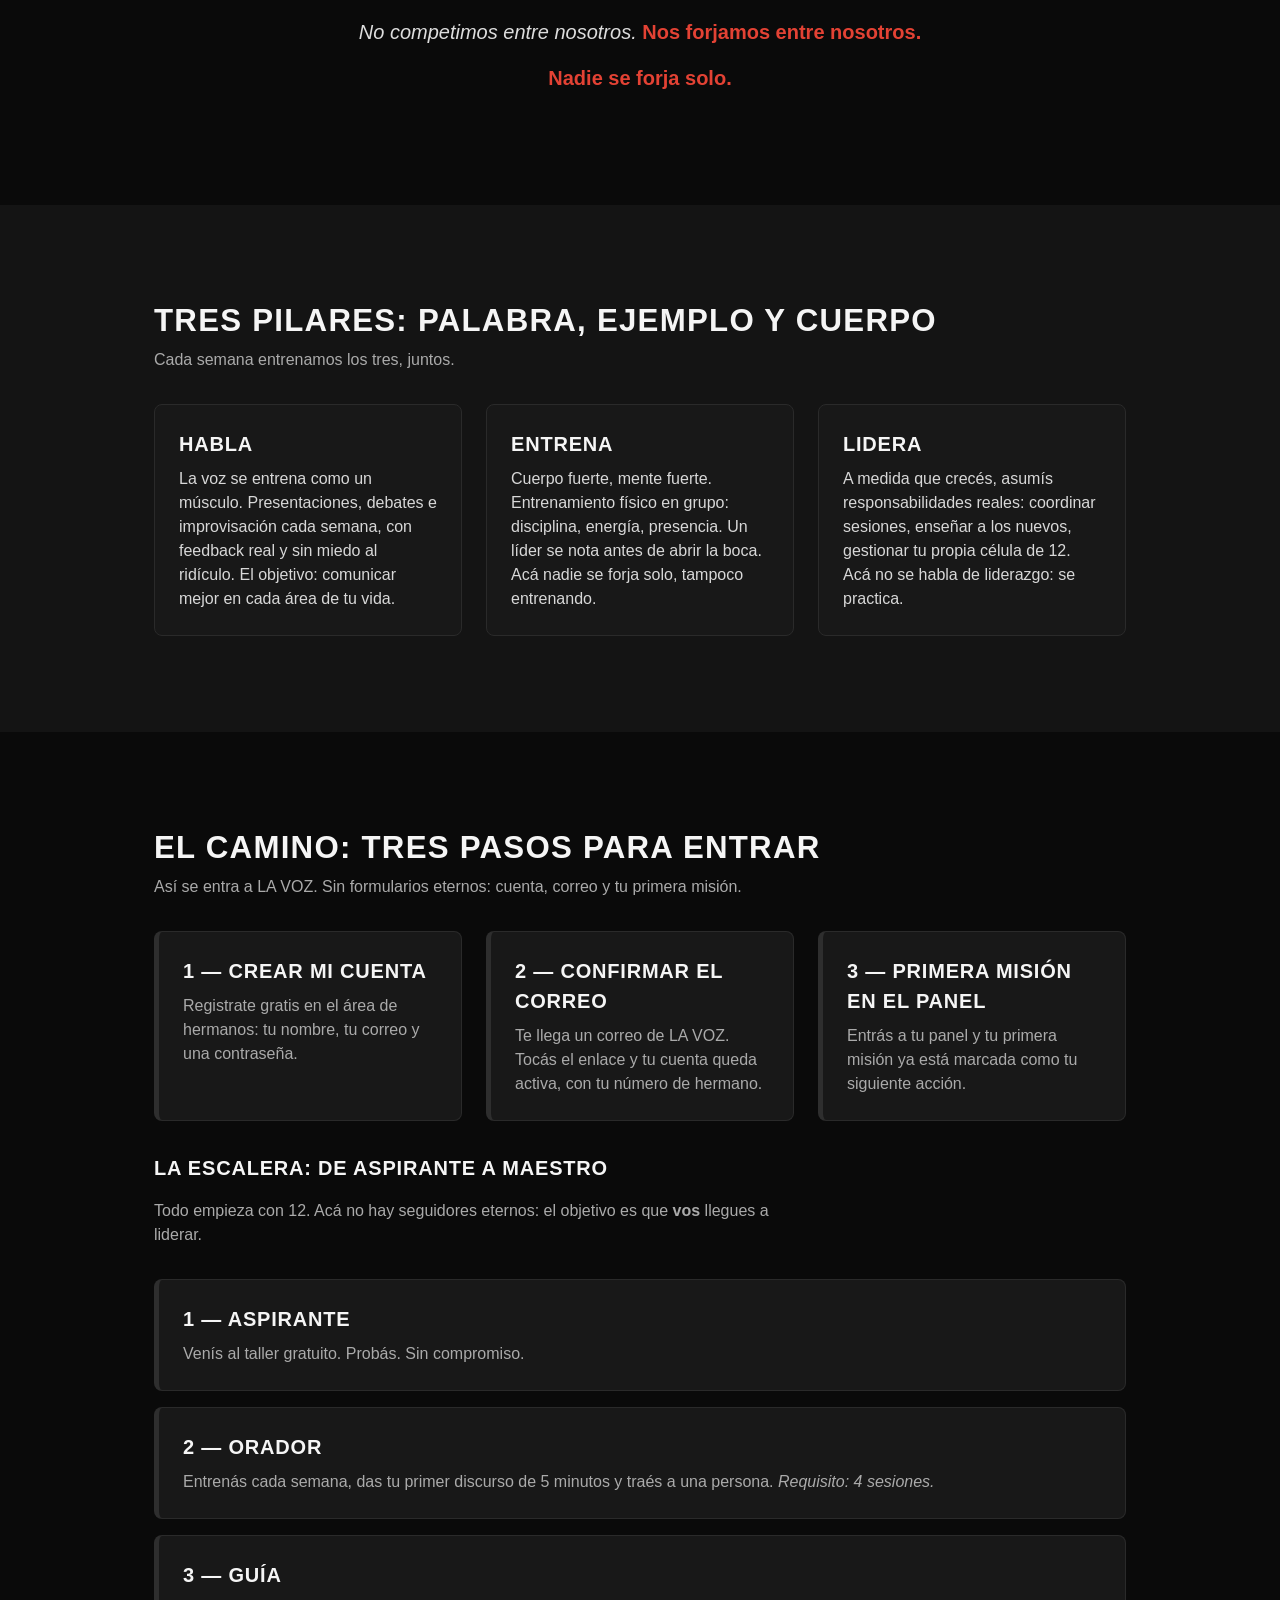
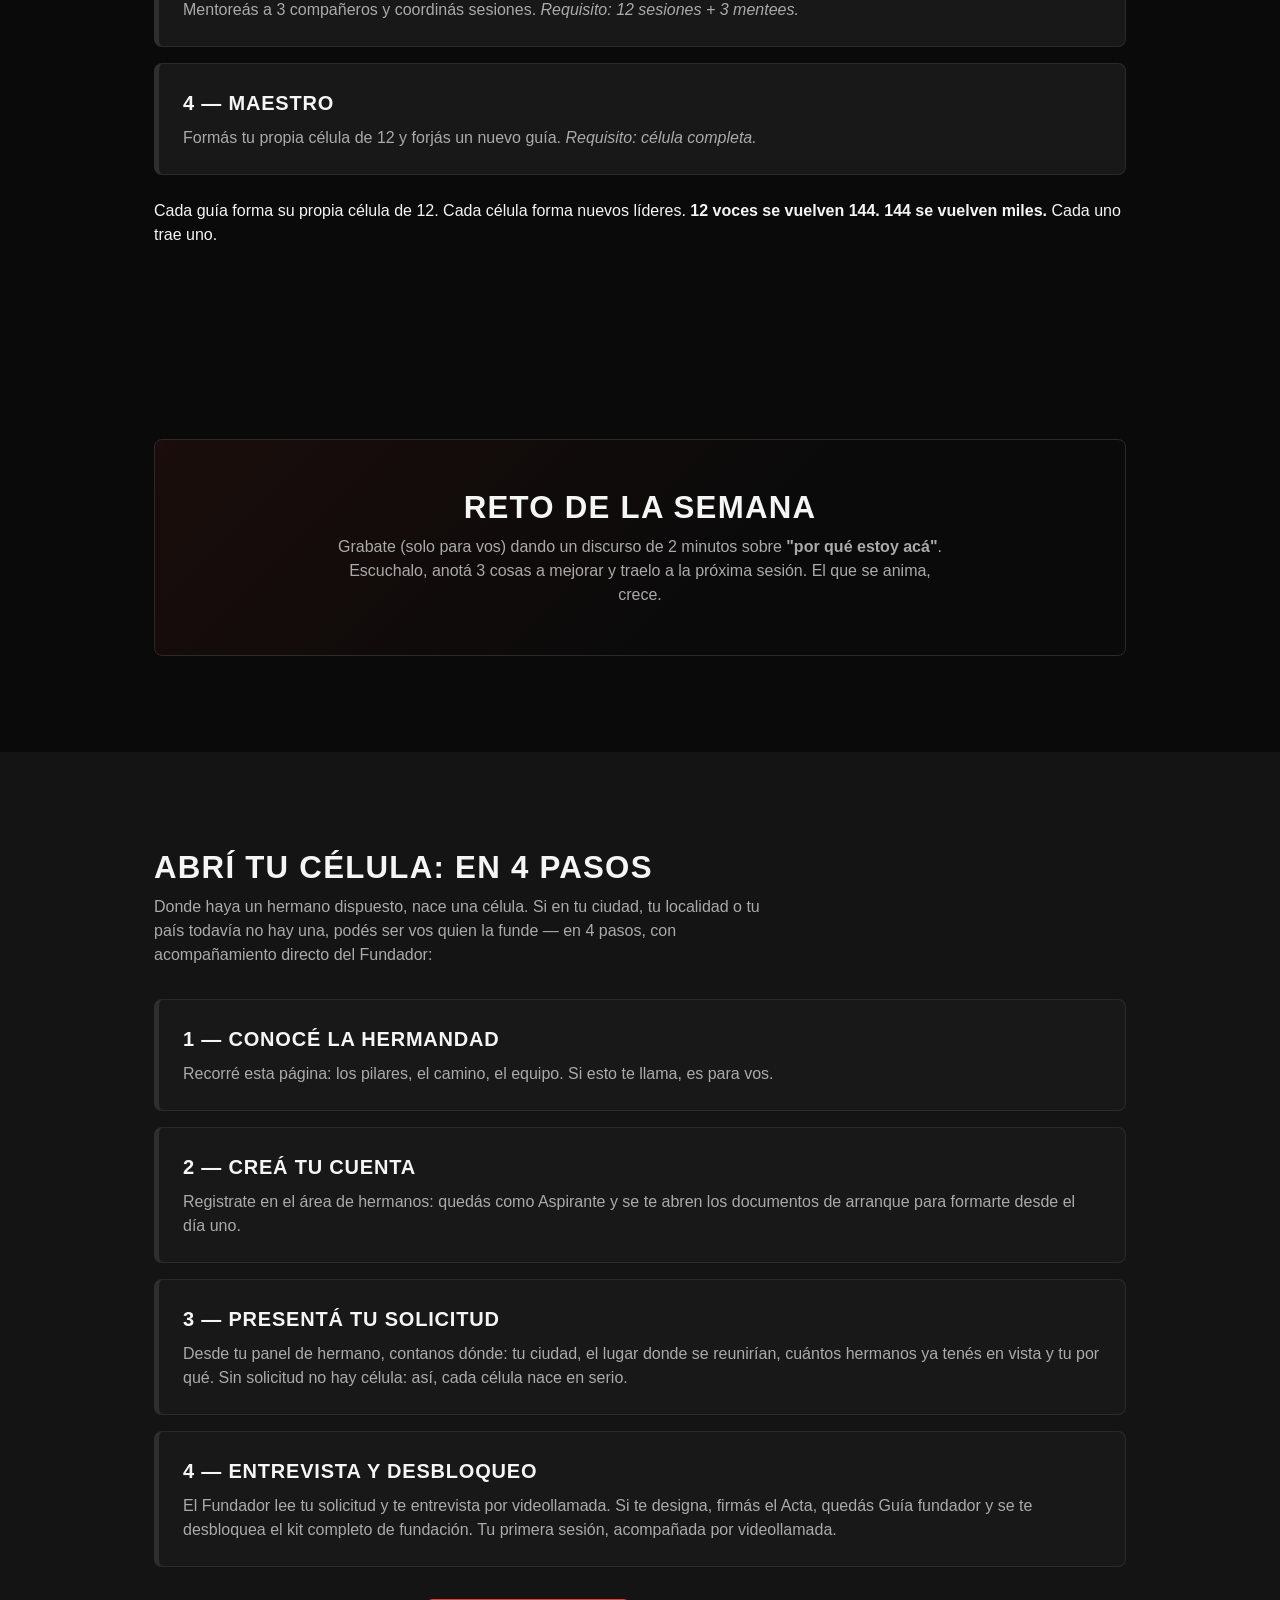
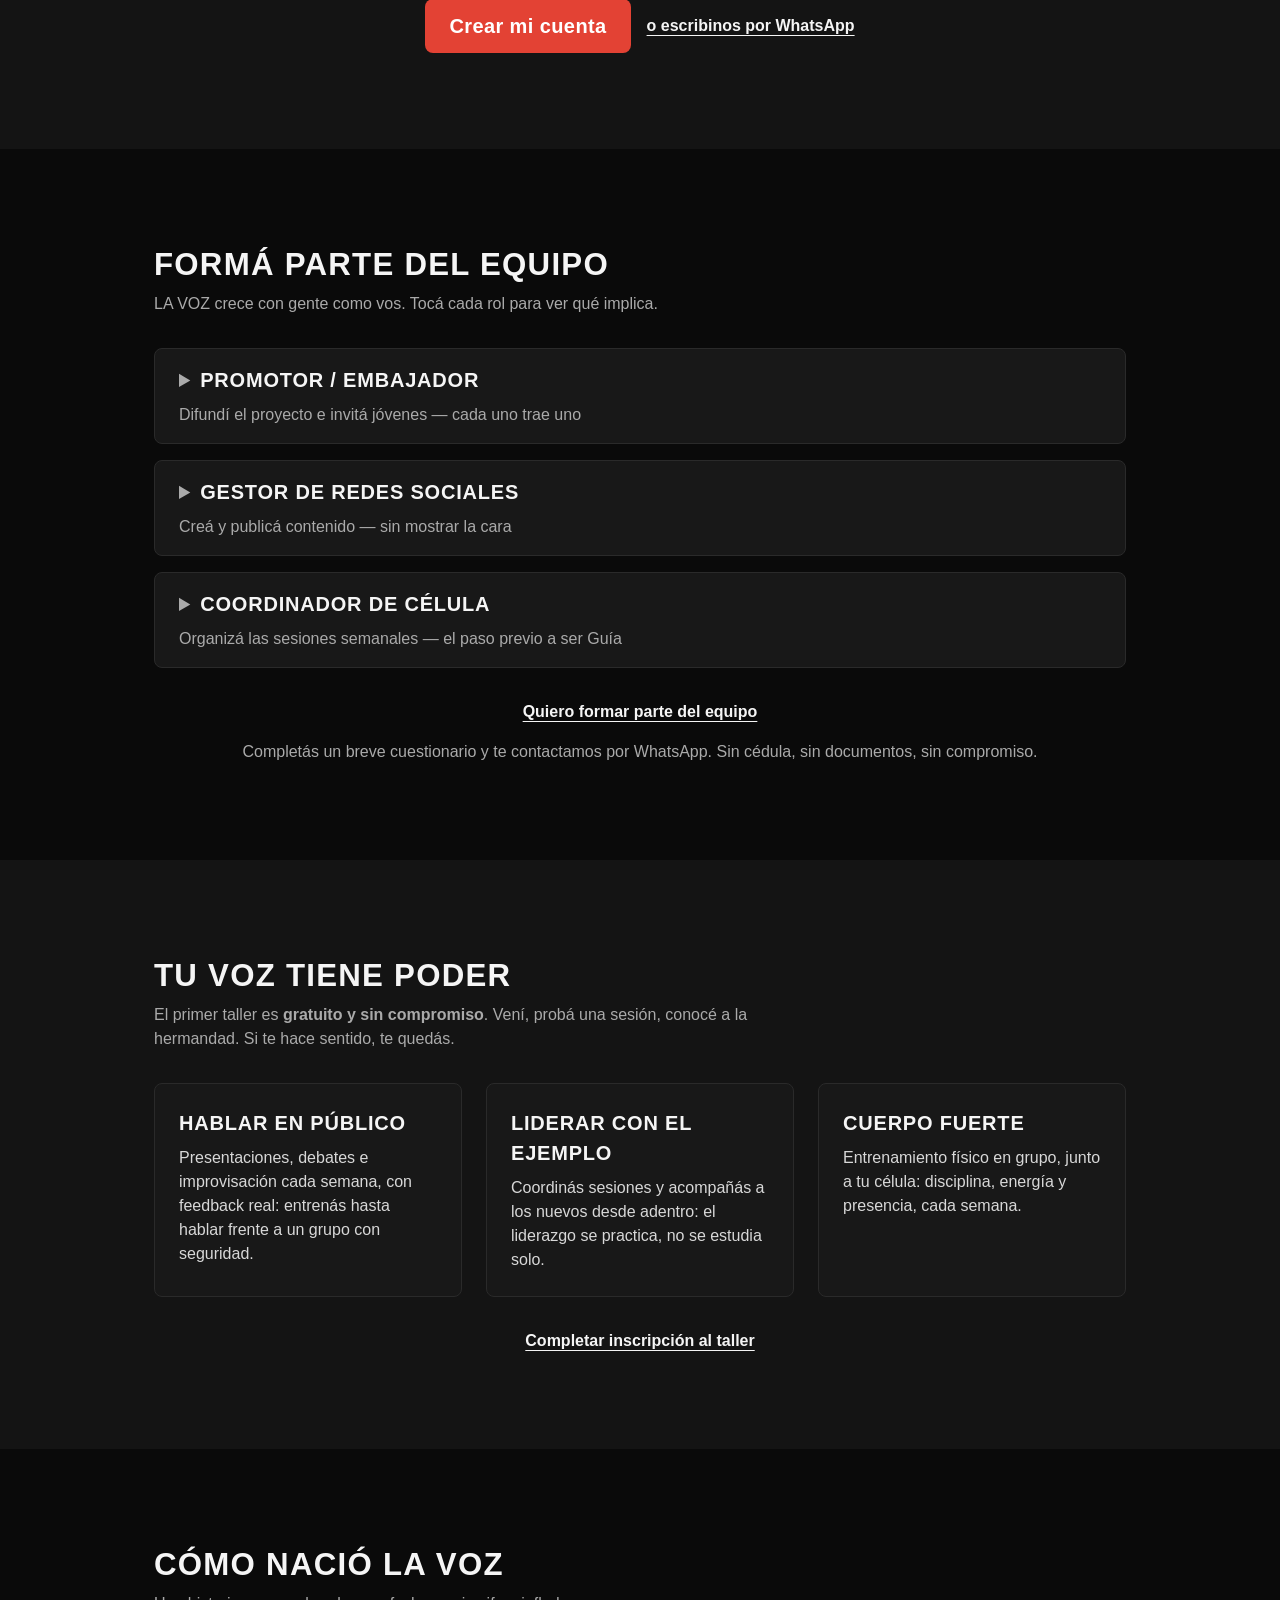
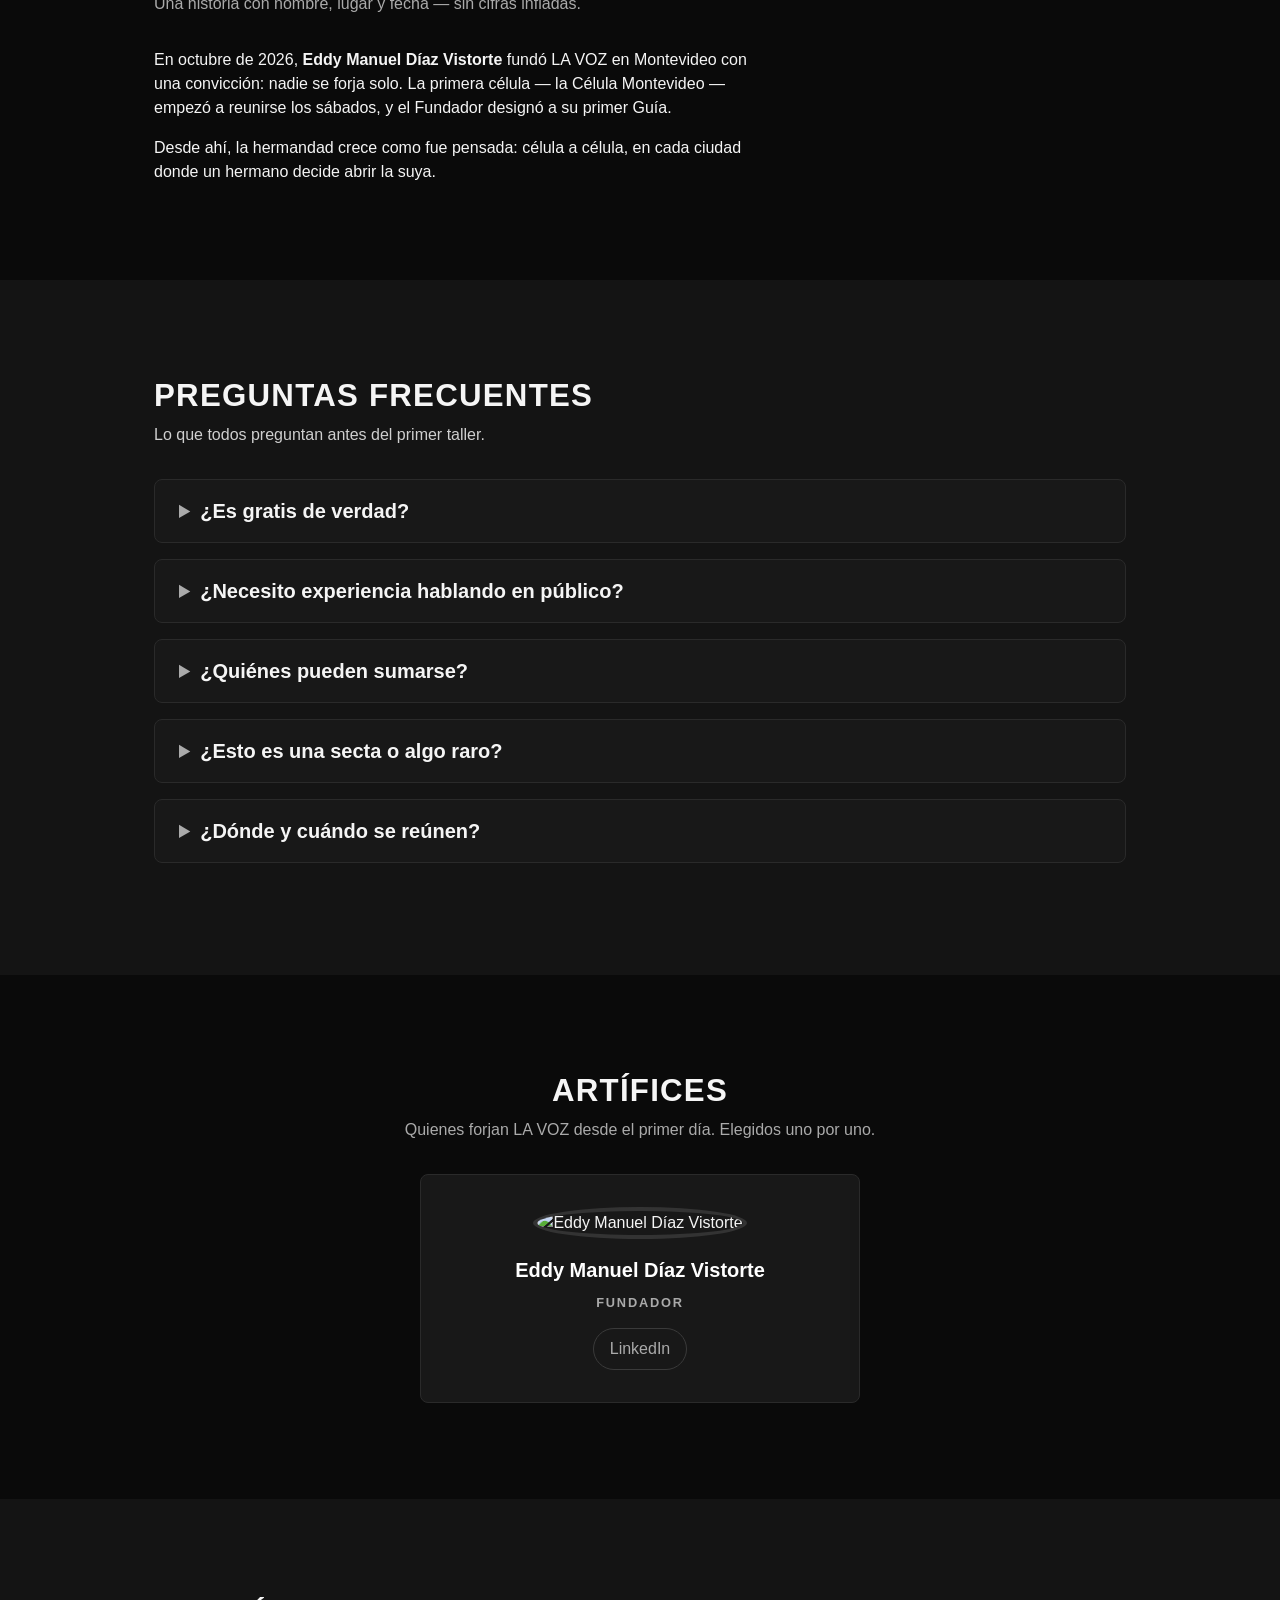
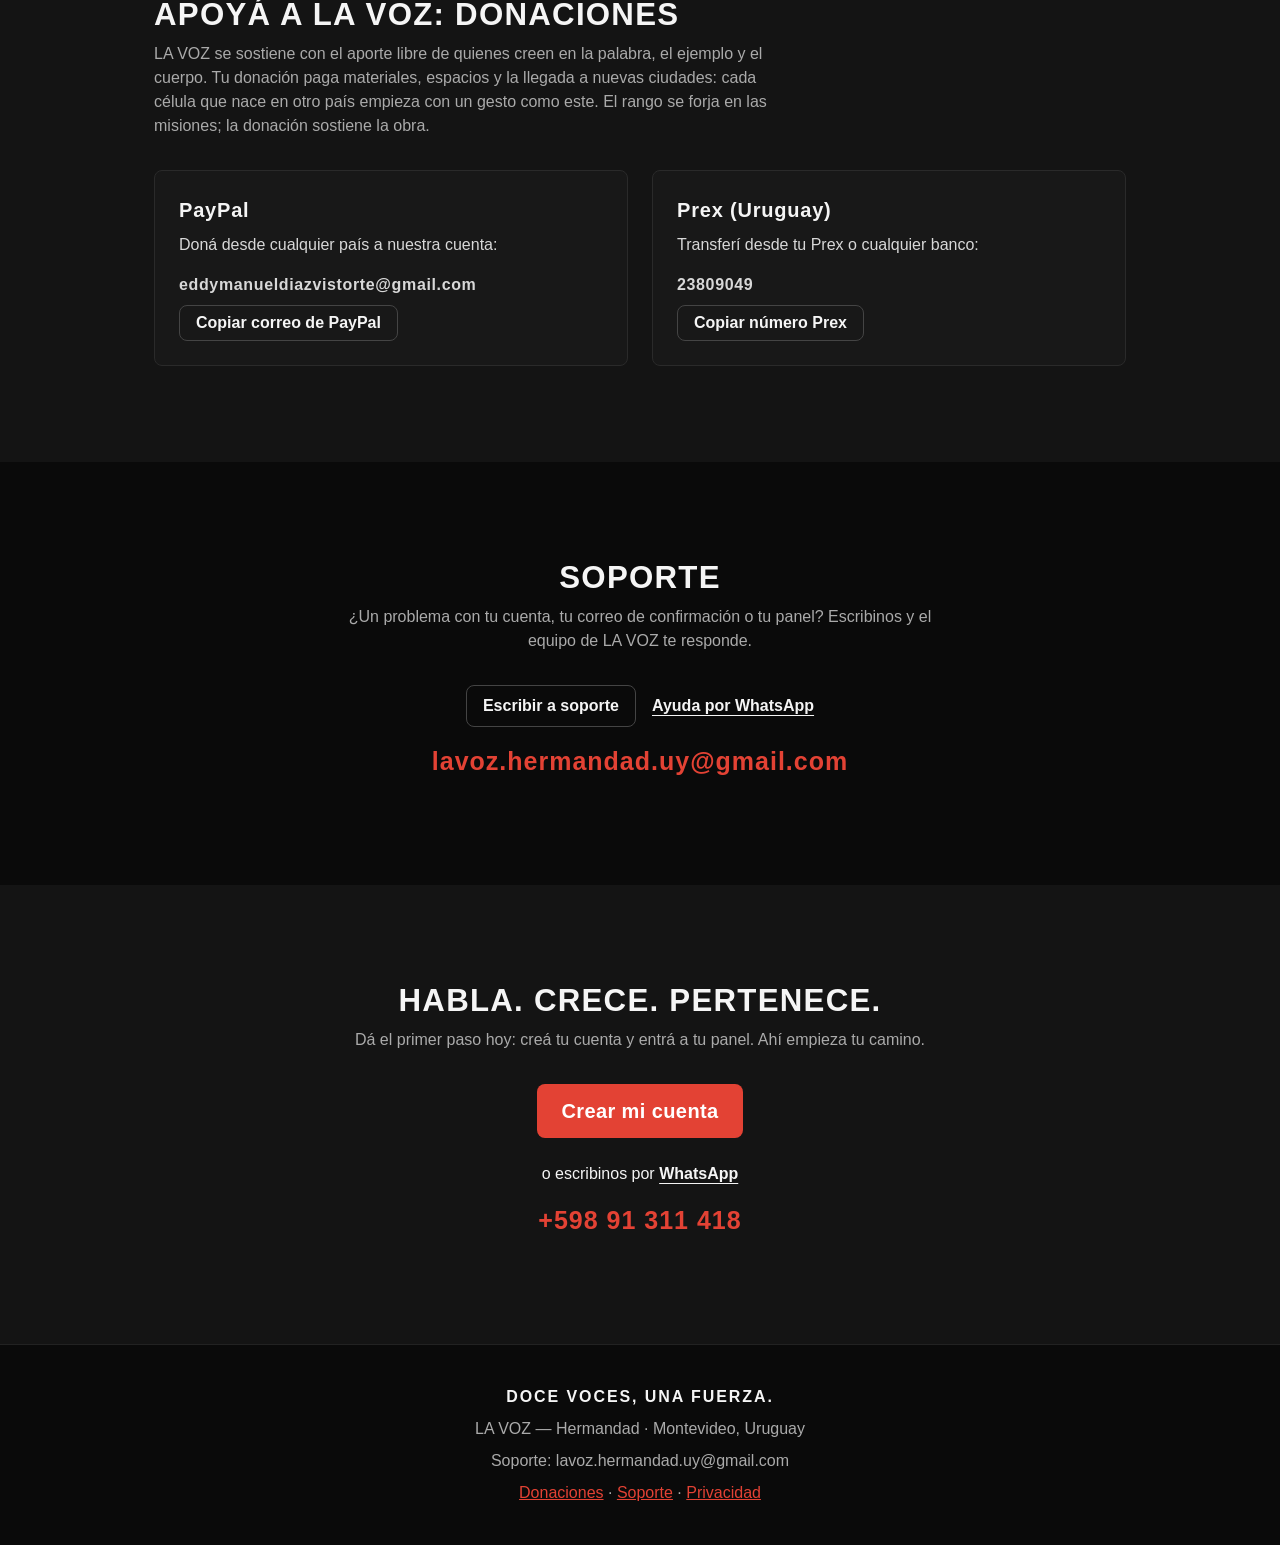
==== commit 139206c3: "Add files via upload" ====
--- a/index.html
+++ b/index.html
@@ -3,120 +3,166 @@
 <head>
 <meta charset="UTF-8">
 <meta name="viewport" content="width=device-width, initial-scale=1.0">
-<title>LA VOZ — Hermandad | Nadie se forja solo</title>
-<meta name="description" content="LA VOZ es una hermandad de jóvenes en Montevideo. Entrenamos oratoria, liderazgo y cuerpo. Sesiones semanales gratuitas. Nadie se forja solo.">
+<meta http-equiv="Content-Security-Policy" content="default-src 'self'; script-src 'self' 'sha256-WOBQ89dEXD/zgpCbeDQbBpbpL9jNnc9H+TS4iHcE82g='; style-src 'self' 'unsafe-inline' https://fonts.googleapis.com; font-src 'self' https://fonts.gstatic.com; img-src 'self' data: blob:; media-src 'self' blob: https://kgphnxetehgtlrjyvhmg.supabase.co; connect-src 'self' https://kgphnxetehgtlrjyvhmg.supabase.co wss://kgphnxetehgtlrjyvhmg.supabase.co https://api.pwnedpasswords.com; object-src 'none'; base-uri 'self'">
+<title>LA VOZ — Hermandad de oratoria y liderazgo | Nadie se forja solo</title>
+<meta name="description" content="Hermandad de oratoria y liderazgo para jóvenes: células de hasta 12 que entrenan palabra, ejemplo y cuerpo. Sesiones semanales gratuitas. Nadie se forja solo.">
+<link rel="icon" href="favicon.ico" sizes="any">
+<link rel="icon" type="image/png" sizes="512x512" href="favicon-512.png">
+<link rel="icon" type="image/png" sizes="192x192" href="favicon-192.png">
+<link rel="apple-touch-icon" sizes="180x180" href="apple-touch-icon.png">
+<meta name="theme-color" content="#0A0A0A">
+<meta property="og:type" content="website">
+<meta property="og:title" content="LA VOZ — Hermandad de oratoria y liderazgo | Nadie se forja solo">
+<meta property="og:description" content="Hermandad de oratoria y liderazgo para jóvenes: células de hasta 12 que entrenan palabra, ejemplo y cuerpo. Sesiones semanales gratuitas. Nadie se forja solo.">
+<meta property="og:image" content="https://lavoz-hermandad.github.io/og-image.png">
+<meta name="twitter:card" content="summary_large_image">
+<meta name="twitter:image" content="https://lavoz-hermandad.github.io/og-image.png">
 <style>
-  :root{--black:#0A0A0A;--red:#E34234;--white:#F5F5F5;--gray:#AAAAAA;--dark:#141414;--card:#181818}
+  /* Rediseño Tribunal N.º 3: misma escala cerrada que estilos.css
+     (base 16 px, ratio 1.25; espaciados múltiplos de 8; ritmo 24 px).
+     Token .btn idéntico al de estilos.css. Bermellón reservado al CTA
+     primario y a un acento por pantalla. */
+  :root{--black:#0A0A0A;--red:#E34234;--white:#F5F5F5;--gray:#AAAAAA;--dark:#141414;--card:#181818;--line:#2A2A2A}
   *{margin:0;padding:0;box-sizing:border-box}
   html{scroll-behavior:smooth}
-  body{background:var(--black);color:var(--white);font-family:'Segoe UI',Arial,Helvetica,sans-serif;line-height:1.65}
+  body{background:var(--black);color:var(--white);font-family:'Segoe UI',Arial,Helvetica,sans-serif;font-size:16px;line-height:1.5}
+  a:focus-visible,.btn:focus-visible,summary:focus-visible,button:focus-visible{outline:1px solid var(--red);outline-offset:2px}
   nav{position:sticky;top:0;z-index:50;background:rgba(10,10,10,.94);border-bottom:1px solid #222;
-      display:flex;align-items:center;justify-content:space-between;padding:12px 28px}
-  nav .brand{display:flex;align-items:center;gap:12px;font-weight:800;letter-spacing:.25em;font-size:1.05rem}
+      display:flex;align-items:center;justify-content:space-between;flex-wrap:wrap;padding:12px 24px}
+  nav .brand{display:flex;align-items:center;gap:12px;font-weight:800;letter-spacing:.14em;font-size:1.25rem}
   nav .brand img{width:38px;height:38px}
-  nav .links a{color:var(--gray);text-decoration:none;margin-left:22px;font-size:.95rem;letter-spacing:.05em}
-  nav .links a:hover{color:var(--red)}
-  .hero{min-height:92vh;display:flex;align-items:center;justify-content:center;text-align:center;
-        background:linear-gradient(rgba(10,10,10,.72),rgba(10,10,10,.88)),url('[data-uri]') center/cover;
-        padding:80px 24px}
-  .hero img.logo{width:170px;height:170px;object-fit:contain}
-  .hero h1{font-size:3.4rem;letter-spacing:.35em;margin:20px 0 8px}
-  .hero .motto{color:var(--red);font-size:1.4rem;font-weight:800;letter-spacing:.14em}
-  .hero .tag{color:#DDD;margin-top:14px;font-size:1.08rem;max-width:640px}
-  .btn{display:inline-block;background:var(--red);color:#fff;font-weight:700;font-size:1.1rem;
-       padding:15px 40px;border-radius:50px;text-decoration:none;margin:10px 8px 0;letter-spacing:.04em;border:2px solid var(--red)}
-  .btn.ghost{background:transparent;color:var(--white);border:2px solid #555}
-  .btn:hover{filter:brightness(1.12)}
+  nav .links{display:flex;align-items:center}
+  nav .links a{color:var(--gray);text-decoration:none;margin-left:24px;font-size:1rem;letter-spacing:.04em}
+  .btn-ingresar{border:1px solid var(--red);color:var(--red);padding:8px 16px;border-radius:8px;
+      text-decoration:none;font-weight:700;letter-spacing:.02em;font-size:1.1875rem;white-space:nowrap}
+  .hero{min-height:calc(100svh - 120px);display:flex;align-items:center;justify-content:center;text-align:center;
+        background:linear-gradient(rgba(10,10,10,.72),rgba(10,10,10,.88)),url('img/hero-nuevo.jpg') center/cover;
+        padding:48px 24px}
+  .hero img.logo{width:120px;height:120px;object-fit:contain}
+  .hero h1{font-size:3.05rem;letter-spacing:.14em;margin:16px 0 8px}
+  .hero .motto{color:var(--red);font-size:1.25rem;font-weight:800;letter-spacing:.14em}
+  .hero .tag{color:#DDD;margin:16px auto 0;font-size:1rem;max-width:70ch}
+  .hero .cta{margin-top:32px;display:flex;flex-direction:column;align-items:center;gap:16px}
+  .mas-link{color:var(--white);font-size:1rem;text-decoration:underline;text-underline-offset:4px}
+  .btn{display:inline-block;background:var(--red);color:#fff;font-weight:700;font-size:1.25rem;
+       padding:12px 24px;border-radius:8px;text-decoration:none;letter-spacing:.02em;border:0;cursor:pointer;transition:background .2s ease}
+  .btn:active{transform:scale(.98)}
+  .btn-copy{display:inline-block;background:transparent;border:1px solid #444;color:var(--white);
+       border-radius:8px;padding:8px 16px;font-size:1rem;font-weight:700;cursor:pointer;text-decoration:none}
+  .btn-copy:active{transform:scale(.98)}
+  .enlace{display:inline-block;color:var(--white);font-size:1rem;font-weight:700;
+       text-decoration:underline;text-underline-offset:4px}
   .wrap{max-width:1020px;margin:0 auto;padding:0 24px}
-  section{padding:72px 0}
+  section{padding:64px 0}
   section.alt{background:var(--dark)}
-  h2{font-size:2rem;letter-spacing:.08em;margin-bottom:6px}
-  h2 .accent{color:var(--red)}
-  .sub{color:var(--gray);margin-bottom:30px;font-size:1.05rem}
-  .split{display:grid;grid-template-columns:1fr 1fr;gap:36px;align-items:center}
-  .split img{width:100%;border-radius:8px;border:1px solid #2a2a2a}
-  blockquote{border-left:4px solid var(--red);padding:8px 0 8px 20px;color:#DDD;font-size:1.18rem;margin:26px 0;font-style:italic}
-  .pillars{display:grid;grid-template-columns:repeat(auto-fit,minmax(260px,1fr));gap:20px}
-  .card{background:var(--card);border:1px solid #2a2a2a;border-top:4px solid var(--red);padding:30px 26px;border-radius:6px}
-  .card h3{color:var(--red);letter-spacing:.12em;font-size:1.35rem;margin-bottom:10px}
-  .card p{color:#D8D8D8;font-size:.98rem}
-  .gallery{display:grid;grid-template-columns:repeat(auto-fit,minmax(260px,1fr));gap:20px}
-  .gallery img{width:100%;border-radius:8px;border:1px solid #2a2a2a}
-  .step{background:var(--card);border-left:5px solid var(--red);padding:22px 24px;margin-bottom:16px;border-radius:0 6px 6px 0}
-  .step strong{font-size:1.18rem;letter-spacing:.06em}
-  .step p{color:var(--gray);margin-top:6px}
-  .banner{background:linear-gradient(135deg,#1a0d0b,#0A0A0A 60%);border:1px solid #3a1f1b;border-radius:10px;
-          padding:56px 32px;text-align:center}
-  .banner h2{font-size:2.3rem}
-  .faq details{background:var(--card);border:1px solid #2a2a2a;border-radius:6px;margin-bottom:12px;padding:18px 22px}
-  .faq summary{font-weight:700;cursor:pointer;font-size:1.05rem}
-  .faq summary::marker{color:var(--red)}
-  .faq p{color:#CFCFCF;margin-top:10px}
-  #equipo details{background:var(--card);border:1px solid #2a2a2a;border-radius:6px;margin-bottom:12px;padding:20px 24px}
-  #equipo summary{font-weight:700;cursor:pointer;font-size:1.15rem;letter-spacing:.04em}
-  #equipo summary::marker{color:var(--red)}
-  #equipo summary .tag{display:block;font-weight:400;color:var(--gray);font-size:.95rem;margin-top:4px;letter-spacing:0}
-  #equipo .role-body{padding-top:12px}
-  #equipo .role-body p{color:#CFCFCF;margin:10px 0}
+  h2{font-size:1.953rem;letter-spacing:.04em;margin-bottom:8px;line-height:1.25}
+  h3.subtit{font-size:1.25rem;letter-spacing:.04em;margin:32px 0 16px}
+  .sub{color:var(--gray);margin-bottom:32px;font-size:1rem;max-width:70ch}
+  .centrado{text-align:center}
+  .centrado .sub{margin-left:auto;margin-right:auto}
+  .split{display:grid;grid-template-columns:1fr 1fr;gap:32px;align-items:center}
+  .split img{width:100%;border-radius:8px;border:1px solid var(--line)}
+  .split p{margin-bottom:16px}
+  blockquote{border-left:4px solid var(--red);padding:8px 0 8px 24px;color:#DDD;font-size:1.25rem;margin:24px 0;font-style:italic}
+  .pillars{display:grid;grid-template-columns:repeat(3,1fr);gap:24px}
+  .card{background:var(--card);border:1px solid var(--line);padding:24px;border-radius:8px}
+  .card h3{color:var(--white);letter-spacing:.04em;font-size:1.25rem;margin-bottom:8px}
+  .card p{color:#D8D8D8;font-size:1rem}
+  .cards{display:grid;grid-template-columns:repeat(auto-fit,minmax(260px,1fr));gap:24px}
+  .steps3{display:grid;grid-template-columns:repeat(3,1fr);gap:24px}
+  .step{background:var(--card);border:1px solid var(--line);border-left:5px solid #2E2E2E;padding:24px;margin-bottom:16px;border-radius:8px}
+  .steps3 .step{margin-bottom:0}
+  .step strong{font-size:1.25rem;letter-spacing:.04em}
+  .step p{color:var(--gray);margin-top:8px;font-size:1rem}
+  .banner{background:linear-gradient(135deg,#1a0d0b,#0A0A0A 60%);border:1px solid var(--line);border-radius:8px;
+          padding:48px 32px;text-align:center}
+  .banner .sub{margin-left:auto;margin-right:auto}
+  .faq details{background:var(--card);border:1px solid var(--line);border-radius:8px;margin-bottom:16px;padding:16px 24px}
+  .faq summary{font-weight:700;cursor:pointer;font-size:1.25rem}
+  .faq summary::marker{color:var(--gray)}
+  .faq p{color:#CFCFCF;margin-top:8px;font-size:1rem}
+  #equipo details{background:var(--card);border:1px solid var(--line);border-radius:8px;margin-bottom:16px;padding:16px 24px}
+  #equipo summary{font-weight:700;cursor:pointer;font-size:1.25rem;letter-spacing:.04em}
+  #equipo summary::marker{color:var(--gray)}
+  #equipo summary .tag{display:block;font-weight:400;color:var(--gray);font-size:1rem;margin-top:8px;letter-spacing:0}
+  #equipo .role-body{padding-top:16px}
+  #equipo .role-body p{color:#CFCFCF;margin:8px 0;font-size:1rem}
   #equipo .role-body strong{color:#fff}
-  .founders{display:grid;grid-template-columns:repeat(auto-fit,minmax(140px,1fr));gap:14px}
-  .fslot{background:var(--card);border:1px dashed #4a4a4a;border-radius:6px;padding:22px 10px;text-align:center}
-  .fslot span{color:var(--red);font-weight:800;font-size:1.25rem;letter-spacing:.1em}
-  .fslot p{color:var(--gray);font-size:.88rem;margin-top:8px}
-  .artifice-spot{max-width:440px;margin:12px auto 0;text-align:center;background:var(--card);border:1px solid #2a2a2a;border-top:4px solid var(--red);border-radius:8px;padding:38px 24px}
-  .artifice-spot img{width:180px;height:180px;border-radius:50%;object-fit:cover;border:4px solid var(--red)}
-  .artifice-spot .fname{color:#fff;font-weight:800;font-size:1.35rem;margin:18px 0 4px}
-  .artifice-spot .frole{color:var(--red);font-size:.85rem;letter-spacing:.12em}
-  .lilink{display:inline-block;margin-top:10px;font-size:.85rem;color:var(--gray);border:1px solid #3a3a3a;border-radius:20px;padding:6px 16px;text-decoration:none}
-  .lilink:hover{border-color:var(--red);color:#fff}
-  .manifiesto{max-width:780px;margin:0 auto;text-align:center}
-  .manifiesto p{font-size:1.3rem;color:#DDD;margin:16px 0;font-style:italic}
+  .artifice-spot{max-width:440px;margin:16px auto 0;text-align:center;background:var(--card);border:1px solid var(--line);border-radius:8px;padding:32px 24px}
+  .artifice-spot img{width:180px;height:180px;border-radius:50%;object-fit:cover;border:4px solid #333}
+  .artifice-spot .fname{color:#fff;font-weight:800;font-size:1.25rem;margin:16px 0 8px}
+  .artifice-spot .frole{color:var(--gray);font-size:.8rem;letter-spacing:.14em;font-weight:700}
+  .lilink{display:inline-block;margin-top:16px;font-size:1rem;color:var(--gray);border:1px solid #3a3a3a;border-radius:999px;padding:8px 16px;text-decoration:none}
+  .manifiesto{max-width:70ch;margin:0 auto;text-align:center}
+  .manifiesto p{font-size:1.25rem;color:#DDD;margin:16px 0;font-style:italic}
   .manifiesto strong{color:var(--red);font-style:normal}
   .contact{text-align:center}
-  .contact .num{font-size:1.7rem;font-weight:800;color:var(--red);letter-spacing:.06em;margin:16px 0 6px}
-  footer{text-align:center;color:var(--gray);padding:40px 24px;font-size:.92rem;border-top:1px solid #222}
-  footer .cry{color:var(--red);font-weight:800;letter-spacing:.12em;margin-bottom:8px}
-  @media(max-width:700px){.split{grid-template-columns:1fr}.hero h1{font-size:2.2rem}nav .links{display:none}}
+  .num{font-size:1.5625rem;font-weight:800;color:var(--red);letter-spacing:.04em;margin:16px 0 8px}
+  .acciones{display:flex;gap:16px;justify-content:center;flex-wrap:wrap;align-items:center;margin-top:32px}
+  footer{text-align:center;color:var(--gray);padding:32px 24px;font-size:1rem;border-top:1px solid #222}
+  footer p{margin:8px 0}
+  footer .cry{color:var(--white);font-weight:800;letter-spacing:.12em}
+  footer a{color:var(--red)}
+  @media (hover:hover) and (pointer:fine){
+    nav .links a:hover{color:var(--red)}
+    .btn:hover{background:#c93327}
+    .btn-ingresar:hover{background:rgba(227,66,52,.12)}
+    .btn-copy:hover{border-color:var(--red)}
+    .mas-link:hover,.enlace:hover{color:var(--red)}
+    .lilink:hover{border-color:var(--red);color:#fff}
+  }
+  @media(min-width:821px){section{padding:96px 0}}
+  @media(max-width:820px){
+    .split,.pillars,.steps3{grid-template-columns:1fr}
+    .hero h1{font-size:2.441rem}
+    .hero img.logo{width:96px;height:96px}
+    nav .links{order:3;width:100%;overflow-x:auto;gap:24px;padding:8px 0 4px;white-space:nowrap}
+    nav .links a{margin-left:0}
+  }
+  @media (prefers-reduced-motion: reduce){
+    html{scroll-behavior:auto}
+    *,*::before,*::after{animation-duration:.01ms !important;
+      animation-iteration-count:1 !important;transition-duration:.01ms !important}
+  }
 </style>
 </head>
 <body>
 
 <nav>
-  <div class="brand"><img src="[data-uri]" alt="LA VOZ">LA VOZ</div>
+  <div class="brand"><img src="img/web-2.png" alt="LA VOZ">LA VOZ</div>
   <div class="links">
-    <a href="#pilares">Pilares</a><a href="#camino">El camino</a><a href="#equipo">Equipo</a>
-    <a href="#taller">Taller gratuito</a><a href="#faq">Preguntas</a><a href="#contacto">Contacto</a>
-  </div>
+    <a href="#que-es">Qué es</a><a href="#pilares">Pilares</a><a href="#camino">El camino</a><a href="#celula">Abrí tu célula</a>
+    <a href="#equipo">Equipo</a><a href="#faq">Preguntas</a>
+  </div>
+  <a class="btn-ingresar" href="ingresar.html">Ingresar</a>
 </nav>
 
 <header class="hero">
   <div>
-    <img class="logo" src="[data-uri]" alt="LA VOZ">
+    <img class="logo" src="img/web-2.png" alt="LA VOZ">
     <h1>LA VOZ</h1>
     <p class="motto">NADIE SE FORJA SOLO.</p>
-    <p class="tag">Hermandad de jóvenes en Montevideo &mdash; entrenamos oratoria, liderazgo y cuerpo. Sesiones semanales gratuitas.</p>
-    <div>
-      <a class="btn" href="https://docs.google.com/forms/d/e/1FAIpQLSfgUKeSpKuz0npDXgJAOf-cOfyzeiMaubLZ_nwHy2I2EFGEtA/viewform">Quiero sumarme</a>
-      <a class="btn ghost" href="#pilares">Conocer más</a>
+    <p class="tag">Hermandad de oratoria y liderazgo: nos formamos en células de hasta doce, entrenando la palabra, el ejemplo y el cuerpo. Sesiones semanales gratuitas.</p>
+    <div class="cta">
+      <a class="btn" href="ingresar.html?tab=registro">Crear mi cuenta</a>
+      <a class="mas-link" href="#que-es">Conocer más</a>
     </div>
   </div>
 </header>
 
-<section>
+<section id="que-es">
   <div class="wrap split">
     <div>
-      <h2>¿QUÉ ES <span class="accent">LA VOZ</span>?</h2>
-      <p class="sub">No es un curso. No es una clase. Es una hermandad.</p>
+      <h2>¿QUÉ ES LA VOZ?</h2>
+      <p class="sub">Una hermandad de jóvenes que entrena la palabra, el ejemplo y el cuerpo, en células de hasta doce.</p>
+      <p>No es un curso. No es una clase. Es una hermandad.</p>
       <p>Somos jóvenes que decidimos no forjarnos en soledad. Cada semana nos reunimos a entrenar la <strong>palabra</strong>, el <strong>ejemplo</strong> y el <strong>cuerpo</strong> &mdash; junto a personas que están en la misma que vos.</p>
       <blockquote>"¿Alguna vez te quedaste callado cuando tenías algo importante que decir? No te falta inteligencia. Te falta entrenamiento."</blockquote>
     </div>
-    <img src="[data-uri]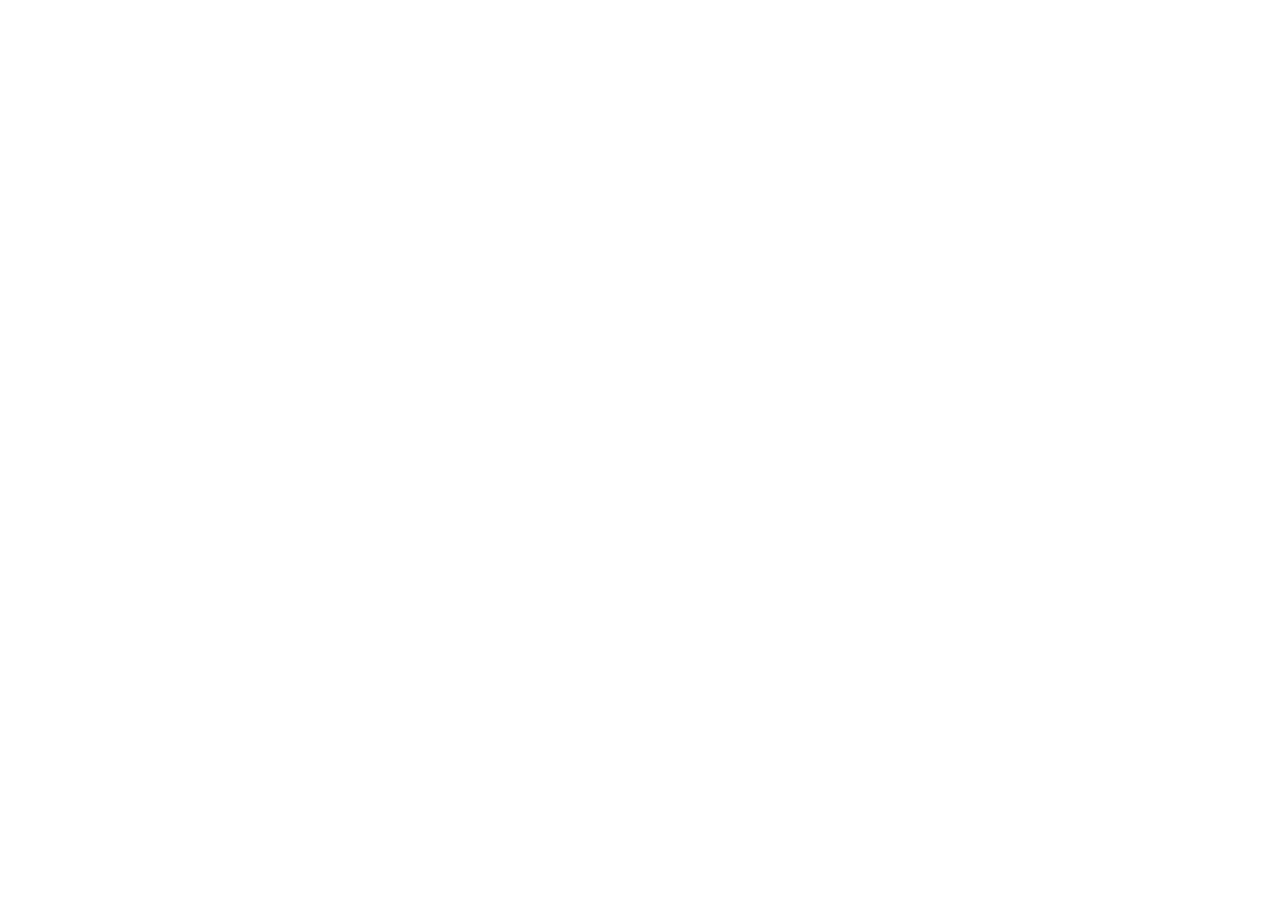
==== commit 44996611: "Sitio legado: redirección al dominio oficial lavoz-movimiento.github.io" ====
--- a/index.html
+++ b/index.html
@@ -3,386 +3,27 @@
 <head>
 <meta charset="UTF-8">
 <meta name="viewport" content="width=device-width, initial-scale=1.0">
-<meta http-equiv="Content-Security-Policy" content="default-src 'self'; script-src 'self' 'sha256-WOBQ89dEXD/zgpCbeDQbBpbpL9jNnc9H+TS4iHcE82g='; style-src 'self' 'unsafe-inline' https://fonts.googleapis.com; font-src 'self' https://fonts.gstatic.com; img-src 'self' data: blob:; media-src 'self' blob: https://kgphnxetehgtlrjyvhmg.supabase.co; connect-src 'self' https://kgphnxetehgtlrjyvhmg.supabase.co wss://kgphnxetehgtlrjyvhmg.supabase.co https://api.pwnedpasswords.com; object-src 'none'; base-uri 'self'">
-<title>LA VOZ — Hermandad de oratoria y liderazgo | Nadie se forja solo</title>
-<meta name="description" content="Hermandad de oratoria y liderazgo para jóvenes: células de hasta 12 que entrenan palabra, ejemplo y cuerpo. Sesiones semanales gratuitas. Nadie se forja solo.">
-<link rel="icon" href="favicon.ico" sizes="any">
-<link rel="icon" type="image/png" sizes="512x512" href="favicon-512.png">
-<link rel="icon" type="image/png" sizes="192x192" href="favicon-192.png">
-<link rel="apple-touch-icon" sizes="180x180" href="apple-touch-icon.png">
-<meta name="theme-color" content="#0A0A0A">
-<meta property="og:type" content="website">
-<meta property="og:title" content="LA VOZ — Hermandad de oratoria y liderazgo | Nadie se forja solo">
-<meta property="og:description" content="Hermandad de oratoria y liderazgo para jóvenes: células de hasta 12 que entrenan palabra, ejemplo y cuerpo. Sesiones semanales gratuitas. Nadie se forja solo.">
-<meta property="og:image" content="https://lavoz-hermandad.github.io/og-image.png">
-<meta name="twitter:card" content="summary_large_image">
-<meta name="twitter:image" content="https://lavoz-hermandad.github.io/og-image.png">
+<title>LA VOZ se mudó — lavoz-movimiento.github.io</title>
+<meta name="robots" content="noindex">
+<link rel="canonical" href="https://lavoz-movimiento.github.io/">
+<meta http-equiv="refresh" content="3; url=https://lavoz-movimiento.github.io/">
 <style>
-  /* Rediseño Tribunal N.º 3: misma escala cerrada que estilos.css
-     (base 16 px, ratio 1.25; espaciados múltiplos de 8; ritmo 24 px).
-     Token .btn idéntico al de estilos.css. Bermellón reservado al CTA
-     primario y a un acento por pantalla. */
-  :root{--black:#0A0A0A;--red:#E34234;--white:#F5F5F5;--gray:#AAAAAA;--dark:#141414;--card:#181818;--line:#2A2A2A}
-  *{margin:0;padding:0;box-sizing:border-box}
-  html{scroll-behavior:smooth}
-  body{background:var(--black);color:var(--white);font-family:'Segoe UI',Arial,Helvetica,sans-serif;font-size:16px;line-height:1.5}
-  a:focus-visible,.btn:focus-visible,summary:focus-visible,button:focus-visible{outline:1px solid var(--red);outline-offset:2px}
-  nav{position:sticky;top:0;z-index:50;background:rgba(10,10,10,.94);border-bottom:1px solid #222;
-      display:flex;align-items:center;justify-content:space-between;flex-wrap:wrap;padding:12px 24px}
-  nav .brand{display:flex;align-items:center;gap:12px;font-weight:800;letter-spacing:.14em;font-size:1.25rem}
-  nav .brand img{width:38px;height:38px}
-  nav .links{display:flex;align-items:center}
-  nav .links a{color:var(--gray);text-decoration:none;margin-left:24px;font-size:1rem;letter-spacing:.04em}
-  .btn-ingresar{border:1px solid var(--red);color:var(--red);padding:8px 16px;border-radius:8px;
-      text-decoration:none;font-weight:700;letter-spacing:.02em;font-size:1.1875rem;white-space:nowrap}
-  .hero{min-height:calc(100svh - 120px);display:flex;align-items:center;justify-content:center;text-align:center;
-        background:linear-gradient(rgba(10,10,10,.72),rgba(10,10,10,.88)),url('img/hero-nuevo.jpg') center/cover;
-        padding:48px 24px}
-  .hero img.logo{width:120px;height:120px;object-fit:contain}
-  .hero h1{font-size:3.05rem;letter-spacing:.14em;margin:16px 0 8px}
-  .hero .motto{color:var(--red);font-size:1.25rem;font-weight:800;letter-spacing:.14em}
-  .hero .tag{color:#DDD;margin:16px auto 0;font-size:1rem;max-width:70ch}
-  .hero .cta{margin-top:32px;display:flex;flex-direction:column;align-items:center;gap:16px}
-  .mas-link{color:var(--white);font-size:1rem;text-decoration:underline;text-underline-offset:4px}
-  .btn{display:inline-block;background:var(--red);color:#fff;font-weight:700;font-size:1.25rem;
-       padding:12px 24px;border-radius:8px;text-decoration:none;letter-spacing:.02em;border:0;cursor:pointer;transition:background .2s ease}
-  .btn:active{transform:scale(.98)}
-  .btn-copy{display:inline-block;background:transparent;border:1px solid #444;color:var(--white);
-       border-radius:8px;padding:8px 16px;font-size:1rem;font-weight:700;cursor:pointer;text-decoration:none}
-  .btn-copy:active{transform:scale(.98)}
-  .enlace{display:inline-block;color:var(--white);font-size:1rem;font-weight:700;
-       text-decoration:underline;text-underline-offset:4px}
-  .wrap{max-width:1020px;margin:0 auto;padding:0 24px}
-  section{padding:64px 0}
-  section.alt{background:var(--dark)}
-  h2{font-size:1.953rem;letter-spacing:.04em;margin-bottom:8px;line-height:1.25}
-  h3.subtit{font-size:1.25rem;letter-spacing:.04em;margin:32px 0 16px}
-  .sub{color:var(--gray);margin-bottom:32px;font-size:1rem;max-width:70ch}
-  .centrado{text-align:center}
-  .centrado .sub{margin-left:auto;margin-right:auto}
-  .split{display:grid;grid-template-columns:1fr 1fr;gap:32px;align-items:center}
-  .split img{width:100%;border-radius:8px;border:1px solid var(--line)}
-  .split p{margin-bottom:16px}
-  blockquote{border-left:4px solid var(--red);padding:8px 0 8px 24px;color:#DDD;font-size:1.25rem;margin:24px 0;font-style:italic}
-  .pillars{display:grid;grid-template-columns:repeat(3,1fr);gap:24px}
-  .card{background:var(--card);border:1px solid var(--line);padding:24px;border-radius:8px}
-  .card h3{color:var(--white);letter-spacing:.04em;font-size:1.25rem;margin-bottom:8px}
-  .card p{color:#D8D8D8;font-size:1rem}
-  .cards{display:grid;grid-template-columns:repeat(auto-fit,minmax(260px,1fr));gap:24px}
-  .steps3{display:grid;grid-template-columns:repeat(3,1fr);gap:24px}
-  .step{background:var(--card);border:1px solid var(--line);border-left:5px solid #2E2E2E;padding:24px;margin-bottom:16px;border-radius:8px}
-  .steps3 .step{margin-bottom:0}
-  .step strong{font-size:1.25rem;letter-spacing:.04em}
-  .step p{color:var(--gray);margin-top:8px;font-size:1rem}
-  .banner{background:linear-gradient(135deg,#1a0d0b,#0A0A0A 60%);border:1px solid var(--line);border-radius:8px;
-          padding:48px 32px;text-align:center}
-  .banner .sub{margin-left:auto;margin-right:auto}
-  .faq details{background:var(--card);border:1px solid var(--line);border-radius:8px;margin-bottom:16px;padding:16px 24px}
-  .faq summary{font-weight:700;cursor:pointer;font-size:1.25rem}
-  .faq summary::marker{color:var(--gray)}
-  .faq p{color:#CFCFCF;margin-top:8px;font-size:1rem}
-  #equipo details{background:var(--card);border:1px solid var(--line);border-radius:8px;margin-bottom:16px;padding:16px 24px}
-  #equipo summary{font-weight:700;cursor:pointer;font-size:1.25rem;letter-spacing:.04em}
-  #equipo summary::marker{color:var(--gray)}
-  #equipo summary .tag{display:block;font-weight:400;color:var(--gray);font-size:1rem;margin-top:8px;letter-spacing:0}
-  #equipo .role-body{padding-top:16px}
-  #equipo .role-body p{color:#CFCFCF;margin:8px 0;font-size:1rem}
-  #equipo .role-body strong{color:#fff}
-  .artifice-spot{max-width:440px;margin:16px auto 0;text-align:center;background:var(--card);border:1px solid var(--line);border-radius:8px;padding:32px 24px}
-  .artifice-spot img{width:180px;height:180px;border-radius:50%;object-fit:cover;border:4px solid #333}
-  .artifice-spot .fname{color:#fff;font-weight:800;font-size:1.25rem;margin:16px 0 8px}
-  .artifice-spot .frole{color:var(--gray);font-size:.8rem;letter-spacing:.14em;font-weight:700}
-  .lilink{display:inline-block;margin-top:16px;font-size:1rem;color:var(--gray);border:1px solid #3a3a3a;border-radius:999px;padding:8px 16px;text-decoration:none}
-  .manifiesto{max-width:70ch;margin:0 auto;text-align:center}
-  .manifiesto p{font-size:1.25rem;color:#DDD;margin:16px 0;font-style:italic}
-  .manifiesto strong{color:var(--red);font-style:normal}
-  .contact{text-align:center}
-  .num{font-size:1.5625rem;font-weight:800;color:var(--red);letter-spacing:.04em;margin:16px 0 8px}
-  .acciones{display:flex;gap:16px;justify-content:center;flex-wrap:wrap;align-items:center;margin-top:32px}
-  footer{text-align:center;color:var(--gray);padding:32px 24px;font-size:1rem;border-top:1px solid #222}
-  footer p{margin:8px 0}
-  footer .cry{color:var(--white);font-weight:800;letter-spacing:.12em}
-  footer a{color:var(--red)}
-  @media (hover:hover) and (pointer:fine){
-    nav .links a:hover{color:var(--red)}
-    .btn:hover{background:#c93327}
-    .btn-ingresar:hover{background:rgba(227,66,52,.12)}
-    .btn-copy:hover{border-color:var(--red)}
-    .mas-link:hover,.enlace:hover{color:var(--red)}
-    .lilink:hover{border-color:var(--red);color:#fff}
-  }
-  @media(min-width:821px){section{padding:96px 0}}
-  @media(max-width:820px){
-    .split,.pillars,.steps3{grid-template-columns:1fr}
-    .hero h1{font-size:2.441rem}
-    .hero img.logo{width:96px;height:96px}
-    nav .links{order:3;width:100%;overflow-x:auto;gap:24px;padding:8px 0 4px;white-space:nowrap}
-    nav .links a{margin-left:0}
-  }
-  @media (prefers-reduced-motion: reduce){
-    html{scroll-behavior:auto}
-    *,*::before,*::after{animation-duration:.01ms !important;
-      animation-iteration-count:1 !important;transition-duration:.01ms !important}
-  }
+  body{background:#0A0A0A;color:#F5F5F5;font-family:'Segoe UI',Arial,Helvetica,sans-serif;
+       display:flex;align-items:center;justify-content:center;min-height:100vh;margin:0;text-align:center;padding:24px}
+  h1{letter-spacing:.14em;font-size:2rem;margin-bottom:8px}
+  p{color:#AAAAAA;max-width:52ch;line-height:1.5}
+  a.btn{display:inline-block;background:#E34234;color:#fff;font-weight:700;padding:12px 24px;
+        border-radius:8px;text-decoration:none;margin-top:24px}
 </style>
 </head>
 <body>
-
-<nav>
-  <div class="brand"><img src="img/web-2.png" alt="LA VOZ">LA VOZ</div>
-  <div class="links">
-    <a href="#que-es">Qué es</a><a href="#pilares">Pilares</a><a href="#camino">El camino</a><a href="#celula">Abrí tu célula</a>
-    <a href="#equipo">Equipo</a><a href="#faq">Preguntas</a>
+  <div>
+    <h1>LA VOZ</h1>
+    <p>Nos mudamos. El sitio oficial del Movimiento ahora es
+       <strong>lavoz-movimiento.github.io</strong> — tu cuenta, tu rango y tu panel
+       siguen siendo los mismos. Te redirigimos en unos segundos.</p>
+    <a class="btn" href="https://lavoz-movimiento.github.io/">Ir al sitio oficial</a>
   </div>
-  <a class="btn-ingresar" href="ingresar.html">Ingresar</a>
-</nav>
-
-<header class="hero">
-  <div>
-    <img class="logo" src="img/web-2.png" alt="LA VOZ">
-    <h1>LA VOZ</h1>
-    <p class="motto">NADIE SE FORJA SOLO.</p>
-    <p class="tag">Hermandad de oratoria y liderazgo: nos formamos en células de hasta doce, entrenando la palabra, el ejemplo y el cuerpo. Sesiones semanales gratuitas.</p>
-    <div class="cta">
-      <a class="btn" href="ingresar.html?tab=registro">Crear mi cuenta</a>
-      <a class="mas-link" href="#que-es">Conocer más</a>
-    </div>
-  </div>
-</header>
-
-<section id="que-es">
-  <div class="wrap split">
-    <div>
-      <h2>¿QUÉ ES LA VOZ?</h2>
-      <p class="sub">Una hermandad de jóvenes que entrena la palabra, el ejemplo y el cuerpo, en células de hasta doce.</p>
-      <p>No es un curso. No es una clase. Es una hermandad.</p>
-      <p>Somos jóvenes que decidimos no forjarnos en soledad. Cada semana nos reunimos a entrenar la <strong>palabra</strong>, el <strong>ejemplo</strong> y el <strong>cuerpo</strong> &mdash; junto a personas que están en la misma que vos.</p>
-      <blockquote>"¿Alguna vez te quedaste callado cuando tenías algo importante que decir? No te falta inteligencia. Te falta entrenamiento."</blockquote>
-    </div>
-    <img loading="lazy" decoding="async" src="img/web-4.jpg" alt="Oratoria en LA VOZ">
-  </div>
-  <div class="wrap manifiesto">
-    <h3 class="subtit" style="text-align:center">NUESTRO MANIFIESTO</h3>
-    <p>Creemos que ningún joven debería forjarse solo.</p>
-    <p>Que la palabra es la herramienta más poderosa que un hombre puede dominar.</p>
-    <p>Que el ejemplo arrastra más que el discurso.</p>
-    <p>Que el cuerpo fuerte sostiene la mente fuerte.</p>
-    <p>No competimos entre nosotros. <strong>Nos forjamos entre nosotros.</strong></p>
-    <p><strong>Nadie se forja solo.</strong></p>
-  </div>
-</section>
-
-<section class="alt" id="pilares">
-  <div class="wrap">
-    <h2>TRES PILARES: PALABRA, EJEMPLO Y CUERPO</h2>
-    <p class="sub">Cada semana entrenamos los tres, juntos.</p>
-    <div class="pillars">
-      <div class="card"><h3>HABLA</h3><p>La voz se entrena como un músculo. Presentaciones, debates e improvisación cada semana, con feedback real y sin miedo al ridículo. El objetivo: comunicar mejor en cada área de tu vida.</p></div>
-      <div class="card"><h3>ENTRENA</h3><p>Cuerpo fuerte, mente fuerte. Entrenamiento físico en grupo: disciplina, energía, presencia. Un líder se nota antes de abrir la boca. Acá nadie se forja solo, tampoco entrenando.</p></div>
-      <div class="card"><h3>LIDERA</h3><p>A medida que crecés, asumís responsabilidades reales: coordinar sesiones, enseñar a los nuevos, gestionar tu propia célula de 12. Acá no se habla de liderazgo: se practica.</p></div>
-    </div>
-  </div>
-</section>
-
-<section id="camino">
-  <div class="wrap">
-    <h2>EL CAMINO: TRES PASOS PARA ENTRAR</h2>
-    <p class="sub">Así se entra a LA VOZ. Sin formularios eternos: cuenta, correo y tu primera misión.</p>
-    <div class="steps3">
-      <div class="step"><strong>1 &mdash; CREAR MI CUENTA</strong><p>Registrate gratis en el área de hermanos: tu nombre, tu correo y una contraseña.</p></div>
-      <div class="step"><strong>2 &mdash; CONFIRMAR EL CORREO</strong><p>Te llega un correo de LA VOZ. Tocás el enlace y tu cuenta queda activa, con tu número de hermano.</p></div>
-      <div class="step"><strong>3 &mdash; PRIMERA MISIÓN EN EL PANEL</strong><p>Entrás a tu panel y tu primera misión ya está marcada como tu siguiente acción.</p></div>
-    </div>
-    <h3 class="subtit">LA ESCALERA: DE ASPIRANTE A MAESTRO</h3>
-    <p class="sub">Todo empieza con 12. Acá no hay seguidores eternos: el objetivo es que <strong>vos</strong> llegues a liderar.</p>
-    <div class="step"><strong>1 &mdash; ASPIRANTE</strong><p>Venís al taller gratuito. Probás. Sin compromiso.</p></div>
-    <div class="step"><strong>2 &mdash; ORADOR</strong><p>Entrenás cada semana, das tu primer discurso de 5 minutos y traés a una persona. <em>Requisito: 4 sesiones.</em></p></div>
-    <div class="step"><strong>3 &mdash; GUÍA</strong><p>Mentoreás a 3 compañeros y coordinás sesiones. <em>Requisito: 12 sesiones + 3 mentees.</em></p></div>
-    <div class="step"><strong>4 &mdash; MAESTRO</strong><p>Formás tu propia célula de 12 y forjás un nuevo guía. <em>Requisito: célula completa.</em></p></div>
-    <p style="margin-top:24px">Cada guía forma su propia célula de 12. Cada célula forma nuevos líderes. <strong>12 voces se vuelven 144. 144 se vuelven miles.</strong> Cada uno trae uno.</p>
-  </div>
-</section>
-
-<section>
-  <div class="wrap">
-    <div class="banner">
-      <h2>RETO DE LA SEMANA</h2>
-      <p class="sub" style="margin-bottom:0">Grabate (solo para vos) dando un discurso de 2 minutos sobre <strong>"por qué estoy acá"</strong>. Escuchalo, anotá 3 cosas a mejorar y traelo a la próxima sesión. El que se anima, crece.</p>
-    </div>
-  </div>
-</section>
-
-<section class="alt" id="celula">
-  <div class="wrap">
-    <h2>ABRÍ TU CÉLULA: EN 4 PASOS</h2>
-    <p class="sub">Donde haya un hermano dispuesto, nace una célula. Si en tu ciudad, tu localidad o tu país todavía no hay una, podés ser vos quien la funde — en 4 pasos, con acompañamiento directo del Fundador:</p>
-    <div class="step"><strong>1 &mdash; CONOCÉ LA HERMANDAD</strong><p>Recorré esta página: los pilares, el camino, el equipo. Si esto te llama, es para vos.</p></div>
-    <div class="step"><strong>2 &mdash; CREÁ TU CUENTA</strong><p>Registrate en el área de hermanos: quedás como Aspirante y se te abren los documentos de arranque para formarte desde el día uno.</p></div>
-    <div class="step"><strong>3 &mdash; PRESENTÁ TU SOLICITUD</strong><p>Desde tu panel de hermano, contanos dónde: tu ciudad, el lugar donde se reunirían, cuántos hermanos ya tenés en vista y tu por qué. Sin solicitud no hay célula: así, cada célula nace en serio.</p></div>
-    <div class="step"><strong>4 &mdash; ENTREVISTA Y DESBLOQUEO</strong><p>El Fundador lee tu solicitud y te entrevista por videollamada. Si te designa, firmás el Acta, quedás Guía fundador y se te desbloquea el kit completo de fundación. Tu primera sesión, acompañada por videollamada.</p></div>
-    <div class="acciones">
-      <a class="btn" href="ingresar.html?tab=registro">Crear mi cuenta</a>
-      <a class="enlace" href="https://wa.me/59891311418?text=Hola%2C%20quiero%20abrir%20una%20c%C3%A9lula%20de%20LA%20VOZ">o escribinos por WhatsApp</a>
-    </div>
-  </div>
-</section>
-
-<section id="equipo">
-  <div class="wrap">
-    <h2>FORMÁ PARTE DEL EQUIPO</h2>
-    <p class="sub">LA VOZ crece con gente como vos. Tocá cada rol para ver qué implica.</p>
-    <details>
-      <summary>PROMOTOR / EMBAJADOR<span class="tag">Difundí el proyecto e invitá jóvenes — cada uno trae uno</span></summary>
-      <div class="role-body">
-        <p><strong>Qué vas a hacer:</strong> compartir el proyecto en tus círculos, circular el volante con QR e invitar jóvenes a los talleres gratuitos.</p>
-        <p><strong>Dedicación:</strong> 2 a 4 horas por semana, a tu ritmo, sin horarios fijos.</p>
-        <p><strong>Qué recibís:</strong> formación gratuita en oratoria y liderazgo, certificado de participación y experiencia comprobable para tu CV y LinkedIn.</p>
-      </div>
-    </details>
-    <details>
-      <summary>GESTOR DE REDES SOCIALES<span class="tag">Creá y publicá contenido — sin mostrar la cara</span></summary>
-      <div class="role-body">
-        <p><strong>Qué vas a hacer:</strong> crear y publicar contenido para TikTok, Instagram y Facebook con plantillas y guiones ya listos.</p>
-        <p><strong>Dedicación:</strong> 3 a 5 horas por semana, a tu ritmo.</p>
-        <p><strong>Qué recibís:</strong> formación gratuita en oratoria, liderazgo y comunicación digital, certificado de participación y experiencia comprobable para tu CV y LinkedIn.</p>
-      </div>
-    </details>
-    <details>
-      <summary>COORDINADOR DE CÉLULA<span class="tag">Organizá las sesiones semanales — el paso previo a ser Guía</span></summary>
-      <div class="role-body">
-        <p><strong>Qué vas a hacer:</strong> coordinar la logística de las sesiones semanales de tu célula: lugar, horarios, asistencia y bienvenida de nuevos.</p>
-        <p><strong>Dedicación:</strong> 3 a 4 horas por semana.</p>
-        <p><strong>Qué recibís:</strong> formación gratuita en oratoria y liderazgo, certificado de participación, experiencia de gestión real para tu CV y LinkedIn, y camino directo al rol de Guía.</p>
-      </div>
-    </details>
-    <div style="text-align:center;margin-top:32px"><a class="enlace" href="https://docs.google.com/forms/d/e/1FAIpQLSfnyn3tiV3cSFeHFbneAdErA-B-_an0GAiJWM_pohYrdAaI7A/viewform">Quiero formar parte del equipo</a></div>
-    <p class="sub" style="text-align:center;margin-top:16px;margin-bottom:0;max-width:none">Completás un breve cuestionario y te contactamos por WhatsApp. Sin cédula, sin documentos, sin compromiso.</p>
-  </div>
-</section>
-
-<section class="alt" id="taller">
-  <div class="wrap">
-    <h2>TU VOZ TIENE PODER</h2>
-    <p class="sub">El primer taller es <strong>gratuito y sin compromiso</strong>. Vení, probá una sesión, conocé a la hermandad. Si te hace sentido, te quedás.</p>
-    <div class="pillars">
-      <div class="card"><h3>HABLAR EN PÚBLICO</h3><p>Presentaciones, debates e improvisación cada semana, con feedback real: entrenás hasta hablar frente a un grupo con seguridad.</p></div>
-      <div class="card"><h3>LIDERAR CON EL EJEMPLO</h3><p>Coordinás sesiones y acompañás a los nuevos desde adentro: el liderazgo se practica, no se estudia solo.</p></div>
-      <div class="card"><h3>CUERPO FUERTE</h3><p>Entrenamiento físico en grupo, junto a tu célula: disciplina, energía y presencia, cada semana.</p></div>
-    </div>
-    <div style="text-align:center;margin-top:32px"><a class="enlace" href="https://docs.google.com/forms/d/e/1FAIpQLSfgUKeSpKuz0npDXgJAOf-cOfyzeiMaubLZ_nwHy2I2EFGEtA/viewform">Completar inscripción al taller</a></div>
-  </div>
-</section>
-
-<section id="historia">
-  <div class="wrap">
-    <h2>CÓMO NACIÓ LA VOZ</h2>
-    <p class="sub">Una historia con nombre, lugar y fecha — sin cifras infladas.</p>
-    <p style="max-width:70ch;margin-bottom:16px">En octubre de 2026, <strong>Eddy Manuel Díaz Vistorte</strong> fundó LA VOZ en Montevideo con una convicción: nadie se forja solo. La primera célula — la Célula Montevideo — empezó a reunirse los sábados, y el Fundador designó a su primer Guía.</p>
-    <p style="max-width:70ch">Desde ahí, la hermandad crece como fue pensada: célula a célula, en cada ciudad donde un hermano decide abrir la suya.</p>
-  </div>
-</section>
-
-<section class="alt faq" id="faq">
-  <div class="wrap">
-    <h2>PREGUNTAS FRECUENTES</h2>
-    <p class="sub">Lo que todos preguntan antes del primer taller.</p>
-    <details><summary>¿Es gratis de verdad?</summary><p>Sí. En esta etapa fundacional todas las sesiones son gratuitas. Solo pedimos compromiso de asistencia.</p></details>
-    <details><summary>¿Necesito experiencia hablando en público?</summary><p>No. La mayoría llega sin haber hablado nunca frente a un grupo. Empezás de cero, a tu ritmo, con feedback constructivo.</p></details>
-    <details><summary>¿Quiénes pueden sumarse?</summary><p>Jóvenes varones de 18 a 35 años. Esa es nuestra etapa actual de fundación.</p></details>
-    <details><summary>¿Esto es una secta o algo raro?</summary><p>No. Somos un grupo abierto de jóvenes que entrena oratoria, liderazgo y deporte. Sin secretos, sin rituales raros, sin pagos por rangos y sin aislamiento: cualquiera puede venir al taller gratuito, traer amigos e irse cuando quiera.</p></details>
-    <details><summary>¿Dónde y cuándo se reúnen?</summary><p>En Montevideo, una vez por semana. Escribinos por WhatsApp y te pasamos el punto y horario del próximo taller.</p></details>
-  </div>
-</section>
-
-<section id="artifices">
-  <div class="wrap centrado">
-    <h2>ARTÍFICES</h2>
-    <p class="sub">Quienes forjan LA VOZ desde el primer día. Elegidos uno por uno.</p>
-    <div class="artifice-spot">
-      <img loading="lazy" decoding="async" src="img/web-5.jpg" alt="Eddy Manuel Díaz Vistorte">
-      <p class="fname">Eddy Manuel Díaz Vistorte</p>
-      <p class="frole">FUNDADOR</p>
-      <a class="lilink" href="https://www.linkedin.com/in/eddy-manuel-d%C3%ADaz-vistorte-811ab2272/">LinkedIn</a>
-    </div>
-  </div>
-</section>
-
-<section class="alt" id="donaciones">
-  <div class="wrap">
-    <h2>APOYÁ A LA VOZ: DONACIONES</h2>
-    <p class="sub">LA VOZ se sostiene con el aporte libre de quienes creen en la palabra, el ejemplo y el cuerpo. Tu donación paga materiales, espacios y la llegada a nuevas ciudades: cada célula que nace en otro país empieza con un gesto como este. El rango se forja en las misiones; la donación sostiene la obra.</p>
-    <div class="cards">
-      <div class="card">
-        <h3>PayPal</h3>
-        <p>Doná desde cualquier país a nuestra cuenta:</p>
-        <p class="num">eddymanueldiazvistorte@gmail.com</p>
-        <button class="btn-copy" type="button" id="copiar-paypal">Copiar correo de PayPal</button>
-      </div>
-      <div class="card">
-        <h3>Prex (Uruguay)</h3>
-        <p>Transferí desde tu Prex o cualquier banco:</p>
-        <p class="num">23809049</p>
-        <button class="btn-copy" type="button" id="copiar-prex">Copiar número Prex</button>
-      </div>
-    </div>
-  </div>
-</section>
-
-<section id="soporte">
-  <div class="wrap centrado">
-    <h2>SOPORTE</h2>
-    <p class="sub">¿Un problema con tu cuenta, tu correo de confirmación o tu panel? Escribinos y el equipo de LA VOZ te responde.</p>
-    <div class="acciones" style="margin-top:0">
-      <a class="btn-copy" href="mailto:lavoz.hermandad.uy@gmail.com?subject=Soporte%20LA%20VOZ">Escribir a soporte</a>
-      <a class="enlace" href="https://wa.me/59891311418?text=Hola%2C%20necesito%20ayuda%20con%20mi%20cuenta%20de%20LA%20VOZ">Ayuda por WhatsApp</a>
-    </div>
-    <p class="num">lavoz.hermandad.uy@gmail.com</p>
-  </div>
-</section>
-
-<section class="alt contact" id="contacto">
-  <div class="wrap">
-    <h2>HABLA. CRECE. PERTENECE.</h2>
-    <p class="sub" style="margin-left:auto;margin-right:auto">Dá el primer paso hoy: creá tu cuenta y entrá a tu panel. Ahí empieza tu camino.</p>
-    <a class="btn" href="ingresar.html?tab=registro">Crear mi cuenta</a>
-    <p style="margin-top:24px">o escribinos por <a class="enlace" href="https://wa.me/59891311418?text=Hola%2C%20quiero%20sumarme%20al%20taller%20gratuito%20de%20LA%20VOZ">WhatsApp</a></p>
-    <p class="num">+598 91 311 418</p>
-  </div>
-</section>
-
-<footer>
-  <p class="cry">DOCE VOCES, UNA FUERZA.</p>
-  <p>LA VOZ &mdash; Hermandad &middot; Montevideo, Uruguay</p>
-  <p>Soporte: lavoz.hermandad.uy@gmail.com</p>
-  <p><a href="#donaciones">Donaciones</a> &middot; <a href="#soporte">Soporte</a> &middot; <a href="ingresar.html#privacidad">Privacidad</a></p>
-</footer>
-
-<script src="supabase-js.min.js"></script>
-<script>
-/* Botones «Copiar» de Donaciones (sin onclick inline: la CSP de la página
-   solo permite scripts propios o con hash). */
-[["copiar-paypal", "eddymanueldiazvistorte@gmail.com"], ["copiar-prex", "23809049"]]
-.forEach(function (par) {
-  var b = document.getElementById(par[0]);
-  if (!b) return;
-  b.addEventListener("click", function () {
-    if (navigator.clipboard && navigator.clipboard.writeText) {
-      navigator.clipboard.writeText(par[1]);
-    }
-    b.textContent = "¡Copiado!";
-  });
-});
-
-/* Contador de visitas propio de LA VOZ: registra fecha y ruta en la base
-   del proyecto (sin cookies ni datos personales). Solo el Fundador lo lee. */
-try {
-  var sbv = window.supabase.createClient(
-    "https://kgphnxetehgtlrjyvhmg.supabase.co",
-    "eyJhbGciOiJIUzI1NiIsInR5cCI6IkpXVCJ9.eyJpc3MiOiJzdXBhYmFzZSIsInJlZiI6ImtncGhueGV0ZWhndGxyanl2aG1nIiwicm9sZSI6ImFub24iLCJpYXQiOjE3OTE3NjcwNDYsImV4cCI6MjEwNzM0MzA0Nn0.DvYJ2m0UJvyZGMaS0JhXnQMcWy2Trm6Hfq-hsmYrK6g",
-    { auth: { persistSession: false } }
-  );
-  sbv.from("page_views").insert({ path: location.pathname }).then(function () {}, function () {});
-} catch (e) {}
-</script>
+  <script>window.location.replace("https://lavoz-movimiento.github.io/");</script>
 </body>
 </html>
